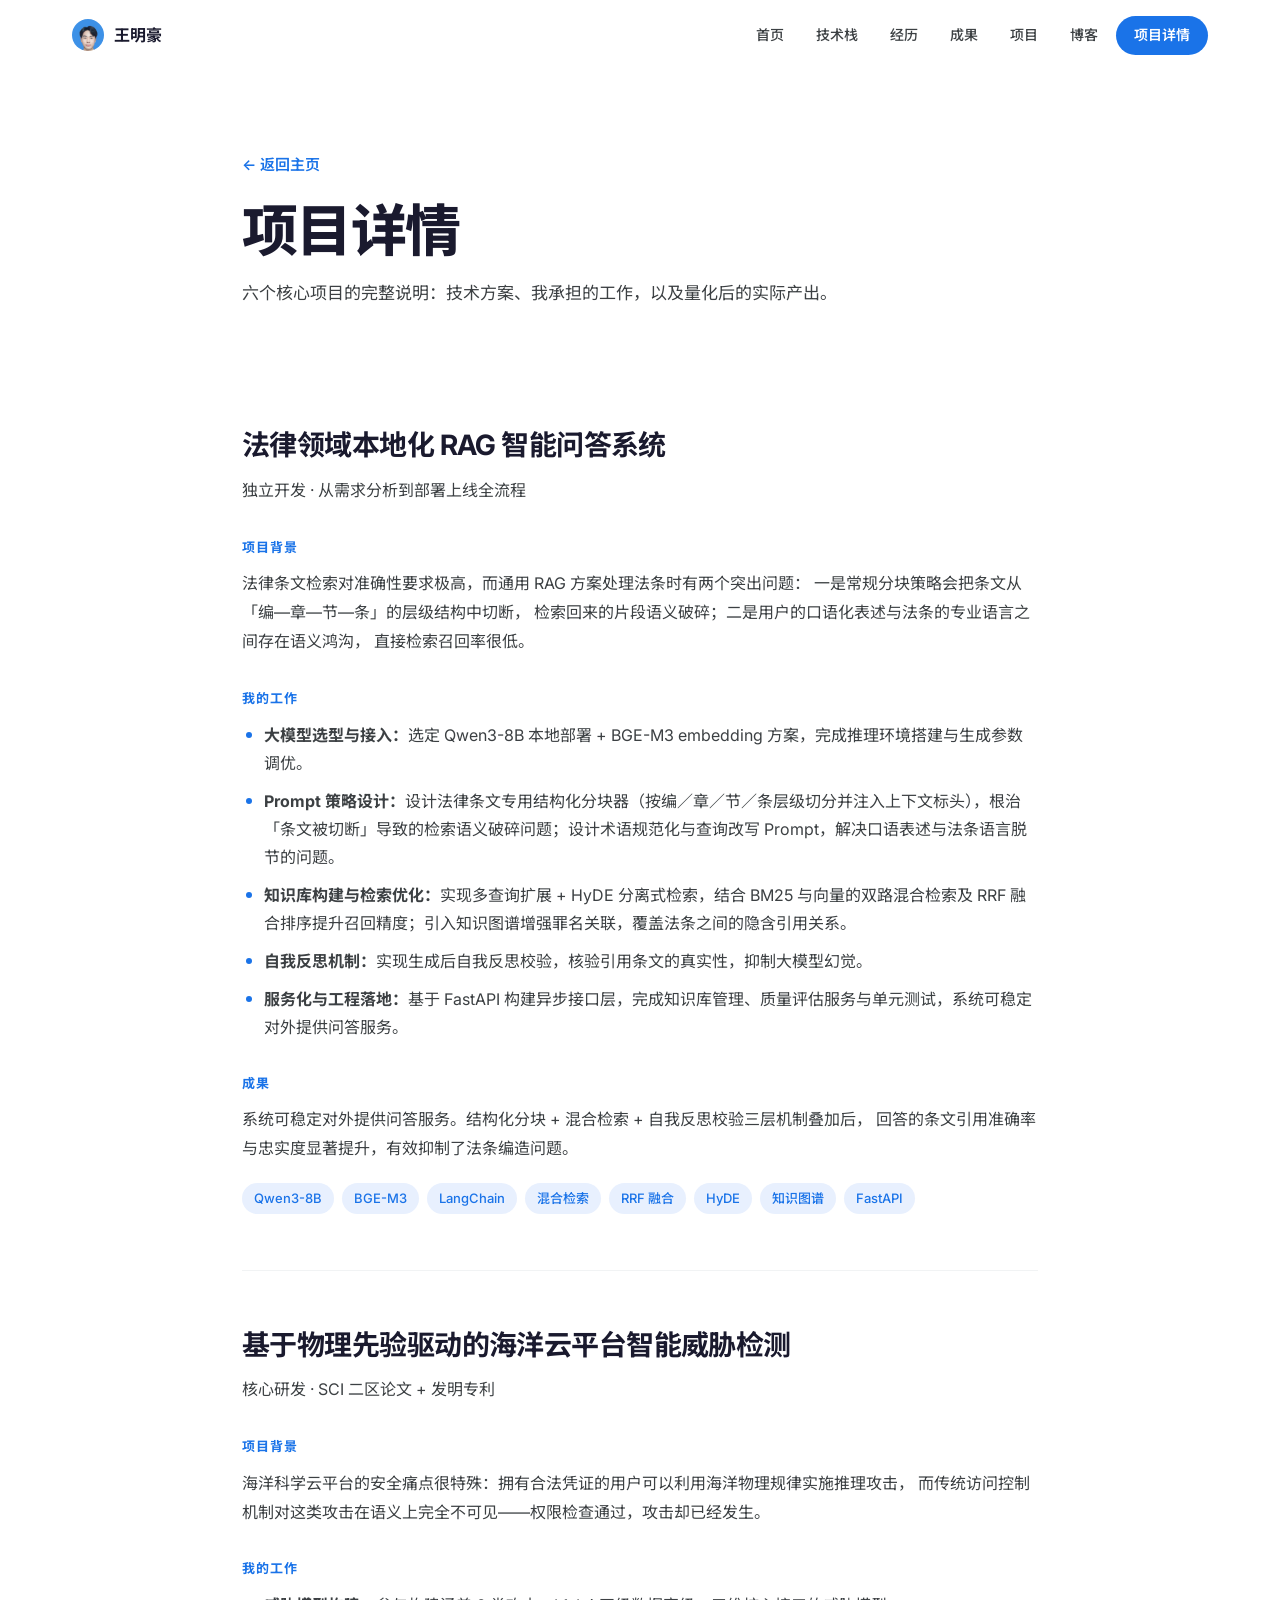
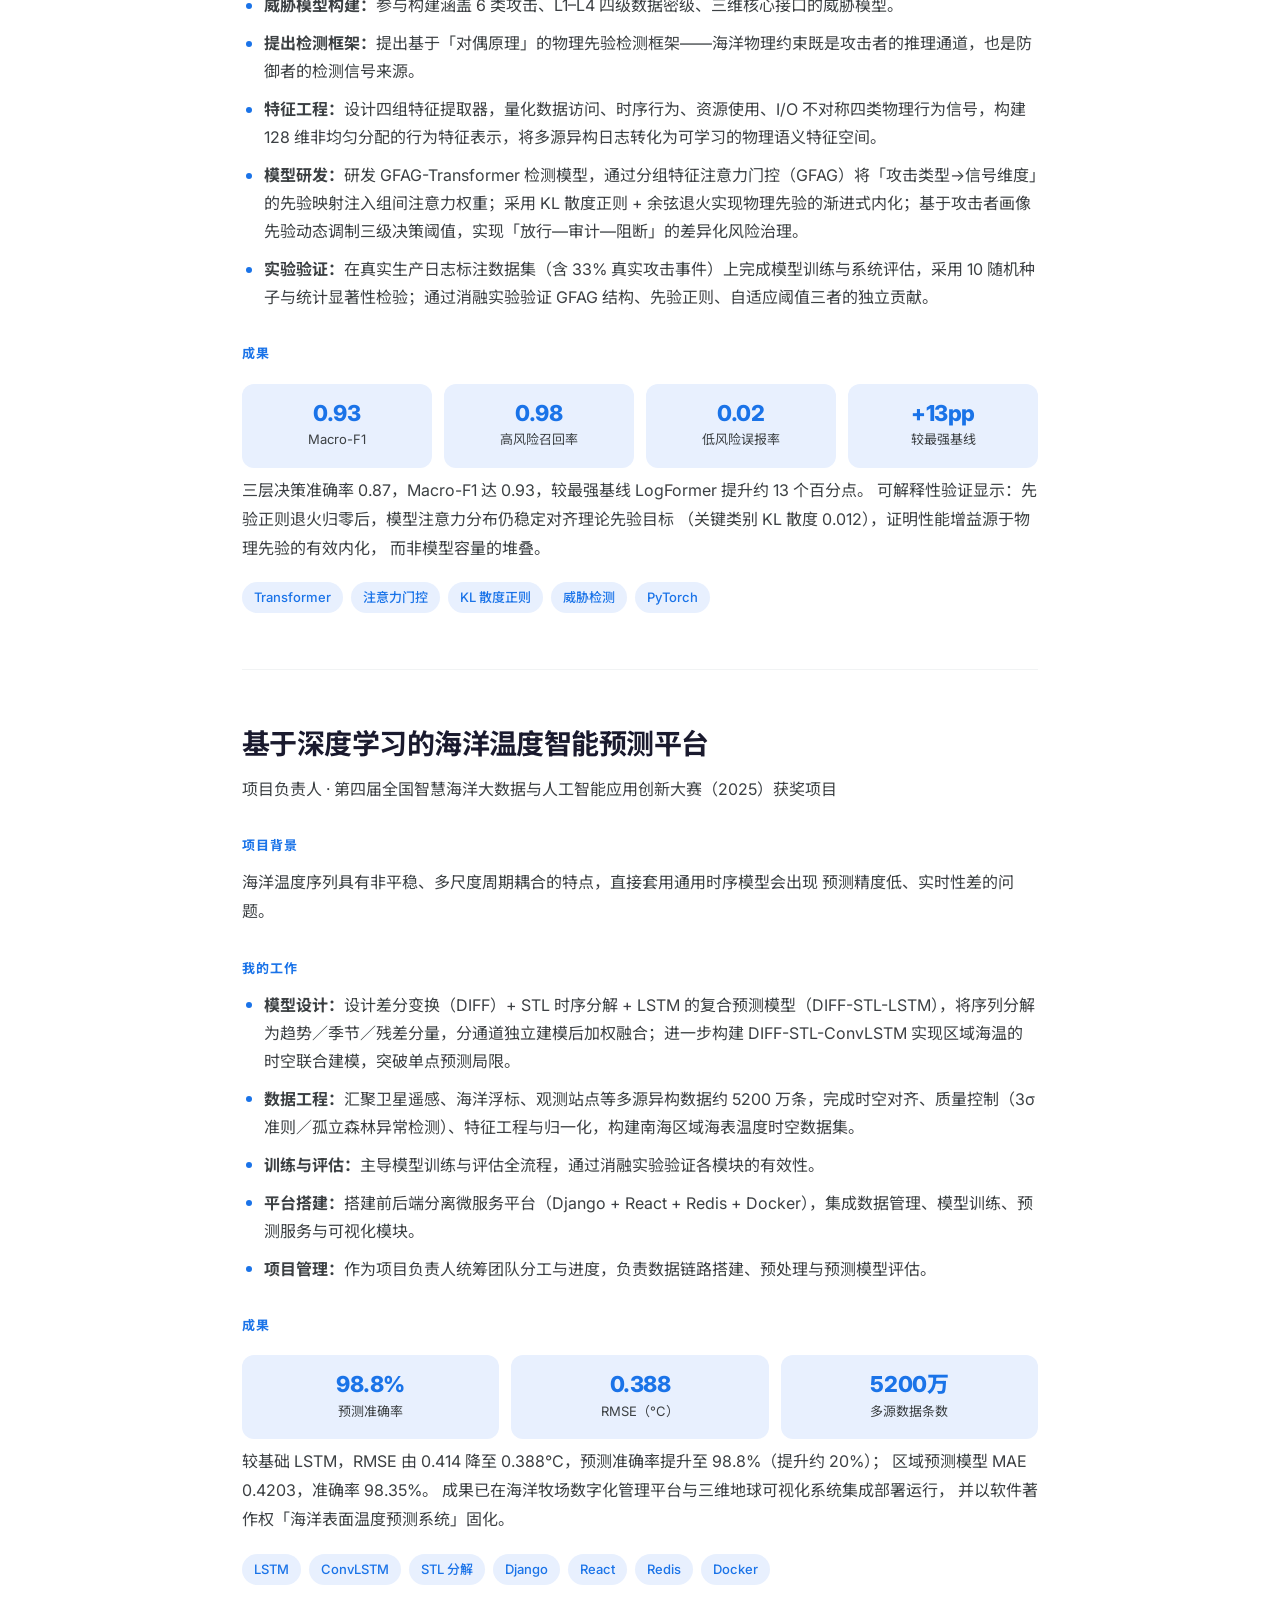
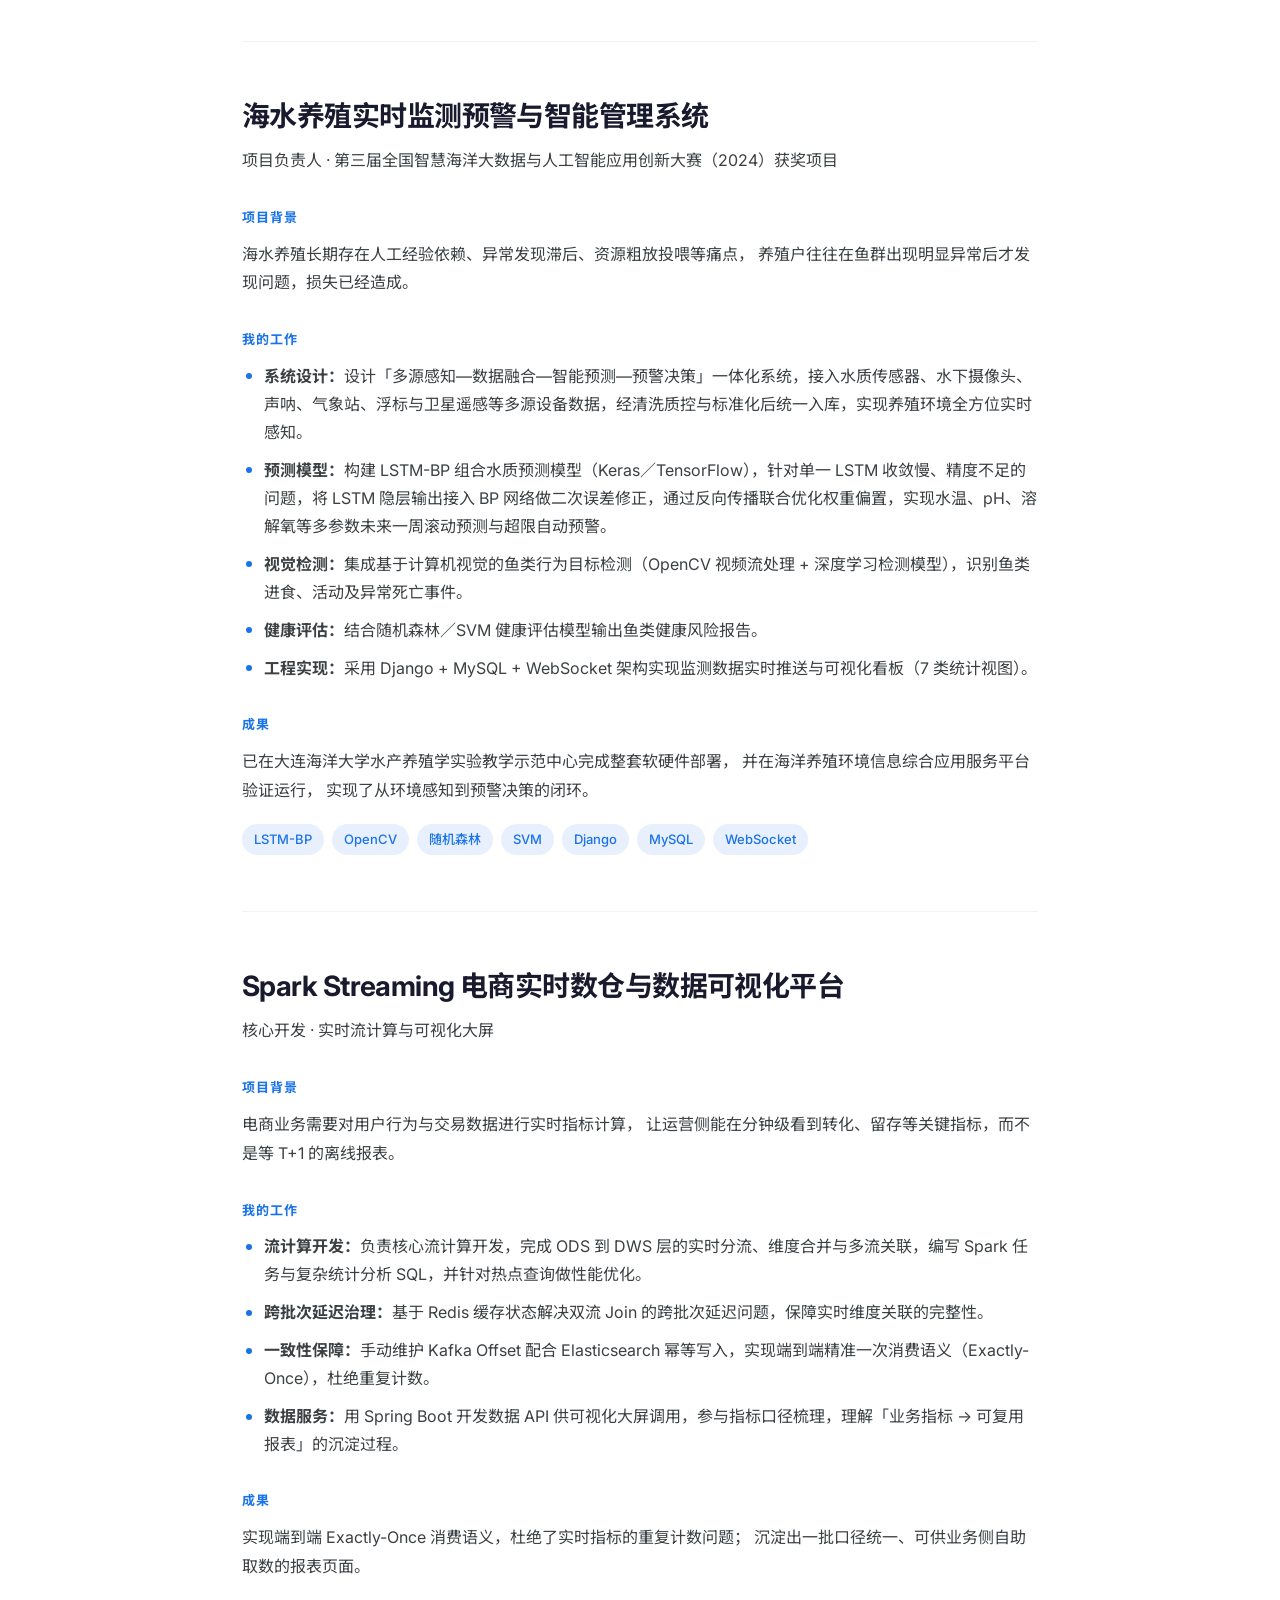
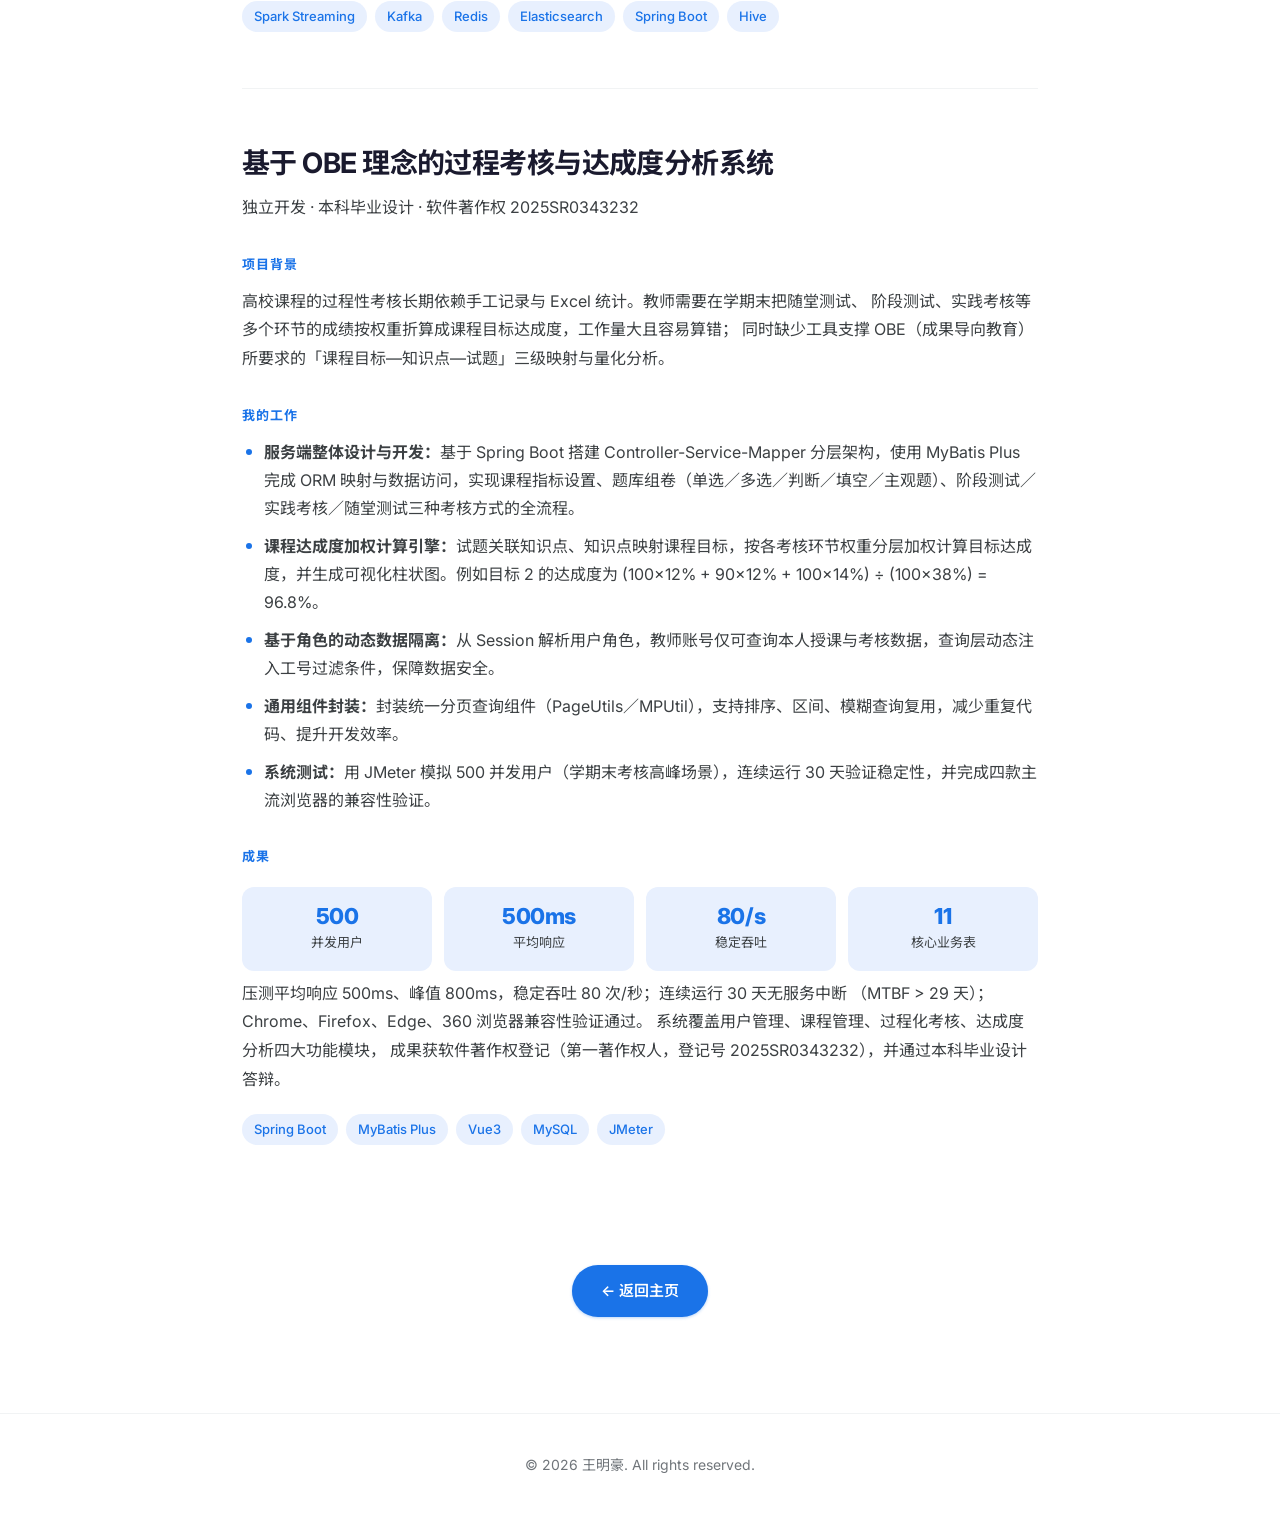
==== projects.html @ 3646e842 "初始化个人主页 纯 HTML / CSS / JS，无框架、无构建步骤，可直接推 GitHub Pages 上线。  - index.html / projects.html：9 个板块，内容来自个人" ====
<!DOCTYPE html>
<html lang="zh-CN">
<head>
  <meta charset="UTF-8">
  <meta name="viewport" content="width=device-width, initial-scale=1.0">

  <title>项目详情 - 王明豪</title>
  <meta name="description" content="王明豪的项目详情 - 大模型应用、海洋智能预测与大数据实时计算">

  <link rel="preconnect" href="https://fonts.googleapis.com">
  <link rel="preconnect" href="https://fonts.gstatic.com" crossorigin>
  <link href="https://fonts.googleapis.com/css2?family=Inter:wght@400;500;600;700;800&family=Noto+Sans+SC:wght@400;500;600;700;800&display=swap" rel="stylesheet">

  <link rel="stylesheet" href="css/style.css">

  <style>
    /* 详情页的正文容器：比主页窄，一行别太长，读起来才舒服 */
    .detail-wrap { max-width: 860px; }

    .detail-hero { padding: 152px 0 64px; }

    .detail-hero h1 {
      font-size: clamp(2.25rem, 5vw, 3.5rem);
      font-weight: 800;
      line-height: 1.1;
      letter-spacing: -.03em;
      margin-bottom: 16px;
    }

    .back-link {
      display: inline-flex;
      align-items: center;
      gap: 6px;
      font-size: .9375rem;
      font-weight: 600;
      margin-bottom: 24px;
    }

    .detail-block {
      padding: 56px 0;
      border-top: 1px solid var(--c-border-light);
    }
    .detail-block:first-of-type { border-top: none; }

    .detail-block h2 {
      font-size: 1.75rem;
      font-weight: 700;
      line-height: 1.3;
      letter-spacing: -.02em;
      margin-bottom: 12px;
    }

    .detail-tagline {
      font-size: 1.0625rem;
      color: var(--c-text-3);
      margin-bottom: 24px;
    }

    .detail-block h4 {
      font-size: .8125rem;
      font-weight: 700;
      letter-spacing: .08em;
      text-transform: uppercase;
      color: var(--c-accent);
      margin: 32px 0 12px;
    }

    .detail-block p {
      font-size: 1rem;
      line-height: 1.8;
      color: var(--c-text-2);
      margin-bottom: 12px;
    }

    .detail-block ul {
      list-style: none;
      display: flex;
      flex-direction: column;
      gap: 10px;
      margin-bottom: 12px;
    }
    .detail-block ul li {
      position: relative;
      padding-left: 22px;
      font-size: 1rem;
      line-height: 1.75;
      color: var(--c-text-2);
    }
    .detail-block ul li::before {
      content: '';
      position: absolute;
      left: 4px;
      top: .72em;
      width: 6px;
      height: 6px;
      border-radius: 50%;
      background: var(--c-accent);
    }

    /* 关键指标用高亮块单独拎出来，比埋在正文里有说服力 */
    .metric-row {
      display: grid;
      grid-template-columns: repeat(auto-fit, minmax(140px, 1fr));
      gap: 12px;
      margin: 20px 0 8px;
    }
    .metric {
      padding: 16px;
      text-align: center;
      background: var(--c-accent-light);
      border-radius: var(--r-md);
    }
    .metric b {
      display: block;
      font-size: 1.375rem;
      font-weight: 800;
      letter-spacing: -.02em;
      color: var(--c-accent);
      line-height: 1.2;
    }
    .metric span {
      font-size: .8125rem;
      color: var(--c-text-2);
    }

    .detail-figure { margin: 24px 0; }
    .detail-figure img {
      width: 100%;
      border-radius: var(--r-lg);
      border: 1px solid var(--c-border-light);
      background: var(--c-bg-alt);
    }
    .detail-figure figcaption {
      margin-top: 10px;
      font-size: .875rem;
      color: var(--c-text-3);
      text-align: center;
    }

    .detail-block .tags { margin-top: 20px; }

    .detail-footer {
      padding: 64px 0 96px;
      text-align: center;
    }

    @media (max-width: 768px) {
      .detail-hero { padding: 112px 0 40px; }
      .detail-block { padding: 40px 0; }
      .detail-block h2 { font-size: 1.375rem; }
    }
  </style>
</head>
<body>

  <!-- ============================================================
       导航栏
       ============================================================ -->
  <nav class="navbar">
    <div class="container">

      <a href="index.html" class="nav-brand">
        <img src="image/avatar.jpg" alt="" class="nav-logo" width="32" height="32">
        <span>王明豪</span>
      </a>

      <ul class="nav-links">
        <li><a href="index.html#home">首页</a></li>
        <li><a href="index.html#skills">技术栈</a></li>
        <li><a href="index.html#experience">经历</a></li>
        <li><a href="index.html#research">成果</a></li>
        <li><a href="index.html#projects">项目</a></li>
        <li><a href="index.html#blog">博客</a></li>
        <li><a href="projects.html" class="nav-cta active">项目详情</a></li>
      </ul>

      <button class="nav-toggle" aria-label="打开菜单">
        <span></span><span></span><span></span>
      </button>

    </div>
  </nav>


  <!-- ============================================================
       页面标题
       ============================================================ -->
  <header class="detail-hero">
    <div class="container detail-wrap">
      <a href="index.html" class="back-link">← 返回主页</a>
      <h1>项目详情</h1>
      <p class="section-desc">
        六个核心项目的完整说明：技术方案、我承担的工作，以及量化后的实际产出。
      </p>
    </div>
  </header>


  <main class="container detail-wrap">

    <!-- ==========================================================
         项目 1
         ========================================================== -->
    <article class="detail-block reveal">

      <h2>法律领域本地化 RAG 智能问答系统</h2>
      <p class="detail-tagline">独立开发 · 从需求分析到部署上线全流程</p>

      <h4>项目背景</h4>
      <p>
        法律条文检索对准确性要求极高，而通用 RAG 方案处理法条时有两个突出问题：
        一是常规分块策略会把条文从「编—章—节—条」的层级结构中切断，
        检索回来的片段语义破碎；二是用户的口语化表述与法条的专业语言之间存在语义鸿沟，
        直接检索召回率很低。
      </p>

      <h4>我的工作</h4>
      <ul>
        <li><strong>大模型选型与接入：</strong>选定 Qwen3-8B 本地部署 + BGE-M3 embedding 方案，完成推理环境搭建与生成参数调优。</li>
        <li><strong>Prompt 策略设计：</strong>设计法律条文专用结构化分块器（按编／章／节／条层级切分并注入上下文标头），根治「条文被切断」导致的检索语义破碎问题；设计术语规范化与查询改写 Prompt，解决口语表述与法条语言脱节的问题。</li>
        <li><strong>知识库构建与检索优化：</strong>实现多查询扩展 + HyDE 分离式检索，结合 BM25 与向量的双路混合检索及 RRF 融合排序提升召回精度；引入知识图谱增强罪名关联，覆盖法条之间的隐含引用关系。</li>
        <li><strong>自我反思机制：</strong>实现生成后自我反思校验，核验引用条文的真实性，抑制大模型幻觉。</li>
        <li><strong>服务化与工程落地：</strong>基于 FastAPI 构建异步接口层，完成知识库管理、质量评估服务与单元测试，系统可稳定对外提供问答服务。</li>
      </ul>

      <h4>成果</h4>
      <p>
        系统可稳定对外提供问答服务。结构化分块 + 混合检索 + 自我反思校验三层机制叠加后，
        回答的条文引用准确率与忠实度显著提升，有效抑制了法条编造问题。
      </p>

      <div class="tags">
        <span class="tag">Qwen3-8B</span>
        <span class="tag">BGE-M3</span>
        <span class="tag">LangChain</span>
        <span class="tag">混合检索</span>
        <span class="tag">RRF 融合</span>
        <span class="tag">HyDE</span>
        <span class="tag">知识图谱</span>
        <span class="tag">FastAPI</span>
      </div>

    </article>


    <!-- ==========================================================
         项目 2
         ========================================================== -->
    <article class="detail-block reveal">

      <h2>基于物理先验驱动的海洋云平台智能威胁检测</h2>
      <p class="detail-tagline">核心研发 · SCI 二区论文 + 发明专利</p>

      <h4>项目背景</h4>
      <p>
        海洋科学云平台的安全痛点很特殊：拥有合法凭证的用户可以利用海洋物理规律实施推理攻击，
        而传统访问控制机制对这类攻击在语义上完全不可见——权限检查通过，攻击却已经发生。
      </p>

      <h4>我的工作</h4>
      <ul>
        <li><strong>威胁模型构建：</strong>参与构建涵盖 6 类攻击、L1–L4 四级数据密级、三维核心接口的威胁模型。</li>
        <li><strong>提出检测框架：</strong>提出基于「对偶原理」的物理先验检测框架——海洋物理约束既是攻击者的推理通道，也是防御者的检测信号来源。</li>
        <li><strong>特征工程：</strong>设计四组特征提取器，量化数据访问、时序行为、资源使用、I/O 不对称四类物理行为信号，构建 128 维非均匀分配的行为特征表示，将多源异构日志转化为可学习的物理语义特征空间。</li>
        <li><strong>模型研发：</strong>研发 GFAG-Transformer 检测模型，通过分组特征注意力门控（GFAG）将「攻击类型→信号维度」的先验映射注入组间注意力权重；采用 KL 散度正则 + 余弦退火实现物理先验的渐进式内化；基于攻击者画像先验动态调制三级决策阈值，实现「放行—审计—阻断」的差异化风险治理。</li>
        <li><strong>实验验证：</strong>在真实生产日志标注数据集（含 33% 真实攻击事件）上完成模型训练与系统评估，采用 10 随机种子与统计显著性检验；通过消融实验验证 GFAG 结构、先验正则、自适应阈值三者的独立贡献。</li>
      </ul>

      <h4>成果</h4>
      <div class="metric-row">
        <div class="metric"><b>0.93</b><span>Macro-F1</span></div>
        <div class="metric"><b>0.98</b><span>高风险召回率</span></div>
        <div class="metric"><b>0.02</b><span>低风险误报率</span></div>
        <div class="metric"><b>+13pp</b><span>较最强基线</span></div>
      </div>
      <p>
        三层决策准确率 0.87，Macro-F1 达 0.93，较最强基线 LogFormer 提升约 13 个百分点。
        可解释性验证显示：先验正则退火归零后，模型注意力分布仍稳定对齐理论先验目标
        （关键类别 KL 散度 0.012），证明性能增益源于物理先验的有效内化，
        而非模型容量的堆叠。
      </p>

      <div class="tags">
        <span class="tag">Transformer</span>
        <span class="tag">注意力门控</span>
        <span class="tag">KL 散度正则</span>
        <span class="tag">威胁检测</span>
        <span class="tag">PyTorch</span>
      </div>

    </article>


    <!-- ==========================================================
         项目 3
         ========================================================== -->
    <article class="detail-block reveal">

      <h2>基于深度学习的海洋温度智能预测平台</h2>
      <p class="detail-tagline">
        项目负责人 · 第四届全国智慧海洋大数据与人工智能应用创新大赛（2025）获奖项目
      </p>

      <h4>项目背景</h4>
      <p>
        海洋温度序列具有非平稳、多尺度周期耦合的特点，直接套用通用时序模型会出现
        预测精度低、实时性差的问题。
      </p>

      <h4>我的工作</h4>
      <ul>
        <li><strong>模型设计：</strong>设计差分变换（DIFF）+ STL 时序分解 + LSTM 的复合预测模型（DIFF-STL-LSTM），将序列分解为趋势／季节／残差分量，分通道独立建模后加权融合；进一步构建 DIFF-STL-ConvLSTM 实现区域海温的时空联合建模，突破单点预测局限。</li>
        <li><strong>数据工程：</strong>汇聚卫星遥感、海洋浮标、观测站点等多源异构数据约 5200 万条，完成时空对齐、质量控制（3σ 准则／孤立森林异常检测）、特征工程与归一化，构建南海区域海表温度时空数据集。</li>
        <li><strong>训练与评估：</strong>主导模型训练与评估全流程，通过消融实验验证各模块的有效性。</li>
        <li><strong>平台搭建：</strong>搭建前后端分离微服务平台（Django + React + Redis + Docker），集成数据管理、模型训练、预测服务与可视化模块。</li>
        <li><strong>项目管理：</strong>作为项目负责人统筹团队分工与进度，负责数据链路搭建、预处理与预测模型评估。</li>
      </ul>

      <h4>成果</h4>
      <div class="metric-row">
        <div class="metric"><b>98.8%</b><span>预测准确率</span></div>
        <div class="metric"><b>0.388</b><span>RMSE（°C）</span></div>
        <div class="metric"><b>5200万</b><span>多源数据条数</span></div>
      </div>
      <p>
        较基础 LSTM，RMSE 由 0.414 降至 0.388°C，预测准确率提升至 98.8%（提升约 20%）；
        区域预测模型 MAE 0.4203，准确率 98.35%。
        成果已在海洋牧场数字化管理平台与三维地球可视化系统集成部署运行，
        并以软件著作权「海洋表面温度预测系统」固化。
      </p>

      <div class="tags">
        <span class="tag">LSTM</span>
        <span class="tag">ConvLSTM</span>
        <span class="tag">STL 分解</span>
        <span class="tag">Django</span>
        <span class="tag">React</span>
        <span class="tag">Redis</span>
        <span class="tag">Docker</span>
      </div>

    </article>


    <!-- ==========================================================
         项目 4
         ========================================================== -->
    <article class="detail-block reveal">

      <h2>海水养殖实时监测预警与智能管理系统</h2>
      <p class="detail-tagline">
        项目负责人 · 第三届全国智慧海洋大数据与人工智能应用创新大赛（2024）获奖项目
      </p>

      <h4>项目背景</h4>
      <p>
        海水养殖长期存在人工经验依赖、异常发现滞后、资源粗放投喂等痛点，
        养殖户往往在鱼群出现明显异常后才发现问题，损失已经造成。
      </p>

      <h4>我的工作</h4>
      <ul>
        <li><strong>系统设计：</strong>设计「多源感知—数据融合—智能预测—预警决策」一体化系统，接入水质传感器、水下摄像头、声呐、气象站、浮标与卫星遥感等多源设备数据，经清洗质控与标准化后统一入库，实现养殖环境全方位实时感知。</li>
        <li><strong>预测模型：</strong>构建 LSTM-BP 组合水质预测模型（Keras／TensorFlow），针对单一 LSTM 收敛慢、精度不足的问题，将 LSTM 隐层输出接入 BP 网络做二次误差修正，通过反向传播联合优化权重偏置，实现水温、pH、溶解氧等多参数未来一周滚动预测与超限自动预警。</li>
        <li><strong>视觉检测：</strong>集成基于计算机视觉的鱼类行为目标检测（OpenCV 视频流处理 + 深度学习检测模型），识别鱼类进食、活动及异常死亡事件。</li>
        <li><strong>健康评估：</strong>结合随机森林／SVM 健康评估模型输出鱼类健康风险报告。</li>
        <li><strong>工程实现：</strong>采用 Django + MySQL + WebSocket 架构实现监测数据实时推送与可视化看板（7 类统计视图）。</li>
      </ul>

      <h4>成果</h4>
      <p>
        已在大连海洋大学水产养殖学实验教学示范中心完成整套软硬件部署，
        并在海洋养殖环境信息综合应用服务平台验证运行，
        实现了从环境感知到预警决策的闭环。
      </p>

      <div class="tags">
        <span class="tag">LSTM-BP</span>
        <span class="tag">OpenCV</span>
        <span class="tag">随机森林</span>
        <span class="tag">SVM</span>
        <span class="tag">Django</span>
        <span class="tag">MySQL</span>
        <span class="tag">WebSocket</span>
      </div>

    </article>


    <!-- ==========================================================
         项目 5
         ========================================================== -->
    <article class="detail-block reveal">

      <h2>Spark Streaming 电商实时数仓与数据可视化平台</h2>
      <p class="detail-tagline">核心开发 · 实时流计算与可视化大屏</p>

      <h4>项目背景</h4>
      <p>
        电商业务需要对用户行为与交易数据进行实时指标计算，
        让运营侧能在分钟级看到转化、留存等关键指标，而不是等 T+1 的离线报表。
      </p>

      <h4>我的工作</h4>
      <ul>
        <li><strong>流计算开发：</strong>负责核心流计算开发，完成 ODS 到 DWS 层的实时分流、维度合并与多流关联，编写 Spark 任务与复杂统计分析 SQL，并针对热点查询做性能优化。</li>
        <li><strong>跨批次延迟治理：</strong>基于 Redis 缓存状态解决双流 Join 的跨批次延迟问题，保障实时维度关联的完整性。</li>
        <li><strong>一致性保障：</strong>手动维护 Kafka Offset 配合 Elasticsearch 幂等写入，实现端到端精准一次消费语义（Exactly-Once），杜绝重复计数。</li>
        <li><strong>数据服务：</strong>用 Spring Boot 开发数据 API 供可视化大屏调用，参与指标口径梳理，理解「业务指标 → 可复用报表」的沉淀过程。</li>
      </ul>

      <h4>成果</h4>
      <p>
        实现端到端 Exactly-Once 消费语义，杜绝了实时指标的重复计数问题；
        沉淀出一批口径统一、可供业务侧自助取数的报表页面。
      </p>

      <div class="tags">
        <span class="tag">Spark Streaming</span>
        <span class="tag">Kafka</span>
        <span class="tag">Redis</span>
        <span class="tag">Elasticsearch</span>
        <span class="tag">Spring Boot</span>
        <span class="tag">Hive</span>
      </div>

    </article>


    <!-- ==========================================================
         项目 6
         ========================================================== -->
    <article class="detail-block reveal">

      <h2>基于 OBE 理念的过程考核与达成度分析系统</h2>
      <p class="detail-tagline">独立开发 · 本科毕业设计 · 软件著作权 2025SR0343232</p>

      <h4>项目背景</h4>
      <p>
        高校课程的过程性考核长期依赖手工记录与 Excel 统计。教师需要在学期末把随堂测试、
        阶段测试、实践考核等多个环节的成绩按权重折算成课程目标达成度，工作量大且容易算错；
        同时缺少工具支撑 OBE（成果导向教育）所要求的「课程目标—知识点—试题」三级映射与量化分析。
      </p>

      <h4>我的工作</h4>
      <ul>
        <li><strong>服务端整体设计与开发：</strong>基于 Spring Boot 搭建 Controller-Service-Mapper 分层架构，使用 MyBatis Plus 完成 ORM 映射与数据访问，实现课程指标设置、题库组卷（单选／多选／判断／填空／主观题）、阶段测试／实践考核／随堂测试三种考核方式的全流程。</li>
        <li><strong>课程达成度加权计算引擎：</strong>试题关联知识点、知识点映射课程目标，按各考核环节权重分层加权计算目标达成度，并生成可视化柱状图。例如目标 2 的达成度为 (100×12% + 90×12% + 100×14%) ÷ (100×38%) = 96.8%。</li>
        <li><strong>基于角色的动态数据隔离：</strong>从 Session 解析用户角色，教师账号仅可查询本人授课与考核数据，查询层动态注入工号过滤条件，保障数据安全。</li>
        <li><strong>通用组件封装：</strong>封装统一分页查询组件（PageUtils／MPUtil），支持排序、区间、模糊查询复用，减少重复代码、提升开发效率。</li>
        <li><strong>系统测试：</strong>用 JMeter 模拟 500 并发用户（学期末考核高峰场景），连续运行 30 天验证稳定性，并完成四款主流浏览器的兼容性验证。</li>
      </ul>

      <h4>成果</h4>
      <div class="metric-row">
        <div class="metric"><b>500</b><span>并发用户</span></div>
        <div class="metric"><b>500ms</b><span>平均响应</span></div>
        <div class="metric"><b>80/s</b><span>稳定吞吐</span></div>
        <div class="metric"><b>11</b><span>核心业务表</span></div>
      </div>
      <p>
        压测平均响应 500ms、峰值 800ms，稳定吞吐 80 次/秒；连续运行 30 天无服务中断
        （MTBF &gt; 29 天）；Chrome、Firefox、Edge、360 浏览器兼容性验证通过。
        系统覆盖用户管理、课程管理、过程化考核、达成度分析四大功能模块，
        成果获软件著作权登记（第一著作权人，登记号 2025SR0343232），并通过本科毕业设计答辩。
      </p>

      <div class="tags">
        <span class="tag">Spring Boot</span>
        <span class="tag">MyBatis Plus</span>
        <span class="tag">Vue3</span>
        <span class="tag">MySQL</span>
        <span class="tag">JMeter</span>
      </div>

    </article>

  </main>


  <!-- ============================================================
       底部返回
       ============================================================ -->
  <div class="detail-footer">
    <div class="container">
      <a href="index.html#projects" class="btn btn-primary">← 返回主页</a>
    </div>
  </div>


  <footer class="footer">
    <div class="container">
      <p>© 2026 王明豪. All rights reserved.</p>
    </div>
  </footer>

  <script src="js/script.js"></script>
</body>
</html>
---- css/style.css ----
/* ============================================================
   个人主页样式表
   设计语言：Google / Apple 风格 —— 大量留白、大字号、克制的阴影
   目录：
     01. 设计变量
     02. 基础重置
     03. 通用布局（容器 / 板块 / 板块标题）
     04. 按钮
     05. 标签
     06. 导航栏
     07. 首屏（自我介绍 + 学历）
     08. 技术能力
     09. 经历时间轴
     10. 学术成果 / 个人荣誉（证书占位图组件两个板块共用）
     11. 核心项目（深色）
     12. 组织经历
     13. 博客
     14. 联系方式
     15. 页脚
     16. 滚动动画
     17. 占位符高亮 ← 填完内容后删掉这一节
     18. 响应式
   ============================================================ */


/* ============================================================
   01. 设计变量
   想换配色？只改这里就行，全站会自动跟着变
   ============================================================ */
:root {
  /* --- 颜色 --- */
  --c-bg:            #ffffff;   /* 页面底色 */
  --c-bg-alt:        #f7f8fa;   /* 交替板块底色（浅灰，用来分隔板块） */
  --c-bg-dark:       #0c0c0c;   /* 深色板块底色 */
  --c-surface:       #ffffff;   /* 卡片底色 */
  --c-surface-hover: #f2f3f5;
  --c-dark-surface:  #161616;   /* 深色板块里的卡片 */

  --c-text:          #1a1a2e;   /* 主文字 */
  --c-text-2:        #3c4043;   /* 次要文字 */
  --c-text-3:        #70757a;   /* 辅助文字（日期、标签说明） */
  --c-text-dark:     #f1f3f4;   /* 深色板块上的文字 */
  --c-text-dark-2:   #c8cacd;

  --c-accent:        #1a73e8;   /* 主题色（Google 蓝）。想换主题色只改这三行 */
  --c-accent-hover:  #1557b0;
  --c-accent-light:  #e8f0fe;

  --c-border:        #e0e0e0;
  --c-border-light:  #f1f3f4;

  /* --- 阴影：越往后越"飘"，用在不同层级的卡片上 --- */
  --sh-sm: 0 1px 3px rgba(0,0,0,.08), 0 1px 2px rgba(0,0,0,.04);
  --sh-md: 0 4px 12px rgba(0,0,0,.08);
  --sh-lg: 0 8px 30px rgba(0,0,0,.10);
  --sh-xl: 0 20px 60px rgba(0,0,0,.12);

  /* --- 圆角 --- */
  --r-sm: 8px;
  --r-md: 12px;
  --r-lg: 16px;
  --r-xl: 24px;
  --r-full: 9999px;

  /* --- 动效：cubic-bezier 让动画有"起步快、收尾慢"的顺滑感 --- */
  --t: .25s cubic-bezier(.4, 0, .2, 1);
  --t-slow: .5s cubic-bezier(.4, 0, .2, 1);

  /* --- 字体 --- */
  --font: 'Inter', -apple-system, BlinkMacSystemFont, 'Noto Sans SC',
          'PingFang SC', 'Microsoft YaHei', 'Segoe UI', sans-serif;

  /* --- 内容最大宽度。想让页面更宽/更窄就改这里 --- */
  --max-w: 1200px;
}


/* ============================================================
   02. 基础重置
   ============================================================ */
*, *::before, *::after {
  margin: 0;
  padding: 0;
  box-sizing: border-box;   /* 让 padding 算进宽度里，布局才好算 */
}

html {
  scroll-behavior: smooth;      /* 点导航锚点时平滑滚动 */
  scroll-padding-top: 88px;     /* 留出导航栏的高度，否则标题会被挡住 */
  font-size: 16px;
}

body {
  font-family: var(--font);
  background: var(--c-bg);
  color: var(--c-text);
  line-height: 1.6;
  overflow-x: hidden;           /* 防止横向滚动条 */
  -webkit-font-smoothing: antialiased;  /* Mac 上字体更细腻 */
}

a {
  color: var(--c-accent);
  text-decoration: none;
  transition: color var(--t);
}
a:hover { color: var(--c-accent-hover); }

img { max-width: 100%; display: block; }

::selection { background: var(--c-accent-light); color: var(--c-accent); }

/* 自定义滚动条（仅 Chrome / Edge / Safari 生效，Firefox 会忽略） */
::-webkit-scrollbar { width: 6px; }
::-webkit-scrollbar-track { background: transparent; }
::-webkit-scrollbar-thumb { background: #d1d5db; border-radius: 3px; }
::-webkit-scrollbar-thumb:hover { background: #9aa0a6; }

/* 内联 SVG 图标的统一描边样式 */
.icon-svg {
  width: 22px;
  height: 22px;
  stroke: currentColor;    /* 颜色跟随父元素的文字颜色 */
  fill: none;
  stroke-width: 1.8;
  stroke-linecap: round;
  stroke-linejoin: round;
}


/* ============================================================
   03. 通用布局
   ============================================================ */

/* 内容容器：居中 + 左右留白。所有内容都装在它里面 */
.container {
  max-width: var(--max-w);
  margin: 0 auto;
  padding: 0 32px;
}

/* 一个板块。上下 120px 的留白是"高级感"的主要来源 */
.section { padding: 120px 0; }

/* 浅灰底板块，用来和白底板块交替，形成节奏 */
.section--alt { background: var(--c-bg-alt); }

/* 深色板块 */
.section--dark {
  background: var(--c-bg-dark);
  color: var(--c-text-dark);
}

/* 板块标题区 */
.section-header { max-width: 720px; margin-bottom: 56px; }

/* 有的板块标题区需要和右侧按钮并排 */
.section-header-row {
  display: flex;
  align-items: flex-end;
  justify-content: space-between;
  gap: 32px;
  flex-wrap: wrap;
}
.section-header-row .section-header { margin-bottom: 56px; }

/* 标题上方的小标签（英文小字，如 SKILLS） */
.section-eyebrow {
  font-size: .8125rem;
  font-weight: 600;
  letter-spacing: .08em;
  text-transform: uppercase;
  color: var(--c-accent);
  margin-bottom: 12px;
}
.section--dark .section-eyebrow { color: #8ab4f8; }  /* 深色底上要用更亮的蓝 */

/* 板块大标题。clamp(最小, 理想值, 最大) 让字号随屏幕自动缩放 */
.section-title {
  font-size: clamp(2rem, 4.5vw, 3rem);
  font-weight: 700;
  line-height: 1.15;
  letter-spacing: -.02em;   /* 大字号下把字距收紧一点，更精致 */
  margin-bottom: 16px;
  color: var(--c-text);
}
.section--dark .section-title { color: var(--c-text-dark); }

/* 板块说明文字 */
.section-desc {
  font-size: 1.0625rem;
  line-height: 1.7;
  color: var(--c-text-2);
}
.section--dark .section-desc { color: var(--c-text-dark-2); }

/* 板块内的小标题（如"软件著作权"） */
.sub-title {
  font-size: 1.25rem;
  font-weight: 700;
  letter-spacing: -.01em;
  margin: 56px 0 24px;
}

/* 小标题后面缀一句说明，字号小一号、颜色淡一档，不跟标题抢 */
.sub-title-note {
  font-size: .875rem;
  font-weight: 500;
  color: var(--c-text-3);
  letter-spacing: 0;
}


/* ============================================================
   04. 按钮
   ============================================================ */
.btn {
  display: inline-flex;
  align-items: center;
  justify-content: center;
  gap: 8px;
  padding: 13px 28px;
  border-radius: var(--r-full);
  font-size: .9375rem;
  font-weight: 600;
  white-space: nowrap;
  cursor: pointer;
  border: 1px solid transparent;
  transition: all var(--t);
}

/* 主按钮：实心蓝 */
.btn-primary {
  background: var(--c-accent);
  color: #fff;
  box-shadow: 0 1px 3px rgba(26,115,232,.3);
}
.btn-primary:hover {
  background: var(--c-accent-hover);
  color: #fff;
  transform: translateY(-2px);         /* 悬停时轻微上浮 */
  box-shadow: 0 6px 18px rgba(26,115,232,.35);
}

/* 次要按钮：描边 */
.btn-ghost {
  background: transparent;
  color: var(--c-text);
  border-color: var(--c-border);
}
.btn-ghost:hover {
  background: var(--c-surface-hover);
  border-color: #c8cacd;
  transform: translateY(-2px);
}

/* 深色底上的描边按钮 */
.btn-outline-light {
  background: transparent;
  color: var(--c-text-dark);
  border-color: rgba(255,255,255,.25);
}
.btn-outline-light:hover {
  background: rgba(255,255,255,.1);
  color: #fff;
  border-color: rgba(255,255,255,.5);
}


/* ============================================================
   05. 标签（技能 / 技术的那些小圆角块）
   ============================================================ */
.tags { display: flex; flex-wrap: wrap; gap: 8px; }

.tag {
  display: inline-block;
  padding: 5px 12px;
  font-size: .8125rem;
  font-weight: 500;
  border-radius: var(--r-full);
  background: var(--c-accent-light);
  color: var(--c-accent);
  white-space: nowrap;
}

/* 深色板块里的标签 */
.tag--dark {
  background: rgba(138,180,248,.14);
  color: #8ab4f8;
}

/* 论文等级标签（比 tag 更强调） */
.badge {
  display: inline-block;
  padding: 5px 12px;
  font-size: .75rem;
  font-weight: 700;
  letter-spacing: .02em;
  border-radius: var(--r-full);
  background: var(--c-accent);
  color: #fff;
}


/* ============================================================
   06. 导航栏
   ============================================================ */
.navbar {
  position: fixed;             /* 固定在顶部，滚动时不动 */
  top: 0; left: 0; right: 0;
  z-index: 1000;
  height: 72px;
  display: flex;
  align-items: center;
  /* 半透明白 + 背景模糊 = 毛玻璃效果 */
  background: rgba(255,255,255,.85);
  backdrop-filter: blur(20px);
  -webkit-backdrop-filter: blur(20px);
  border-bottom: 1px solid transparent;
  transition: all var(--t);
}

/* 页面往下滚之后由 JS 加上这个类，导航栏出现边框和阴影 */
.navbar.scrolled {
  border-bottom-color: var(--c-border-light);
  box-shadow: 0 1px 12px rgba(0,0,0,.05);
}

.navbar .container {
  display: flex;
  align-items: center;
  justify-content: space-between;
  width: 100%;
}

/* 左侧品牌区 */
.nav-brand {
  display: flex;
  align-items: center;
  gap: 10px;
  font-size: 1rem;
  font-weight: 700;
  color: var(--c-text);
  letter-spacing: -.01em;
}
.nav-brand:hover { color: var(--c-text); }

.nav-logo {
  width: 32px;
  height: 32px;
  border-radius: var(--r-full);
  object-fit: cover;           /* 图片裁剪填满，不变形 */
  flex-shrink: 0;
  background: var(--c-bg-alt);
}

/* 右侧链接列表 */
.nav-links {
  display: flex;
  align-items: center;
  gap: 4px;
  list-style: none;
}

.nav-links a {
  display: inline-flex;
  align-items: center;
  padding: 8px 14px;
  font-size: .875rem;
  font-weight: 500;
  color: var(--c-text-2);
  border-radius: var(--r-full);
  transition: all var(--t);
}
.nav-links a:hover {
  color: var(--c-text);
  background: var(--c-surface-hover);
}

/* 当前所在板块的链接（由 JS 自动切换） */
.nav-links a.active {
  color: var(--c-accent);
  background: var(--c-accent-light);
}

/* 那个蓝色按钮样的导航项 */
.nav-links a.nav-cta {
  background: var(--c-accent);
  color: #fff;
  font-weight: 600;
  padding: 8px 18px;
}
.nav-links a.nav-cta:hover {
  background: var(--c-accent-hover);
  color: #fff;
}

/* 手机端汉堡按钮。桌面端隐藏 */
.nav-toggle {
  display: none;
  flex-direction: column;
  justify-content: center;
  gap: 5px;
  width: 40px;
  height: 40px;
  padding: 0 8px;
  background: none;
  border: none;
  cursor: pointer;
}
.nav-toggle span {
  display: block;
  height: 2px;
  width: 100%;
  background: var(--c-text);
  border-radius: 2px;
  transition: all var(--t);
}
/* 打开状态：三条线变成 X */
.nav-toggle.open span:nth-child(1) { transform: translateY(7px) rotate(45deg); }
.nav-toggle.open span:nth-child(2) { opacity: 0; }
.nav-toggle.open span:nth-child(3) { transform: translateY(-7px) rotate(-45deg); }


/* ============================================================
   07. 首屏
   ============================================================ */
.hero {
  padding: 152px 0 100px;      /* 上面留出导航栏的高度 */
}

/* 左右两栏：左边自适应，右边固定 400px */
.about-split {
  display: grid;
  grid-template-columns: 1fr 400px;
  gap: 64px;
  align-items: start;
}

.hero-title {
  font-size: clamp(2.5rem, 6vw, 4.5rem);
  font-weight: 800;
  line-height: 1.05;
  letter-spacing: -.03em;
  margin-bottom: 16px;
}

/* 期望方向 / 现居城市：三列网格 —— 标签 ｜ 内容 ｜ 联系方式。
   第三列是 auto，所以电话和邮箱会被推到最右，两行末端对齐成一条直线。
   中间的 minmax(0, 1fr) 是关键：不加 0 的话内容过长会把列撑破，加上才能正常换行 */
.hero-role {
  display: grid;
  grid-template-columns: auto minmax(0, 1fr) auto;
  gap: 4px 16px;
  align-items: baseline;   /* 联系方式字号更小，按基线对齐才不会看起来高低不齐 */
  font-size: 1.0625rem;
  line-height: 1.8;
  color: var(--c-text-2);
  font-weight: 500;
  margin-bottom: 32px;
}

/* 电话和邮箱：比正文小一号、颜色更淡，不跟左边的求职信息抢注意力 */
.hero-role-contact {
  font-size: .9375rem;
  color: var(--c-text-3);
  white-space: nowrap;     /* 电话号码和邮箱地址都不允许从中间折行 */
  text-decoration: none;   /* 去掉链接的默认下划线 */
  transition: color var(--t);
}
.hero-role-contact:hover { color: var(--c-accent); }

/* 照片 + 简介 并排 */
.hero-photo-row {
  display: flex;
  align-items: flex-start;
  gap: 24px;
  margin-bottom: 36px;
}

.hero-photo {
  width: 180px;
  height: 225px;
  object-fit: cover;
  border-radius: var(--r-lg);
  flex-shrink: 0;
  background: var(--c-bg-alt);
  box-shadow: var(--sh-md);
}

.hero-bio p {
  font-size: 1rem;
  line-height: 1.8;
  color: var(--c-text-2);
}

.hero-actions { display: flex; gap: 12px; flex-wrap: wrap; }

/* ---------- 右栏：学历卡片 ---------- */
.hero-right { display: flex; flex-direction: column; gap: 16px; }

.edu-card {
  position: relative;
  padding: 24px;
  background: var(--c-surface);
  border: 1px solid var(--c-border-light);
  border-radius: var(--r-lg);
  box-shadow: var(--sh-sm);
  transition: all var(--t);
  overflow: hidden;
}
.edu-card:hover {
  box-shadow: var(--sh-lg);
  transform: translateY(-4px);
  border-color: var(--c-border);
}

/* 学历层次标签 */
.edu-badge {
  display: inline-block;
  padding: 4px 12px;
  margin-bottom: 10px;
  font-size: .75rem;
  font-weight: 700;
  border-radius: var(--r-full);
  background: var(--c-accent-light);
  color: var(--c-accent);
}

/* 五行信息的视觉层级：靠字号 + 颜色深浅区分，不用加粗堆在一起 */

/* 时间：最淡的一行，像日期戳 */
.edu-date {
  font-size: .8125rem;
  color: var(--c-text-3);
  letter-spacing: .01em;
  margin-bottom: 6px;
}

/* 学校：卡片的主角，字号最大最粗 */
.edu-card h3 {
  font-size: 1.125rem;
  font-weight: 700;
  letter-spacing: -.01em;
  margin-bottom: 4px;
}

/* 学院：比学校小一号、颜色更淡，形成层级 */
.edu-card h4 {
  font-size: .875rem;
  font-weight: 500;
  color: var(--c-text-2);
  margin-bottom: 10px;
}

/* 专业 */
.edu-major {
  font-size: .875rem;
  line-height: 1.65;
  color: var(--c-text-2);
  margin-bottom: 4px;
}

/* 担任职务：用主题色强调，和上面的学历信息区分开 */
.edu-role {
  font-size: .875rem;
  font-weight: 600;
  color: var(--c-accent);
  margin-bottom: 4px;
}

/* 学院和职务排在同一行。
   两段字号一样大，靠颜色深浅区分主次；align-items: baseline 让它们
   坐在同一条基线上，不会因为行高不同看起来一高一低。
   flex-wrap 是留的后路：窄屏真的挤不下时允许折行，而不是撑破卡片 */
.edu-line {
  display: flex;
  align-items: baseline;
  flex-wrap: wrap;
  gap: 2px 10px;
  margin-bottom: 10px;     /* 接管 h4 原本的下边距，保持和专业之间的间距不变 */
}

/* 进了这个容器，两段各自的下边距都交给容器的 gap 管，留着会多出一截空白 */
.edu-line h4,
.edu-line .edu-role { margin-bottom: 0; }

/* 专业后面挂的小标签（CET4 这类）。
   用 inline-block 而不是 block，才能跟在专业文字后面同一行；
   vertical-align 微调 1px，让它在视觉上和中文基线对齐 */
.edu-tag {
  display: inline-block;
  margin-left: 6px;
  padding: 1px 7px;
  font-size: .6875rem;
  font-weight: 600;
  letter-spacing: .03em;
  color: var(--c-accent);
  background: var(--c-accent-light);
  border-radius: var(--r-full);
  vertical-align: 1px;
}

/* 校徽：绝对定位到卡片右上角 */
.edu-logo {
  position: absolute;
  top: 20px;
  right: 20px;
  width: 48px;
  height: 48px;
  object-fit: contain;   /* 保持比例，不拉伸变形 */
}


/* ============================================================
   08. 技术能力
   ============================================================ */
.skills-grid {
  display: grid;
  /* auto-fit + minmax：屏幕够宽就自动排更多列，不用写媒体查询 */
  grid-template-columns: repeat(auto-fit, minmax(280px, 1fr));
  gap: 20px;
}

.skill-card {
  padding: 28px;
  background: var(--c-surface);
  border: 1px solid var(--c-border-light);
  border-radius: var(--r-lg);
  box-shadow: var(--sh-sm);
  transition: all var(--t);
}
.skill-card:hover {
  transform: translateY(-4px);
  box-shadow: var(--sh-lg);
  border-color: var(--c-accent);
}

/* 图标底板：44×44 圆角方块 + 浅色主题底。
   里面的 SVG 用 currentColor 描边，所以改这里的 color 就能换图标颜色 */
.skill-icon {
  width: 44px;
  height: 44px;
  display: flex;
  align-items: center;
  justify-content: center;
  border-radius: var(--r-sm);
  background: var(--c-accent-light);
  color: var(--c-accent);
  margin-bottom: 18px;
}
.skill-icon svg {
  width: 22px;
  height: 22px;
  fill: none;              /* 描边式图标：不填充 */
  stroke: currentColor;
  stroke-width: 1.8;
  stroke-linecap: round;   /* 圆头 */
  stroke-linejoin: round;  /* 圆角转折，视觉更柔和 */
}

.skill-card h3 {
  font-size: 1.0625rem;
  font-weight: 700;
  letter-spacing: -.01em;
  margin-bottom: 10px;
}

/* 一句话介绍：比正文小一号、颜色更浅，让标题和标签更突出 */
.skill-card p {
  font-size: .875rem;
  line-height: 1.7;
  color: var(--c-text-2);
  margin-bottom: 18px;
}


/* ============================================================
   09. 经历时间轴
   ============================================================ */
.timeline {
  position: relative;
  padding-left: 32px;
}

/* 左侧那条竖线 */
.timeline::before {
  content: '';
  position: absolute;
  left: 5px;
  top: 8px;
  bottom: 8px;
  width: 2px;
  background: linear-gradient(180deg, var(--c-accent), var(--c-border-light));
  border-radius: 2px;
}

.timeline-item {
  position: relative;
  padding-bottom: 48px;
}
.timeline-item:last-child { padding-bottom: 0; }

/* 时间轴上的圆点 */
.timeline-dot {
  position: absolute;
  left: -32px;
  top: 8px;
  width: 12px;
  height: 12px;
  border-radius: var(--r-full);
  background: var(--c-accent);
  border: 3px solid var(--c-bg);
  box-shadow: 0 0 0 2px var(--c-accent-light);
}

.timeline-date {
  display: inline-block;
  font-size: .8125rem;
  font-weight: 700;
  letter-spacing: .02em;
  color: var(--c-accent);
  margin-bottom: 6px;
}

.timeline-body h3 {
  font-size: 1.25rem;
  font-weight: 700;
  letter-spacing: -.01em;
  margin-bottom: 4px;
}

.timeline-org {
  font-size: .9375rem;
  font-weight: 500;
  color: var(--c-text-3);
  margin-bottom: 14px;
}

.timeline-list {
  list-style: none;
  display: flex;
  flex-direction: column;
  gap: 8px;
}
.timeline-list li {
  position: relative;
  padding-left: 20px;
  font-size: .9375rem;
  line-height: 1.7;
  color: var(--c-text-2);
}
/* 每条前面的小圆点 */
.timeline-list li::before {
  content: '';
  position: absolute;
  left: 4px;
  top: .7em;
  width: 5px;
  height: 5px;
  border-radius: 50%;
  background: var(--c-text-3);
}


/* ============================================================
   10. 学术成果
   ============================================================ */
.research-grid {
  display: grid;
  grid-template-columns: repeat(auto-fit, minmax(320px, 1fr));
  gap: 24px;
}

.paper-card {
  display: flex;
  flex-direction: column;
  background: var(--c-surface);
  border: 1px solid var(--c-border-light);
  border-radius: var(--r-lg);
  overflow: hidden;
  box-shadow: var(--sh-sm);
  transition: all var(--t);
}
.paper-card:hover {
  transform: translateY(-4px);
  box-shadow: var(--sh-lg);
}

/* 论文 / 专利卡片：左证书 右文字。
   比把证书铺在卡片顶部省一截纵向空间，两张卡片并排时高度也更整齐 */
.paper-card--media .paper-body {
  display: grid;
  grid-template-columns: 120px minmax(0, 1fr);
  gap: 20px;
  align-items: start;
}

.paper-body { padding: 24px; }

.paper-body .badge { margin-bottom: 12px; }

.paper-body h3 {
  font-size: 1.0625rem;
  font-weight: 700;
  line-height: 1.5;
  letter-spacing: -.01em;
  margin-bottom: 8px;
}

.paper-meta {
  font-size: .875rem;
  color: var(--c-text-3);
  margin-bottom: 16px;
}

.paper-link {
  font-size: .9375rem;
  font-weight: 600;
}

/* ---------- 成果数量概览 ---------- */
.stats-row {
  display: grid;
  grid-template-columns: repeat(auto-fit, minmax(150px, 1fr));
  gap: 16px;
  margin-bottom: 40px;
}

.stat {
  padding: 24px 20px;
  text-align: center;
  background: var(--c-surface);
  border: 1px solid var(--c-border-light);
  border-radius: var(--r-lg);
  box-shadow: var(--sh-sm);
}

.stat-num {
  display: block;
  font-size: 2.25rem;
  font-weight: 800;
  line-height: 1;
  letter-spacing: -.03em;
  color: var(--c-accent);
  margin-bottom: 8px;
}

.stat-label {
  display: block;
  font-size: .875rem;
  font-weight: 500;
  color: var(--c-text-3);
}

/* 补充说明文字 */
.research-note {
  margin-top: 20px;
  font-size: .9375rem;
  line-height: 1.8;
  color: var(--c-text-3);
}

/* ---------- 证书占位图 ----------
   每一项成果 / 荣誉都先留一个证书位，等拿到扫描件再换上真图。
   换图时把整个 <div class="cert-ph">…</div> 删掉，换成：

     <img src="image/xxx.jpg" width="640" height="860" alt="…"
          class="cert-img" loading="lazy">

   外面的卡片和文字都不用动。width/height 填图片真实像素，
   浏览器才能提前把位置留出来，图加载完不会把下面的内容顶下去。

   比例用 3:4 是因为软著证书实际是 640×860（约 1:1.34），
   放进 3:4 的框里只裁掉一点点边 */
.cert-ph {
  display: flex;
  flex-direction: column;
  align-items: center;
  justify-content: center;
  gap: 8px;
  aspect-ratio: var(--cert-ratio, 3 / 4);
  padding: 12px;
  text-align: center;
  color: var(--c-text-3);
  background: var(--c-bg-alt);
  border: 1.5px dashed var(--c-border);
  border-radius: var(--r-md);
}

.cert-ph svg {
  width: 26px;
  height: 26px;
  opacity: .45;
  fill: none;
  stroke: currentColor;
  stroke-width: 1.6;
  stroke-linecap: round;
  stroke-linejoin: round;
}

.cert-ph span {
  font-size: .75rem;
  letter-spacing: .02em;
  opacity: .75;
}

/* 换成真图后用这个类。
   用 contain 不用 cover：证书四边都有落款、编号和花纹，
   裁掉一点就可能把内容切掉。15 张荣誉证书里有 3 张是竖版，
   放进 4:3 的框里会在左右留白——宁可留白，不裁内容 */
.cert-img {
  display: block;
  width: 100%;
  /* height: auto 这一行不能省。
     HTML 里的 height="410" 属性会变成一条 height: 410px 的样式提示，
     只有把它覆盖掉，下面的 aspect-ratio 才轮得到生效。
     少了这行，图片就按 html 里写的原始像素高度排——竖版的
     2023五好学生 会撑到 856px 高，整行卡片跟着一起被顶高，
     而图本身在灰框里缩成小小一块（contain 只缩不放） */
  height: auto;
  aspect-ratio: var(--cert-ratio, 3 / 4);
  object-fit: contain;
  background: var(--c-bg-alt);
  border: 1px solid var(--c-border-light);
  border-radius: var(--r-md);
}

/* 论文 / 专利卡片里的凭证图。
   证书墙要的是整齐，所以那边用固定的 4:3 / 3:4 框、contain 裁不掉内容；
   这两张不一样：投稿截图是横版（1065×953），受理通知书是竖版（596×836），
   各放各的比例就行，硬塞进同一个框反而两边都留大白边。
   aspect-ratio: auto 对替换元素来说就是「用图片自己的原始比例」 */
.paper-card--media .cert-img { aspect-ratio: auto; }

/* ---------- 证书墙（软著 / 个人荣誉） ----------
   每张卡片上方是证书图，下面是名称和年份。

   --cert-ratio 决定证书框的长宽比，两个板块的证书方向不一样：
   荣誉证书基本都是横版（4:3），软著证书是竖版 A4（3:4）。

   列数写死、不用 auto-fit。容器内容宽 1136px（1200 减左右各 32 的
   padding），auto-fit 配 minmax(180px) 只排得下 5 列，但内容分别是
   6 项和 15 项，会排出孤零零的末行。写死列数才能让每行都是满的：
   软著 6 项 → 6 列 1 行；荣誉 15 项 → 5 列 3 行 */
.cert-grid {
  --cert-ratio: 4 / 3;
  display: grid;
  grid-template-columns: repeat(5, minmax(0, 1fr));
  gap: 20px;
}

/* 软著证书是竖版，而且正好 6 项 */
.cert-grid--copyright {
  --cert-ratio: 3 / 4;
  grid-template-columns: repeat(6, minmax(0, 1fr));
}

/* 1200px 以下容器不再是满宽，6 列会把卡片压到 140px 出头，
   中文标题折行折得很难看，两个板块都降到 3 列 */
@media (max-width: 1199px) {
  .cert-grid,
  .cert-grid--copyright { grid-template-columns: repeat(3, minmax(0, 1fr)); }
}

.cert-card {
  display: flex;
  flex-direction: column;
  padding: 16px;
  background: var(--c-surface);
  border: 1px solid var(--c-border-light);
  border-radius: var(--r-lg);
  box-shadow: var(--sh-sm);
  transition: all var(--t);
}

.cert-card:hover {
  transform: translateY(-4px);
  box-shadow: var(--sh-md);
}

.cert-card .cert-ph,
.cert-card .cert-img { margin-bottom: 14px; }

.cert-card h4 {
  font-size: .9375rem;
  font-weight: 700;
  line-height: 1.5;
  letter-spacing: -.01em;
  margin-bottom: 6px;
}

.cert-card p {
  margin-top: auto;          /* 说明文字贴着卡片底部，同一行里几张卡片的高度差不会显得乱 */
  font-size: .8125rem;
  line-height: 1.6;
  color: var(--c-text-3);
}


/* ============================================================
   11. 核心项目（深色板块）
   ============================================================ */
.projects-grid {
  display: grid;
  grid-template-columns: repeat(auto-fit, minmax(300px, 1fr));
  gap: 20px;
}

.project-card {
  display: flex;
  flex-direction: column;
  justify-content: space-between;   /* 让标签永远贴在卡片底部，多张卡对齐 */
  gap: 24px;
  padding: 28px;
  background: var(--c-dark-surface);
  border: 1px solid rgba(255,255,255,.08);
  border-radius: var(--r-lg);
  transition: all var(--t);
}
.project-card:hover {
  background: #1f1f1f;
  border-color: rgba(138,180,248,.4);
  transform: translateY(-4px);
  box-shadow: 0 12px 40px rgba(0,0,0,.5);
}

.project-head h3 {
  font-size: 1.125rem;
  font-weight: 700;
  letter-spacing: -.01em;
  color: var(--c-text-dark);
  margin-bottom: 10px;
}

.project-head p {
  font-size: .9375rem;
  line-height: 1.7;
  color: var(--c-text-dark-2);
}


/* ============================================================
   12. 组织经历
   ============================================================ */
.org-grid {
  display: grid;
  grid-template-columns: repeat(auto-fit, minmax(340px, 1fr));
  gap: 24px;
}

.org-card {
  display: flex;
  flex-direction: column;
  background: var(--c-surface);
  border: 1px solid var(--c-border-light);
  border-radius: var(--r-lg);
  overflow: hidden;
  box-shadow: var(--sh-sm);
  transition: all var(--t);
}
.org-card:hover {
  transform: translateY(-4px);
  box-shadow: var(--sh-lg);
  border-color: var(--c-border);
}

.org-img {
  width: 100%;
  height: 220px;
  object-fit: cover;
  background: var(--c-bg-alt);
}

.org-body { padding: 24px; }

.org-body h3 {
  font-size: 1.0625rem;
  font-weight: 700;
  letter-spacing: -.01em;
  margin-bottom: 6px;
}

.org-meta {
  font-size: .875rem;
  font-weight: 600;
  color: var(--c-accent);
  margin-bottom: 12px;
}

.org-body p {
  font-size: .9375rem;
  line-height: 1.7;
  color: var(--c-text-2);
}


/* ============================================================
   13. 博客
   卡片结构由 js/blog.js 生成，这里只管样式
   ============================================================ */
.blog-list {
  display: grid;
  grid-template-columns: repeat(auto-fit, minmax(320px, 1fr));
  gap: 20px;
}

.blog-card {
  display: flex;
  flex-direction: column;
  gap: 10px;
  padding: 26px;
  background: var(--c-surface);
  border: 1px solid var(--c-border-light);
  border-radius: var(--r-lg);
  box-shadow: var(--sh-sm);
  transition: all var(--t);
}
.blog-card:hover {
  transform: translateY(-4px);
  box-shadow: var(--sh-lg);
  border-color: var(--c-accent);
}

.blog-date {
  font-size: .8125rem;
  font-weight: 600;
  color: var(--c-text-3);
}

.blog-card h3 {
  font-size: 1.0625rem;
  font-weight: 700;
  line-height: 1.5;
  letter-spacing: -.01em;
  color: var(--c-text);
}

.blog-card p {
  font-size: .9375rem;
  line-height: 1.7;
  color: var(--c-text-2);
}

/* 一篇文章都没有时显示的提示 */
.blog-empty {
  padding: 40px;
  text-align: center;
  font-size: .9375rem;
  color: var(--c-text-3);
  background: var(--c-surface);
  border: 1px dashed var(--c-border);
  border-radius: var(--r-lg);
}


/* ============================================================
   14. 联系方式
   ============================================================ */
.contact-grid {
  display: grid;
  grid-template-columns: repeat(auto-fit, minmax(220px, 1fr));
  gap: 20px;
}

.contact-card {
  display: flex;
  flex-direction: column;
  gap: 6px;
  padding: 26px;
  background: var(--c-surface);
  border: 1px solid var(--c-border-light);
  border-radius: var(--r-lg);
  box-shadow: var(--sh-sm);
  color: var(--c-text);          /* 覆盖 a 标签默认的蓝色 */
  transition: all var(--t);
}
.contact-card:hover {
  transform: translateY(-4px);
  box-shadow: var(--sh-lg);
  border-color: var(--c-accent);
  color: var(--c-text);
}

.contact-card .icon-svg {
  color: var(--c-accent);
  margin-bottom: 6px;
}

.contact-label {
  font-size: .8125rem;
  font-weight: 600;
  letter-spacing: .04em;
  text-transform: uppercase;
  color: var(--c-text-3);
}

.contact-value {
  font-size: .9375rem;
  font-weight: 600;
  word-break: break-all;        /* 邮箱/网址太长时强制换行，不撑破卡片 */
}


/* ============================================================
   15. 页脚
   ============================================================ */
.footer {
  padding: 40px 0;
  border-top: 1px solid var(--c-border-light);
  text-align: center;
}
.footer p {
  font-size: .875rem;
  color: var(--c-text-3);
}


/* ============================================================
   16. 滚动动画
   元素初始是「透明 + 下移 24px」，滚动到视野内时 JS 加上 .visible
   ============================================================ */
.reveal {
  opacity: 0;
  transform: translateY(24px);
  transition: opacity .6s cubic-bezier(.4,0,.2,1),
              transform .6s cubic-bezier(.4,0,.2,1);
}
.reveal.visible {
  opacity: 1;
  transform: none;
}

/* 尊重系统的「减少动态效果」设置（前庭功能障碍用户需要） */
@media (prefers-reduced-motion: reduce) {
  html { scroll-behavior: auto; }
  .reveal { opacity: 1; transform: none; transition: none; }
  *, *::before, *::after {
    animation-duration: .01ms !important;
    transition-duration: .01ms !important;
  }
}


/* ============================================================
   17. 占位符高亮  ← 填完全部内容后，把这一节整段删掉
   给还没填的元素加 .ph 类，会显示成黄色底纹，方便一眼扫到
   ============================================================ */
.ph {
  background: rgba(255, 214, 0, .18);
  box-shadow: inset 0 -2px 0 rgba(255, 193, 7, .55);
  border-radius: 3px;
}
/* 深色板块里的占位符，用暖一点的颜色才看得清 */
.section--dark .ph {
  background: rgba(255, 214, 0, .12);
  box-shadow: inset 0 -2px 0 rgba(255, 193, 7, .4);
}


/* ============================================================
   18. 响应式
   断点：1024px（平板）/ 768px（小平板、大手机）/ 480px（手机）
   ============================================================ */

/* --- 平板 --- */
@media (max-width: 1024px) {
  .about-split {
    grid-template-columns: 1fr;   /* 首屏改成上下排列 */
    gap: 48px;
  }
  .section { padding: 96px 0; }
  .hero { padding: 136px 0 80px; }
}

/* --- 小平板 / 大手机：导航折叠成汉堡菜单 --- */
@media (max-width: 768px) {
  .container { padding: 0 20px; }

  /* 窄屏塞不下三列，联系方式换到内容的下一行，缩进对齐到冒号后面 */
  .hero-role { grid-template-columns: auto minmax(0, 1fr); }
  .hero-role-contact { grid-column: 2; }

  .nav-toggle { display: flex; }   /* 显示汉堡按钮 */

  /* 菜单默认收起，靠 transform 从上方滑下来 */
  .nav-links {
    position: fixed;
    top: 72px;
    left: 0;
    right: 0;
    flex-direction: column;
    align-items: stretch;
    gap: 0;
    padding: 12px 20px 20px;
    background: rgba(255,255,255,.98);
    backdrop-filter: blur(20px);
    -webkit-backdrop-filter: blur(20px);
    border-bottom: 1px solid var(--c-border-light);
    box-shadow: var(--sh-lg);
    transform: translateY(-12px);
    opacity: 0;
    visibility: hidden;
    transition: all var(--t);
  }
  /* JS 给 nav-links 加上 .open 就展开 */
  .nav-links.open {
    transform: translateY(0);
    opacity: 1;
    visibility: visible;
  }
  .nav-links a { padding: 14px 16px; }
  .nav-links a.nav-cta { justify-content: center; margin-top: 8px; }

  .section { padding: 72px 0; }
  .section-header { margin-bottom: 40px; }
  .section-header-row { align-items: flex-start; }
  .section-header-row .section-header { margin-bottom: 24px; }

  .hero { padding: 112px 0 64px; }

  /* 照片 + 简介 改成上下排列 */
  .hero-photo-row { flex-direction: column; gap: 20px; }
  .hero-photo { width: 140px; height: 175px; }

  .timeline { padding-left: 24px; }
  .timeline-dot { left: -24px; }

  .skills-grid,
  .research-grid,
  .projects-grid,
  .org-grid,
  .blog-list,
  .contact-grid {
    grid-template-columns: 1fr;   /* 全部单列 */
  }

  /* 证书墙不单列——单列会让 15 张卡片拉成一条很长很长的竖线。
     两列正好：证书缩到约 150px 宽，手机上刚好看清 */
  .cert-grid,
  .cert-grid--copyright { grid-template-columns: repeat(2, minmax(0, 1fr)); gap: 16px; }
  .cert-card { padding: 12px; }
}

/* --- 手机 --- */
@media (max-width: 480px) {
  .hero-title { font-size: 2.25rem; }
  .section-title { font-size: 1.75rem; }
  .hero-actions .btn { flex: 1; }   /* 两个按钮平分整行宽度 */
  .org-img { height: 170px; }

  /* 论文 / 专利卡片：证书挪到文字上方，否则 120px 的证书挤得正文只剩窄窄一条 */
  .paper-card--media .paper-body { grid-template-columns: 1fr; gap: 16px; }
  .paper-card--media .cert-ph,
  .paper-card--media .cert-img {
    width: 112px;
    margin-bottom: 0;
  }
  .cert-card h4 { font-size: .875rem; }
  .cert-card p { font-size: .75rem; }
}
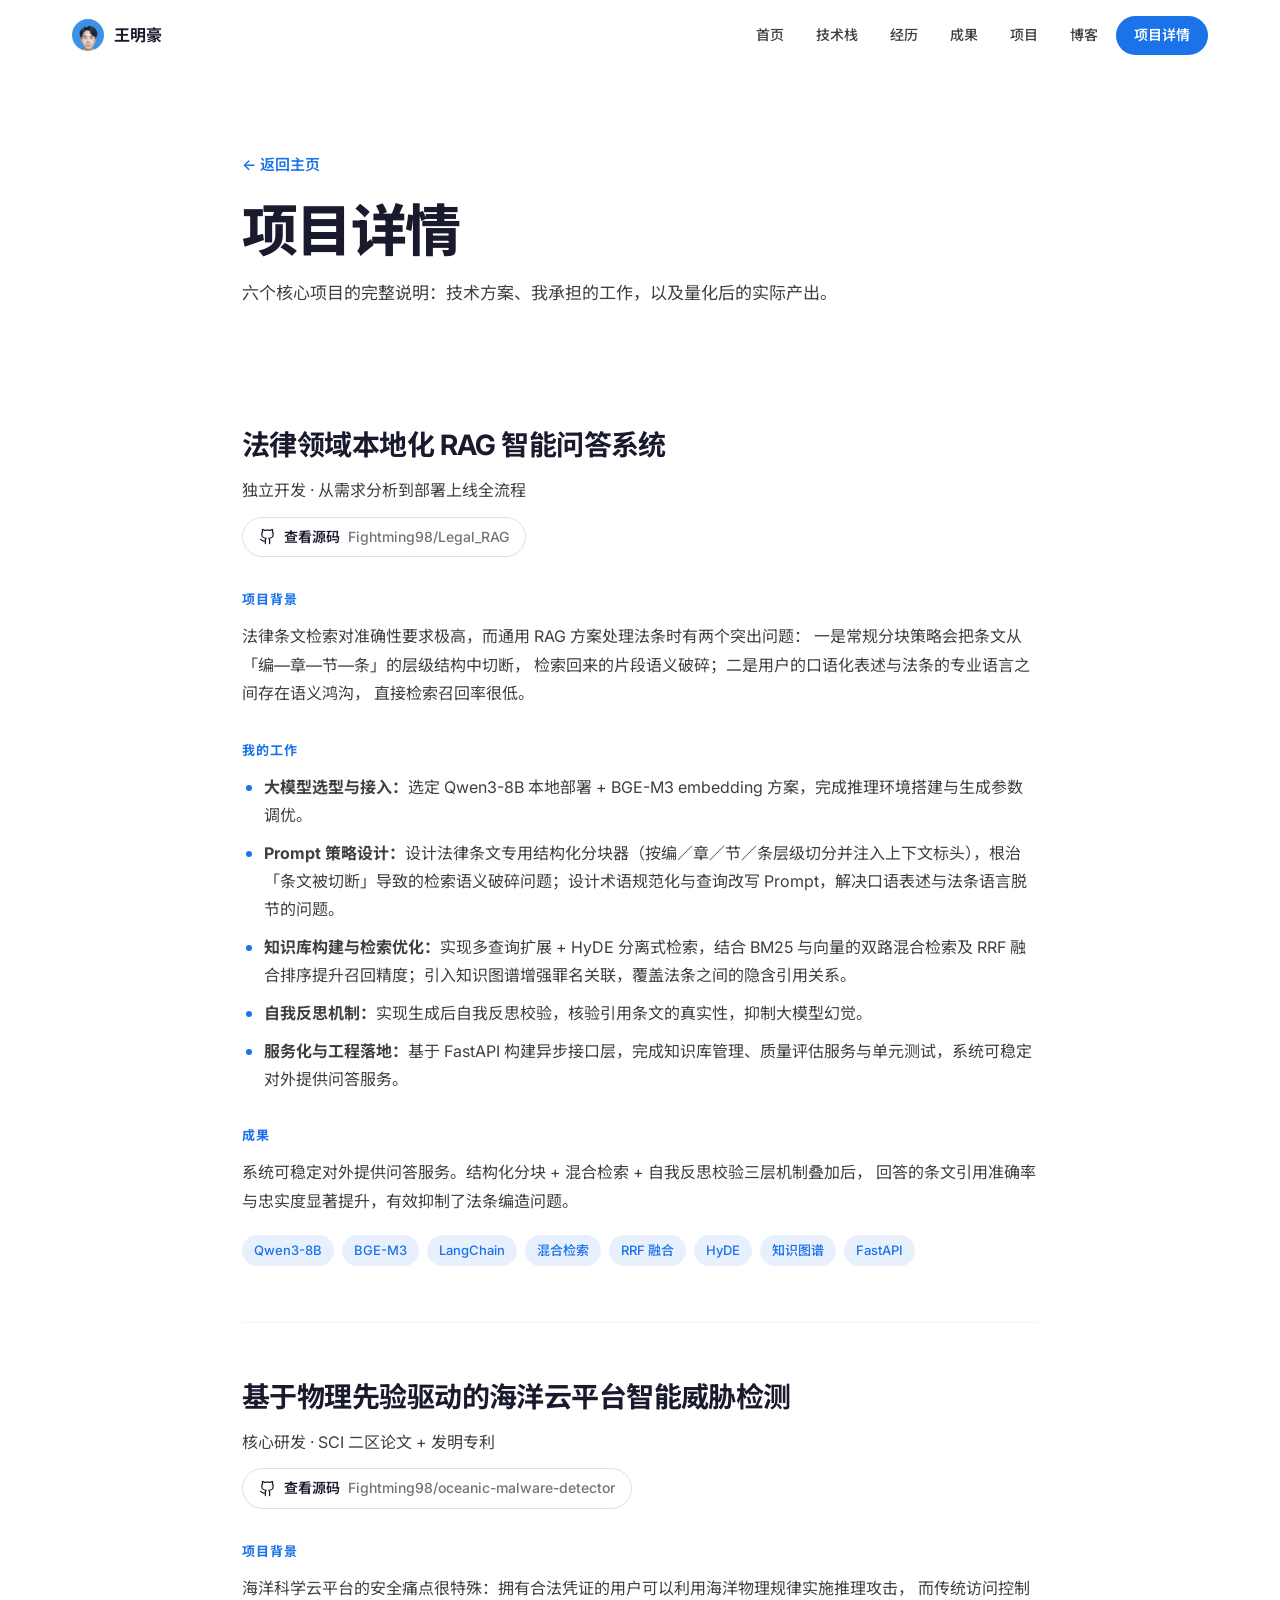
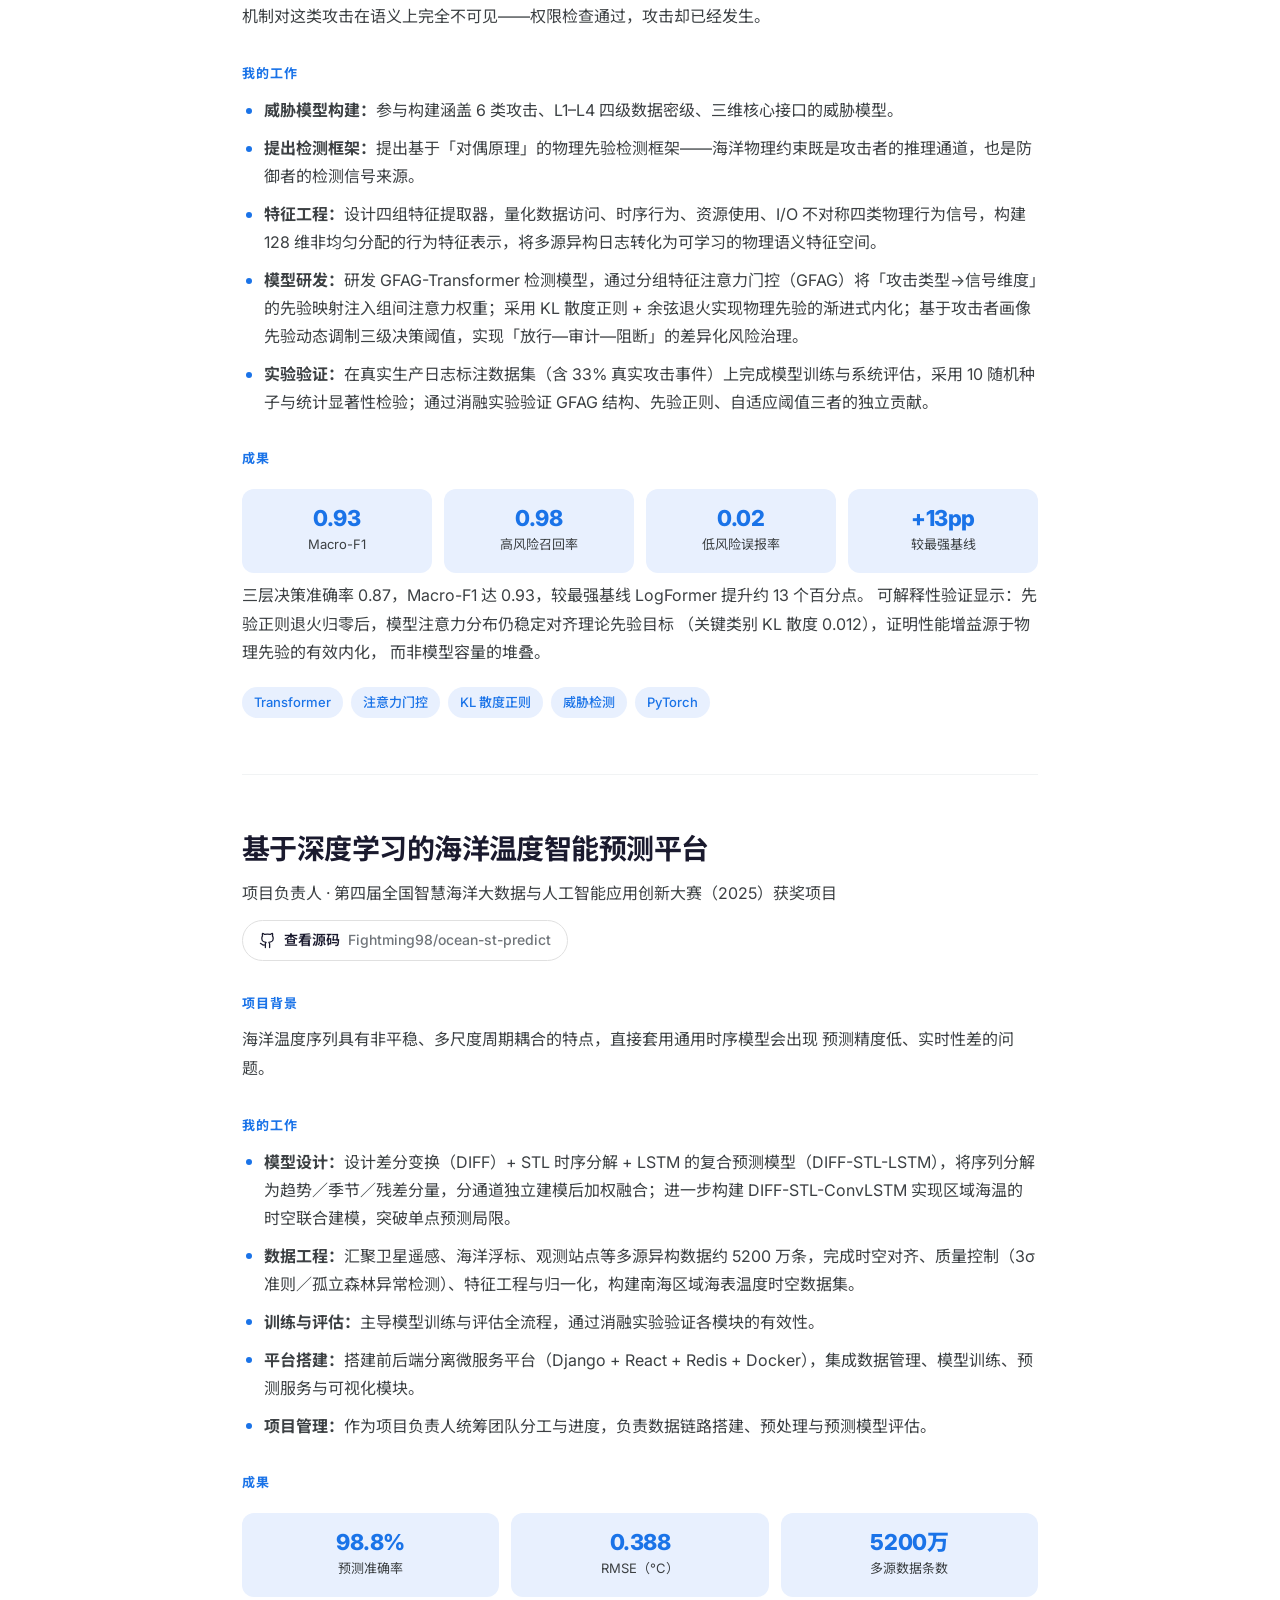
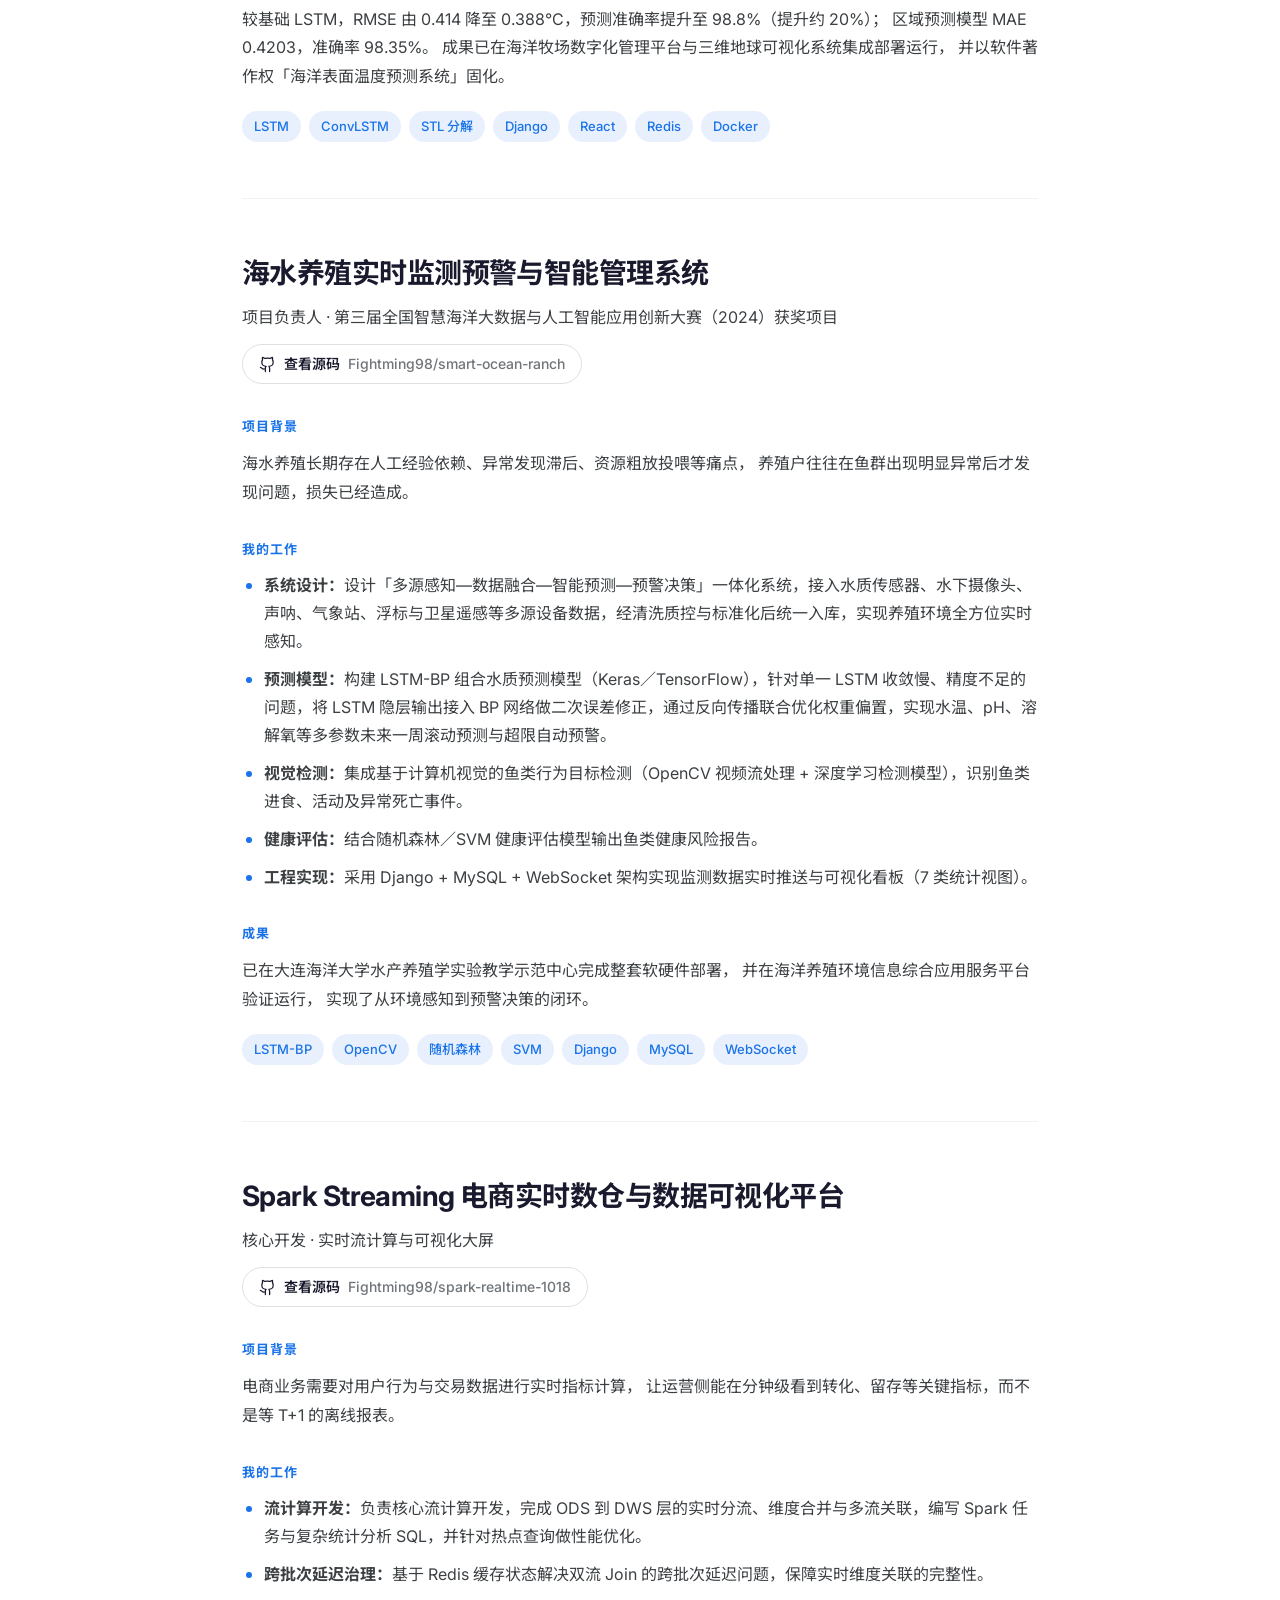
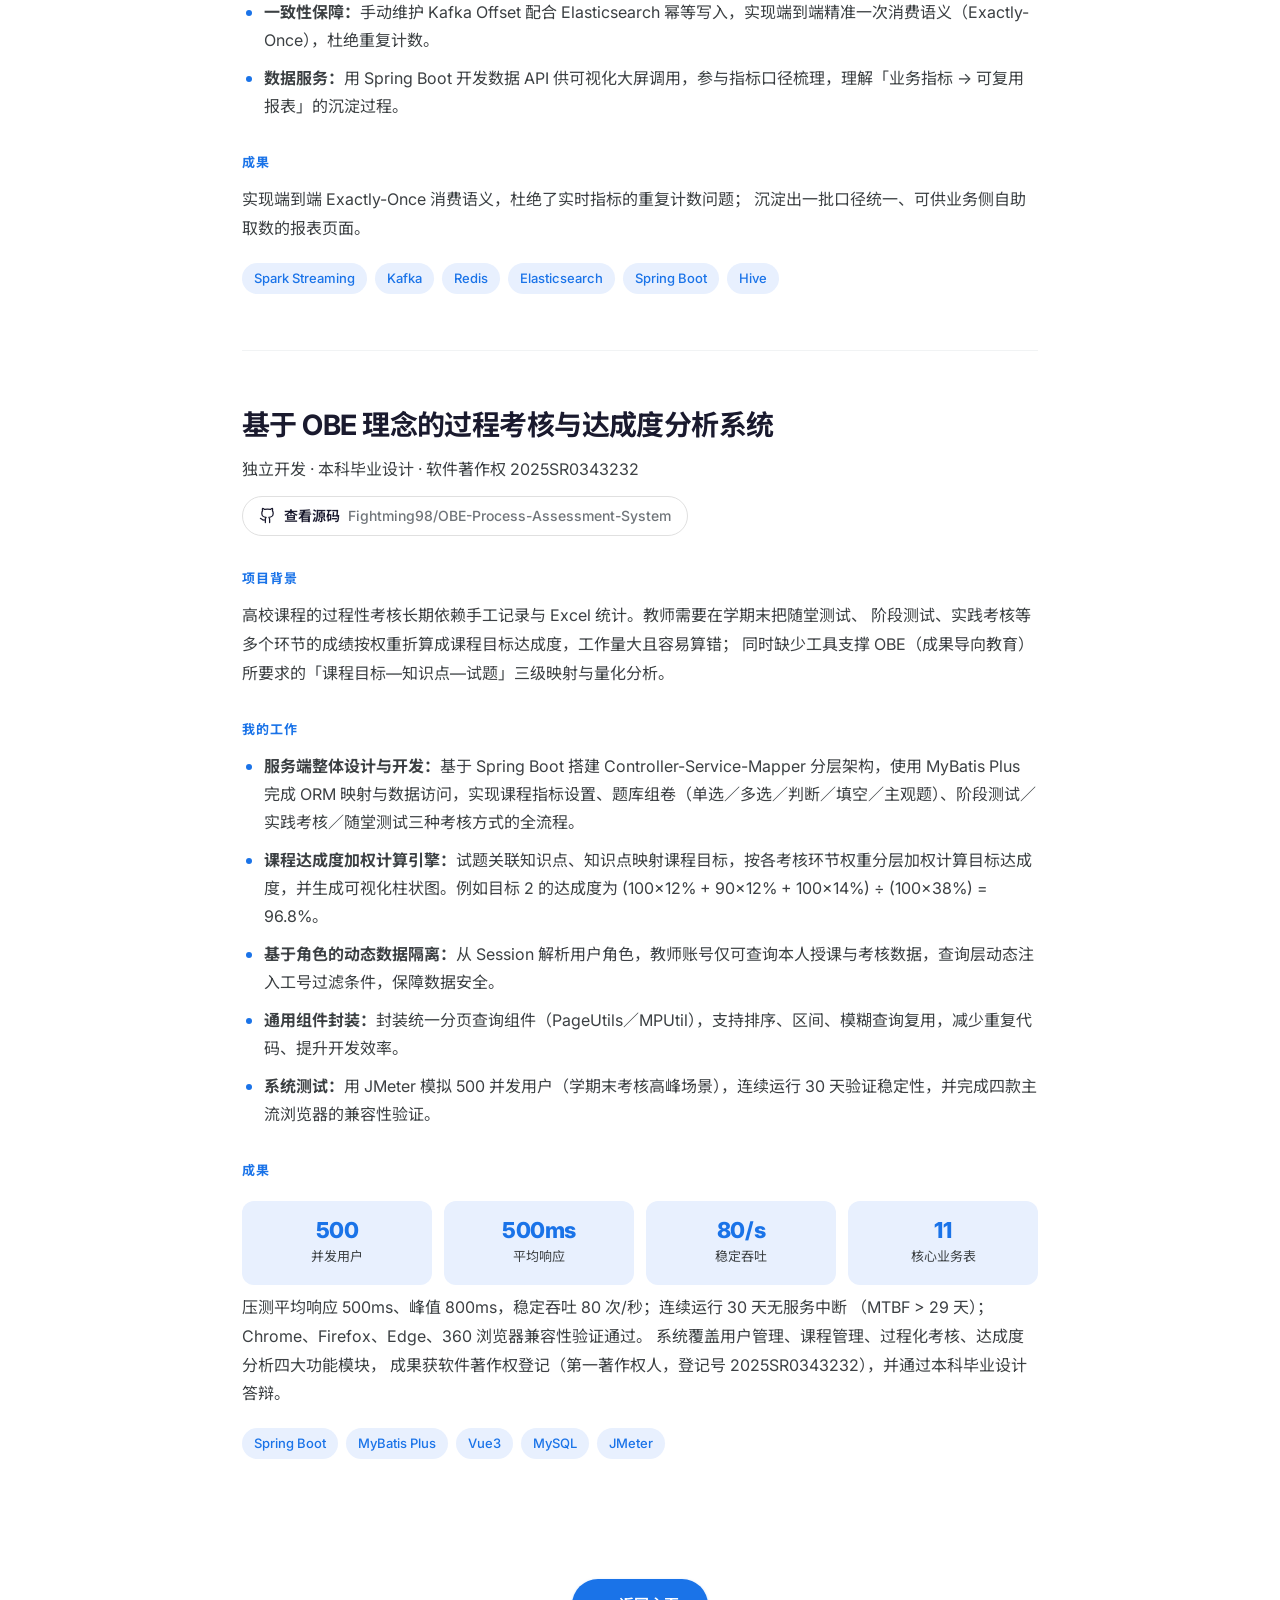
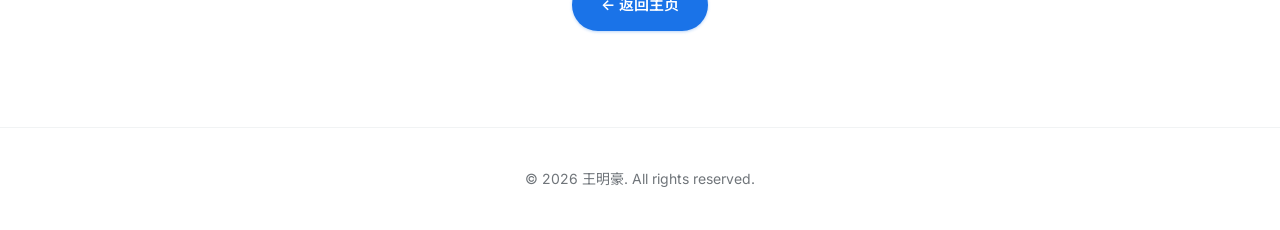
==== commit 6325a840: "项目详情页六个项目加 GitHub 仓库入口 每个板块标题下加「查看源码」按钮，指向各自的公开仓库； 外链新标签页打开，窄屏隐藏仓库全名。 顺带补上 style.css 顶部目录漏掉的「18. 图片放" ====
--- a/projects.html
+++ b/projects.html
@@ -144,10 +144,56 @@
       text-align: center;
     }
 
+    /* ---------- 项目仓库入口（每个板块标题下面那个按钮） ----------
+       为什么放在标题下面、不放板块末尾：每个板块正文有 40 多行，
+       链接埋在底部的话，扫一眼就走的人根本不知道有代码可看。
+
+       图标用的是 lucide 的 github（描边风格），跟站内其它图标是一套；
+       没用 GitHub 官方的实心标志——那是填充图形，
+       混在一堆描边图标里会很突兀。
+       新开标签页打开：外链跳过去就回不来了，
+       访客看完代码还能回来接着往下读。 */
+    .repo-link {
+      display: flex;
+      align-items: center;
+      gap: 8px;
+      /* flex 默认撑满一行，配 fit-content 让它缩成内容宽度，
+         不然 hover 背景会横贯整页 */
+      width: fit-content;
+      padding: 8px 16px;
+      border: 1px solid var(--c-border);
+      border-radius: var(--r-full);
+      font-size: .875rem;
+      font-weight: 600;
+      color: var(--c-text);
+      transition: all var(--t);
+    }
+    .repo-link:hover {
+      color: var(--c-accent);
+      border-color: var(--c-accent);
+      background: var(--c-accent-light);
+      transform: translateY(-1px);
+    }
+    .repo-link svg {
+      width: 17px;
+      height: 17px;
+      fill: none;
+      stroke: currentColor;   /* 跟着文字变蓝，不用单独写 hover */
+      stroke-width: 1.8;
+      stroke-linecap: round;
+      stroke-linejoin: round;
+    }
+    /* 仓库全名。比「查看源码」次要一档，压成灰的 */
+    .repo-link-path { color: var(--c-text-3); font-weight: 500; }
+    .repo-link:hover .repo-link-path { color: var(--c-accent); }
+
     @media (max-width: 768px) {
       .detail-hero { padding: 112px 0 40px; }
       .detail-block { padding: 40px 0; }
       .detail-block h2 { font-size: 1.375rem; }
+      /* 仓库全名太长（Fightming98/OBE-Process-Assessment-System 有 42 个字符），
+         手机上会把按钮顶出屏幕，只留「查看源码」+ 图标 */
+      .repo-link-path { display: none; }
     }
   </style>
 </head>
@@ -206,6 +252,16 @@
       <h2>法律领域本地化 RAG 智能问答系统</h2>
       <p class="detail-tagline">独立开发 · 从需求分析到部署上线全流程</p>
 
+      <a class="repo-link" href="https://github.com/Fightming98/Legal_RAG"
+         target="_blank" rel="noopener noreferrer">
+        <svg viewBox="0 0 24 24" aria-hidden="true">
+          <path d="M15 22v-4a4.8 4.8 0 0 0-1-3.5c3 0 6-2 6-5.5.08-1.25-.27-2.48-1-3.5.28-1.15.28-2.35 0-3.5 0 0-1 0-3 1.5-2.64-.5-5.36-.5-8 0C6 2 5 2 5 2c-.3 1.15-.3 2.35 0 3.5A5.403 5.403 0 0 0 4 9c0 3.5 3 5.5 6 5.5-.39.49-.68 1.05-.85 1.65-.17.6-.22 1.23-.15 1.85v4"/>
+          <path d="M9 18c-4.51 2-5-2-7-2"/>
+        </svg>
+        查看源码
+        <span class="repo-link-path">Fightming98/Legal_RAG</span>
+      </a>
+
       <h4>项目背景</h4>
       <p>
         法律条文检索对准确性要求极高，而通用 RAG 方案处理法条时有两个突出问题：
@@ -251,6 +307,16 @@
       <h2>基于物理先验驱动的海洋云平台智能威胁检测</h2>
       <p class="detail-tagline">核心研发 · SCI 二区论文 + 发明专利</p>
 
+      <a class="repo-link" href="https://github.com/Fightming98/oceanic-malware-detector"
+         target="_blank" rel="noopener noreferrer">
+        <svg viewBox="0 0 24 24" aria-hidden="true">
+          <path d="M15 22v-4a4.8 4.8 0 0 0-1-3.5c3 0 6-2 6-5.5.08-1.25-.27-2.48-1-3.5.28-1.15.28-2.35 0-3.5 0 0-1 0-3 1.5-2.64-.5-5.36-.5-8 0C6 2 5 2 5 2c-.3 1.15-.3 2.35 0 3.5A5.403 5.403 0 0 0 4 9c0 3.5 3 5.5 6 5.5-.39.49-.68 1.05-.85 1.65-.17.6-.22 1.23-.15 1.85v4"/>
+          <path d="M9 18c-4.51 2-5-2-7-2"/>
+        </svg>
+        查看源码
+        <span class="repo-link-path">Fightming98/oceanic-malware-detector</span>
+      </a>
+
       <h4>项目背景</h4>
       <p>
         海洋科学云平台的安全痛点很特殊：拥有合法凭证的用户可以利用海洋物理规律实施推理攻击，
@@ -301,6 +367,16 @@
         项目负责人 · 第四届全国智慧海洋大数据与人工智能应用创新大赛（2025）获奖项目
       </p>
 
+      <a class="repo-link" href="https://github.com/Fightming98/ocean-st-predict"
+         target="_blank" rel="noopener noreferrer">
+        <svg viewBox="0 0 24 24" aria-hidden="true">
+          <path d="M15 22v-4a4.8 4.8 0 0 0-1-3.5c3 0 6-2 6-5.5.08-1.25-.27-2.48-1-3.5.28-1.15.28-2.35 0-3.5 0 0-1 0-3 1.5-2.64-.5-5.36-.5-8 0C6 2 5 2 5 2c-.3 1.15-.3 2.35 0 3.5A5.403 5.403 0 0 0 4 9c0 3.5 3 5.5 6 5.5-.39.49-.68 1.05-.85 1.65-.17.6-.22 1.23-.15 1.85v4"/>
+          <path d="M9 18c-4.51 2-5-2-7-2"/>
+        </svg>
+        查看源码
+        <span class="repo-link-path">Fightming98/ocean-st-predict</span>
+      </a>
+
       <h4>项目背景</h4>
       <p>
         海洋温度序列具有非平稳、多尺度周期耦合的特点，直接套用通用时序模型会出现
@@ -352,6 +428,16 @@
         项目负责人 · 第三届全国智慧海洋大数据与人工智能应用创新大赛（2024）获奖项目
       </p>
 
+      <a class="repo-link" href="https://github.com/Fightming98/smart-ocean-ranch"
+         target="_blank" rel="noopener noreferrer">
+        <svg viewBox="0 0 24 24" aria-hidden="true">
+          <path d="M15 22v-4a4.8 4.8 0 0 0-1-3.5c3 0 6-2 6-5.5.08-1.25-.27-2.48-1-3.5.28-1.15.28-2.35 0-3.5 0 0-1 0-3 1.5-2.64-.5-5.36-.5-8 0C6 2 5 2 5 2c-.3 1.15-.3 2.35 0 3.5A5.403 5.403 0 0 0 4 9c0 3.5 3 5.5 6 5.5-.39.49-.68 1.05-.85 1.65-.17.6-.22 1.23-.15 1.85v4"/>
+          <path d="M9 18c-4.51 2-5-2-7-2"/>
+        </svg>
+        查看源码
+        <span class="repo-link-path">Fightming98/smart-ocean-ranch</span>
+      </a>
+
       <h4>项目背景</h4>
       <p>
         海水养殖长期存在人工经验依赖、异常发现滞后、资源粗放投喂等痛点，
@@ -395,6 +481,16 @@
       <h2>Spark Streaming 电商实时数仓与数据可视化平台</h2>
       <p class="detail-tagline">核心开发 · 实时流计算与可视化大屏</p>
 
+      <a class="repo-link" href="https://github.com/Fightming98/spark-realtime-1018"
+         target="_blank" rel="noopener noreferrer">
+        <svg viewBox="0 0 24 24" aria-hidden="true">
+          <path d="M15 22v-4a4.8 4.8 0 0 0-1-3.5c3 0 6-2 6-5.5.08-1.25-.27-2.48-1-3.5.28-1.15.28-2.35 0-3.5 0 0-1 0-3 1.5-2.64-.5-5.36-.5-8 0C6 2 5 2 5 2c-.3 1.15-.3 2.35 0 3.5A5.403 5.403 0 0 0 4 9c0 3.5 3 5.5 6 5.5-.39.49-.68 1.05-.85 1.65-.17.6-.22 1.23-.15 1.85v4"/>
+          <path d="M9 18c-4.51 2-5-2-7-2"/>
+        </svg>
+        查看源码
+        <span class="repo-link-path">Fightming98/spark-realtime-1018</span>
+      </a>
+
       <h4>项目背景</h4>
       <p>
         电商业务需要对用户行为与交易数据进行实时指标计算，
@@ -434,6 +530,16 @@
 
       <h2>基于 OBE 理念的过程考核与达成度分析系统</h2>
       <p class="detail-tagline">独立开发 · 本科毕业设计 · 软件著作权 2025SR0343232</p>
+
+      <a class="repo-link" href="https://github.com/Fightming98/OBE-Process-Assessment-System"
+         target="_blank" rel="noopener noreferrer">
+        <svg viewBox="0 0 24 24" aria-hidden="true">
+          <path d="M15 22v-4a4.8 4.8 0 0 0-1-3.5c3 0 6-2 6-5.5.08-1.25-.27-2.48-1-3.5.28-1.15.28-2.35 0-3.5 0 0-1 0-3 1.5-2.64-.5-5.36-.5-8 0C6 2 5 2 5 2c-.3 1.15-.3 2.35 0 3.5A5.403 5.403 0 0 0 4 9c0 3.5 3 5.5 6 5.5-.39.49-.68 1.05-.85 1.65-.17.6-.22 1.23-.15 1.85v4"/>
+          <path d="M9 18c-4.51 2-5-2-7-2"/>
+        </svg>
+        查看源码
+        <span class="repo-link-path">Fightming98/OBE-Process-Assessment-System</span>
+      </a>
 
       <h4>项目背景</h4>
       <p>
--- a/css/style.css
+++ b/css/style.css
@@ -19,7 +19,8 @@
      15. 页脚
      16. 滚动动画
      17. 占位符高亮 ← 填完内容后删掉这一节
-     18. 响应式
+     18. 图片放大
+     19. 响应式
    ============================================================ */
 
 
@@ -451,14 +452,25 @@
 .hero-role {
   display: grid;
   grid-template-columns: auto minmax(0, 1fr) auto;
-  gap: 4px 16px;
+  /* 16px（不是 17px）是为「期望方向」那行留的。
+     三个岗位名连起来一行要 371px，17px 字号下中间那格只有 353px——
+     差 18px，正好把「AI 大数据岗」挤断。缩到 16px 之后只要 349px，
+     列间距再收 4px，就稳稳放得下了 */
+  gap: 4px 12px;
   align-items: baseline;   /* 联系方式字号更小，按基线对齐才不会看起来高低不齐 */
-  font-size: 1.0625rem;
+  font-size: 1rem;
   line-height: 1.8;
   color: var(--c-text-2);
   font-weight: 500;
   margin-bottom: 32px;
 }
+
+/* 每一个岗位名单独包一层，禁止从中间断行。
+   中间那格是 minmax(0, 1fr)，宽度不够时默认会在任意两个字之间折行，
+   于是「AI 大数据岗」就变成了「AI 大数 / 据岗」。
+   包上这层之后，放不下时只会在「｜」处换行，不会把词切开。
+   （电话和邮箱的 .hero-role-contact 早就有同样的处理） */
+.hero-role-tag { white-space: nowrap; }
 
 /* 电话和邮箱：比正文小一号、颜色更淡，不跟左边的求职信息抢注意力 */
 .hero-role-contact {
@@ -926,6 +938,44 @@
   border-radius: var(--r-md);
 }
 
+/* ---------- 点击放大的图框（证书墙 / 获奖作品共用） ----------
+   图片本身不绑点击，外面包一层 <button>（.cert-shot / .work-shot），
+   这里把 <button> 的默认外观全部清掉，让它看起来只是个「能点的图框」。
+   cursor: zoom-in 是给鼠标的提示：点下去是放大，不是跳转。
+
+   为什么用 <button> 不用 <a>：点开是站内看大图，不是跳转，
+   button 语义才对，而且键盘 Tab 能聚焦、回车就能触发。
+   放大本身由 js/script.js 第 6 节统一处理——它找的是 [data-zoom]，
+   所以想给别的图也加上，只要套个 <button data-zoom="大图地址"> 就行 */
+.cert-shot,
+.work-shot {
+  display: block;
+  width: 100%;
+  padding: 0;
+  border: 0;
+  margin-bottom: 14px;
+  background: none;
+  font: inherit;
+  color: inherit;
+  cursor: zoom-in;
+}
+
+/* 键盘 Tab 移过来时要看得见焦点。outline-offset 留条缝，
+   否则蓝色描边贴着图片边缘，看不清是哪张被选中 */
+.cert-shot:focus-visible,
+.work-shot:focus-visible {
+  outline: 2px solid var(--c-accent);
+  outline-offset: 3px;
+}
+
+/* 悬停时压暗一点，配合 zoom-in 光标，让人知道它是可以点的 */
+.cert-shot:hover .cert-img,
+.work-shot:hover .work-img { opacity: .87; }
+
+/* 间距挪到按钮上之后，图片自己不能再留一份，
+   否则 14px 会变成「图片和按钮底边之间」的空隙，卡片里多出一截 */
+.cert-shot .cert-img { margin-bottom: 0; }
+
 /* 论文 / 专利卡片里的凭证图。
    证书墙要的是整齐，所以那边用固定的 4:3 / 3:4 框、contain 裁不掉内容；
    这两张不一样：投稿截图是横版（1065×953），受理通知书是竖版（596×836），
@@ -979,8 +1029,11 @@
   box-shadow: var(--sh-md);
 }
 
+/* 图下面的间隔。这里盯的是 .cert-shot（包着图的那层按钮）而不是
+   .cert-img：图现在都套在按钮里了，间隔要算在按钮上，
+   写 .cert-img 的话会跟上面「点击放大的图框」里的 margin-bottom: 0 打架 */
 .cert-card .cert-ph,
-.cert-card .cert-img { margin-bottom: 14px; }
+.cert-card .cert-shot { margin-bottom: 14px; }
 
 .cert-card h4 {
   font-size: .9375rem;
@@ -992,6 +1045,68 @@
 
 .cert-card p {
   margin-top: auto;          /* 说明文字贴着卡片底部，同一行里几张卡片的高度差不会显得乱 */
+  font-size: .8125rem;
+  line-height: 1.6;
+  color: var(--c-text-3);
+}
+
+/* ---------- 获奖作品（大赛成果作品页） ----------
+   跟证书墙是两种东西：证书墙要的是「一眼扫完 15 张」的整齐，
+   所以每张压到 177px 宽；这两张是文字密集的作品排版页，
+   压到那么小整页字全糊，只能各占半屏，点开看大图。
+
+   两张原图比例不一样（1000×726 和 1000×806），这里统一套一个
+   4:3 的框，contain 缩放进去了事——这样两张卡片的图框一样高，
+   下面的标题才是齐的。留一点白边比参差不齐好看 */
+.work-grid {
+  display: grid;
+  grid-template-columns: repeat(2, minmax(0, 1fr));
+  gap: 20px;
+}
+
+/* 卡片外壳跟证书卡一模一样，只是里面换成了能点的大图 */
+.work-card {
+  display: flex;
+  flex-direction: column;
+  padding: 16px;
+  background: var(--c-surface);
+  border: 1px solid var(--c-border-light);
+  border-radius: var(--r-lg);
+  box-shadow: var(--sh-sm);
+  transition: all var(--t);
+}
+
+.work-card:hover {
+  transform: translateY(-4px);
+  box-shadow: var(--sh-md);
+}
+
+/* .work-shot 这个按钮壳本身不用再写样式了，
+   它和 .cert-shot 共用上面「点击放大的图框」那一组规则 */
+.work-img {
+  display: block;
+  width: 100%;
+  /* 跟 .cert-img 同一个坑：html 上的 height="726" 会变成一条
+     样式提示，不覆盖掉的话 aspect-ratio 就轮不到生效 */
+  height: auto;
+  aspect-ratio: 4 / 3;
+  object-fit: contain;
+  background: var(--c-bg-alt);
+  border: 1px solid var(--c-border-light);
+  border-radius: var(--r-md);
+  transition: opacity var(--t);
+}
+
+.work-card h4 {
+  font-size: .9375rem;
+  font-weight: 700;
+  line-height: 1.5;
+  letter-spacing: -.01em;
+  margin-bottom: 6px;
+}
+
+.work-card p {
+  margin-top: auto;
   font-size: .8125rem;
   line-height: 1.6;
   color: var(--c-text-3);
@@ -1259,7 +1374,100 @@
 
 
 /* ============================================================
-   18. 响应式
+   18. 图片放大（点获奖作品图看大图）
+   ------------------------------------------------------------
+   这一节只管长什么样；DOM 和交互都在 js/script.js 第 6 节里，
+   放大层是打开页面时现建的，不用往每个页面抄一份 HTML。
+
+   注意这一节必须排在「响应式」前面：里面 .lightbox 的 padding
+   在窄屏要改小，而媒体查询不加优先级，纯靠源码顺序取胜——
+   排在后面的话基础规则的 padding: 40px 会把窄屏那条盖掉。
+   ============================================================ */
+.lightbox {
+  position: fixed;
+  inset: 0;                      /* 四边都贴 0 = 铺满整个视口 */
+  z-index: 2000;                 /* 要盖住导航栏（它是 1000） */
+  display: flex;
+  align-items: center;
+  justify-content: center;
+  padding: 40px;
+  background: rgba(17, 24, 39, .9);
+  /* 用 opacity + visibility 而不是 display: none：display 不参与过渡，
+     会「啪」地出现，这样才有淡入淡出。
+
+     visibility 得单独写，不能跟 opacity 一样过渡 var(--t)：
+       · 关闭时：时长 0s、延迟 var(--t)，等淡出跑完才真正 hidden，
+         否则会在淡出到一半时突然消失
+       · 打开时：延迟也是 0，立刻变成 visible。这一条很关键——
+         元素在 visibility: hidden 时是「不可聚焦」的，focus() 会静默失败。
+         如果打开也等 250ms，脚本紧接着调用的 focus() 就落空了，
+         焦点留在底下的页面上，键盘用户一按 Tab 就跑出放大层 */
+  opacity: 0;
+  visibility: hidden;
+  transition: opacity var(--t), visibility 0s linear var(--t);
+}
+
+.lightbox.open {
+  opacity: 1;
+  visibility: visible;
+  transition: opacity var(--t), visibility 0s;
+}
+
+/* 大图。max-width / max-height 都卡在 100%，所以不管原图多大，
+   都会等比缩到不超出这一层为止，不会被裁掉也不会撑出滚动条 */
+.lightbox-img {
+  display: block;
+  max-width: 100%;
+  max-height: 100%;
+  width: auto;
+  height: auto;
+  background: #fff;              /* 作品页是白底的，露出的圆角处不至于透出深色 */
+  border-radius: var(--r-md);
+  box-shadow: var(--sh-xl);
+}
+
+/* 右上角关闭按钮。做成圆形半透明块，压在任何图上都看得见 */
+.lightbox-close {
+  position: absolute;
+  top: 20px;
+  right: 20px;
+  display: flex;
+  align-items: center;
+  justify-content: center;
+  width: 44px;                   /* 44px 是手指能稳稳点到的下限 */
+  height: 44px;
+  padding: 0;
+  border: 0;
+  border-radius: var(--r-full);
+  background: rgba(255, 255, 255, .14);
+  color: #fff;
+  cursor: pointer;
+  transition: background var(--t);
+}
+
+.lightbox-close:hover { background: rgba(255, 255, 255, .3); }
+
+.lightbox-close:focus-visible {
+  outline: 2px solid #fff;
+  outline-offset: 2px;
+}
+
+.lightbox-close svg {
+  width: 22px;
+  height: 22px;
+  fill: none;
+  stroke: currentColor;
+  stroke-width: 2;
+  stroke-linecap: round;
+}
+
+/* 放大层开着的时候锁住页面滚动。
+   不锁的话滚轮会带着底下那一页一起滚，关掉之后位置就跑了 */
+body.no-scroll { overflow: hidden; }
+
+
+/* ============================================================
+   19. 响应式
    断点：1024px（平板）/ 768px（小平板、大手机）/ 480px（手机）
    ============================================================ */
 
@@ -1340,6 +1548,11 @@
   .cert-grid,
   .cert-grid--copyright { grid-template-columns: repeat(2, minmax(0, 1fr)); gap: 16px; }
   .cert-card { padding: 12px; }
+
+  /* 作品页跟证书墙相反，这里要单列：一共就两张，半屏宽（约 160px）
+     连标题都看不清，单列才能给到 350px 左右，值得多滚一屏 */
+  .work-grid { grid-template-columns: 1fr; gap: 16px; }
+  .work-card { padding: 12px; }
 }
 
 /* --- 手机 --- */
@@ -1358,4 +1571,11 @@
   }
   .cert-card h4 { font-size: .875rem; }
   .cert-card p { font-size: .75rem; }
-}
+
+  .work-card h4 { font-size: .875rem; }
+  .work-card p { font-size: .75rem; }
+
+  /* 手机上留 40px 一圈太浪费，屏幕本来就窄 */
+  .lightbox { padding: 16px; }
+  .lightbox-close { top: 10px; right: 10px; }
+}
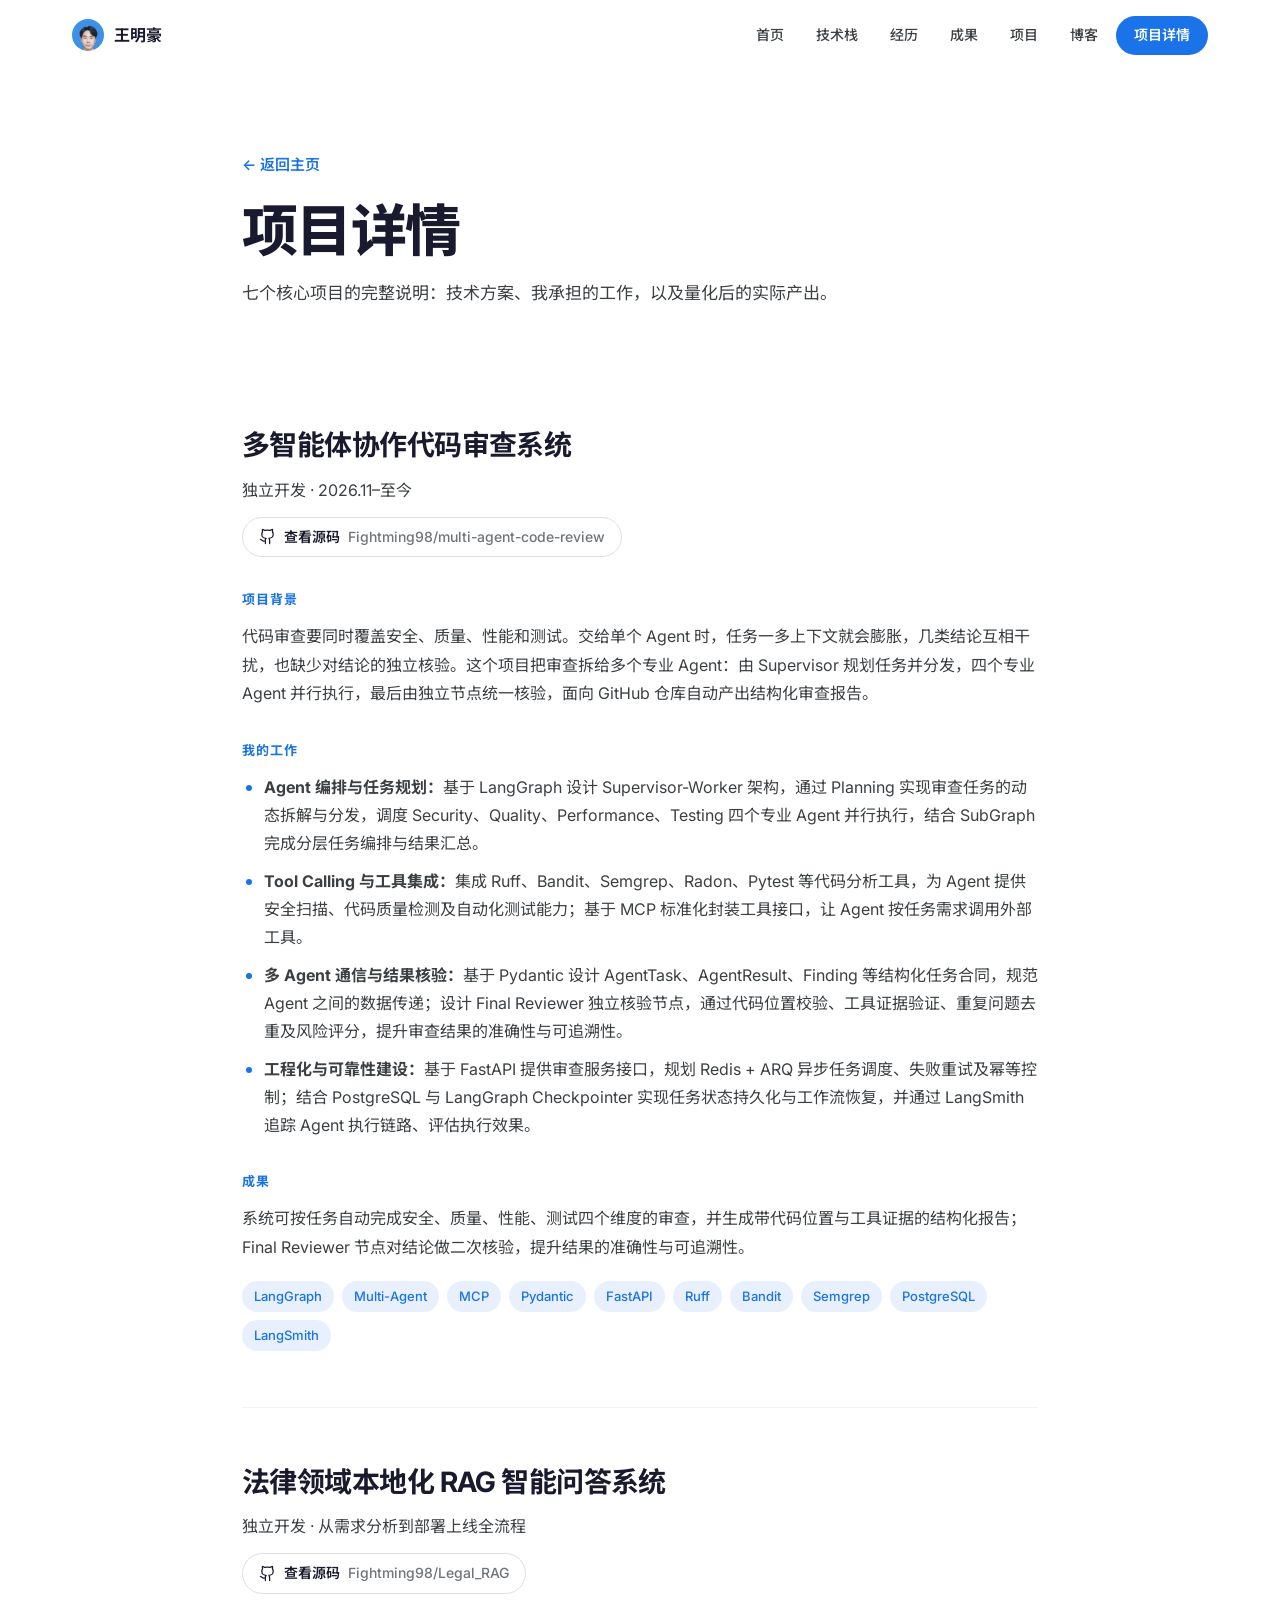
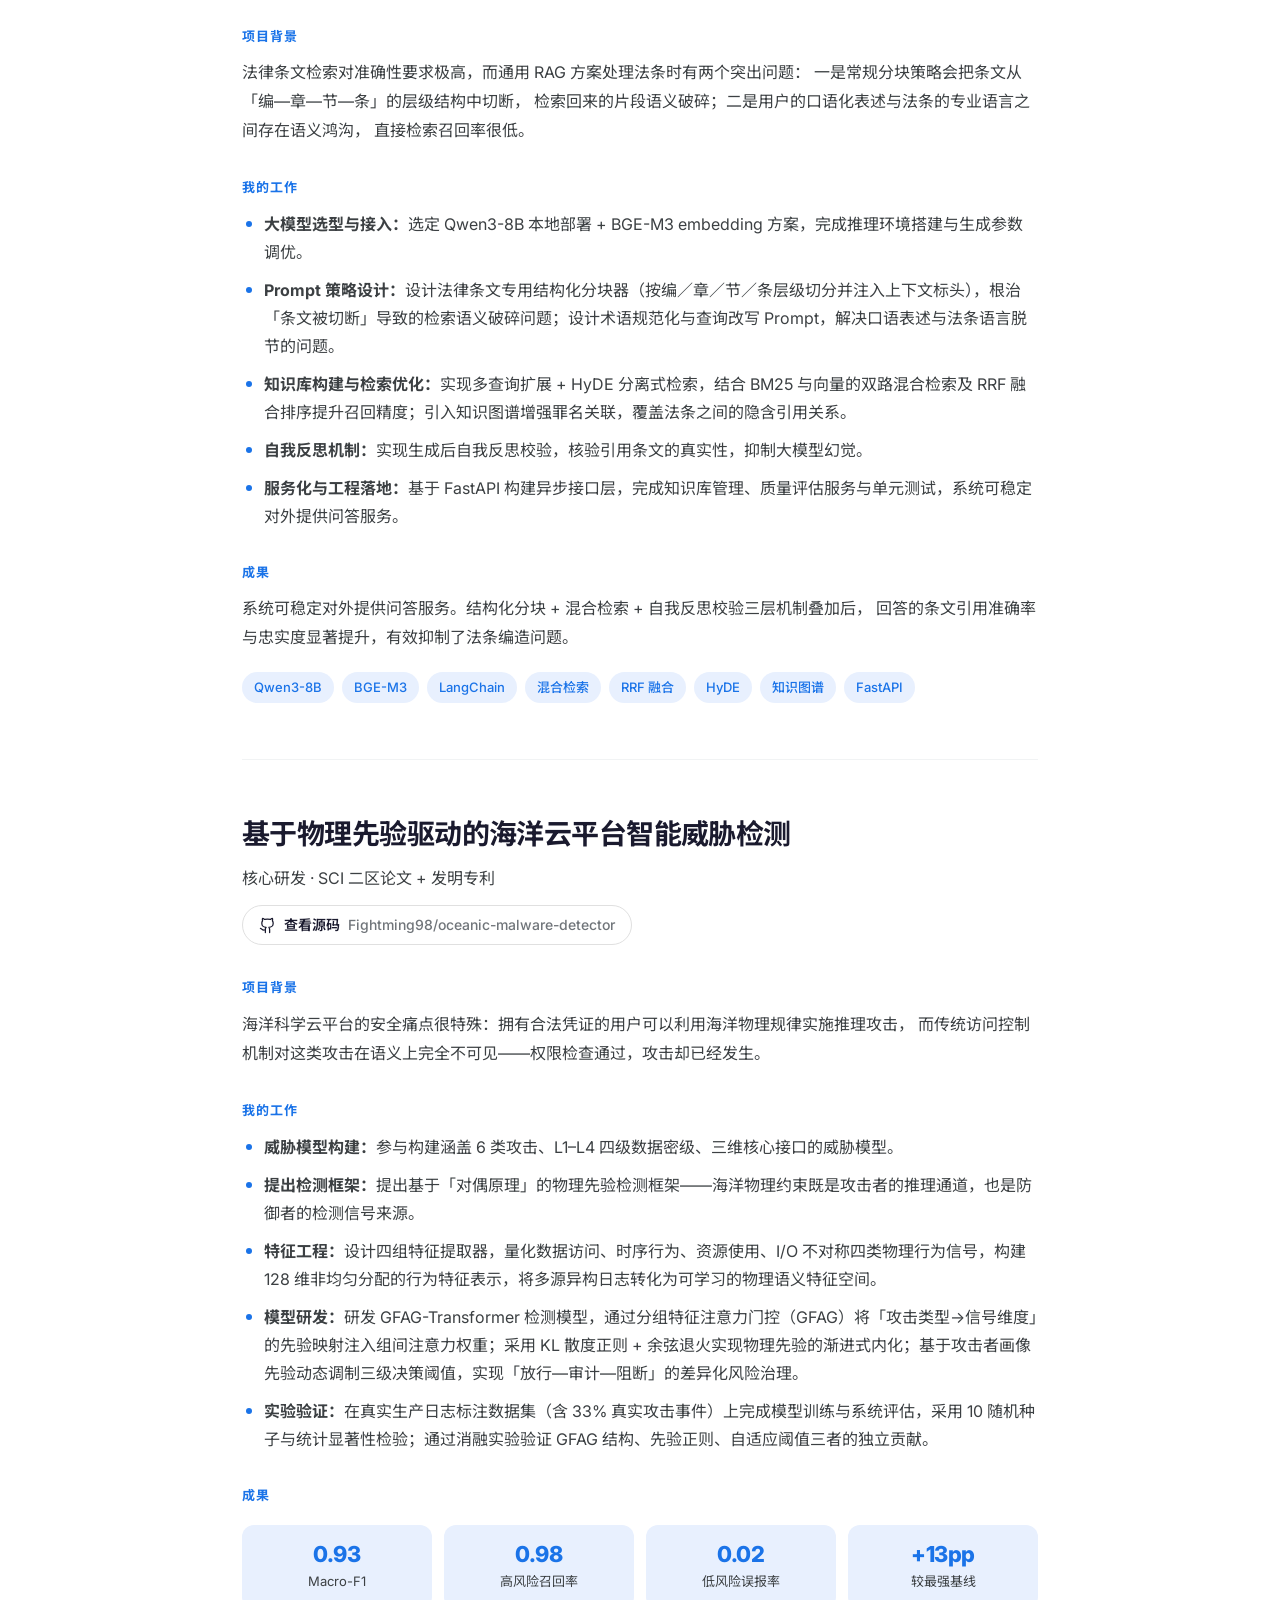
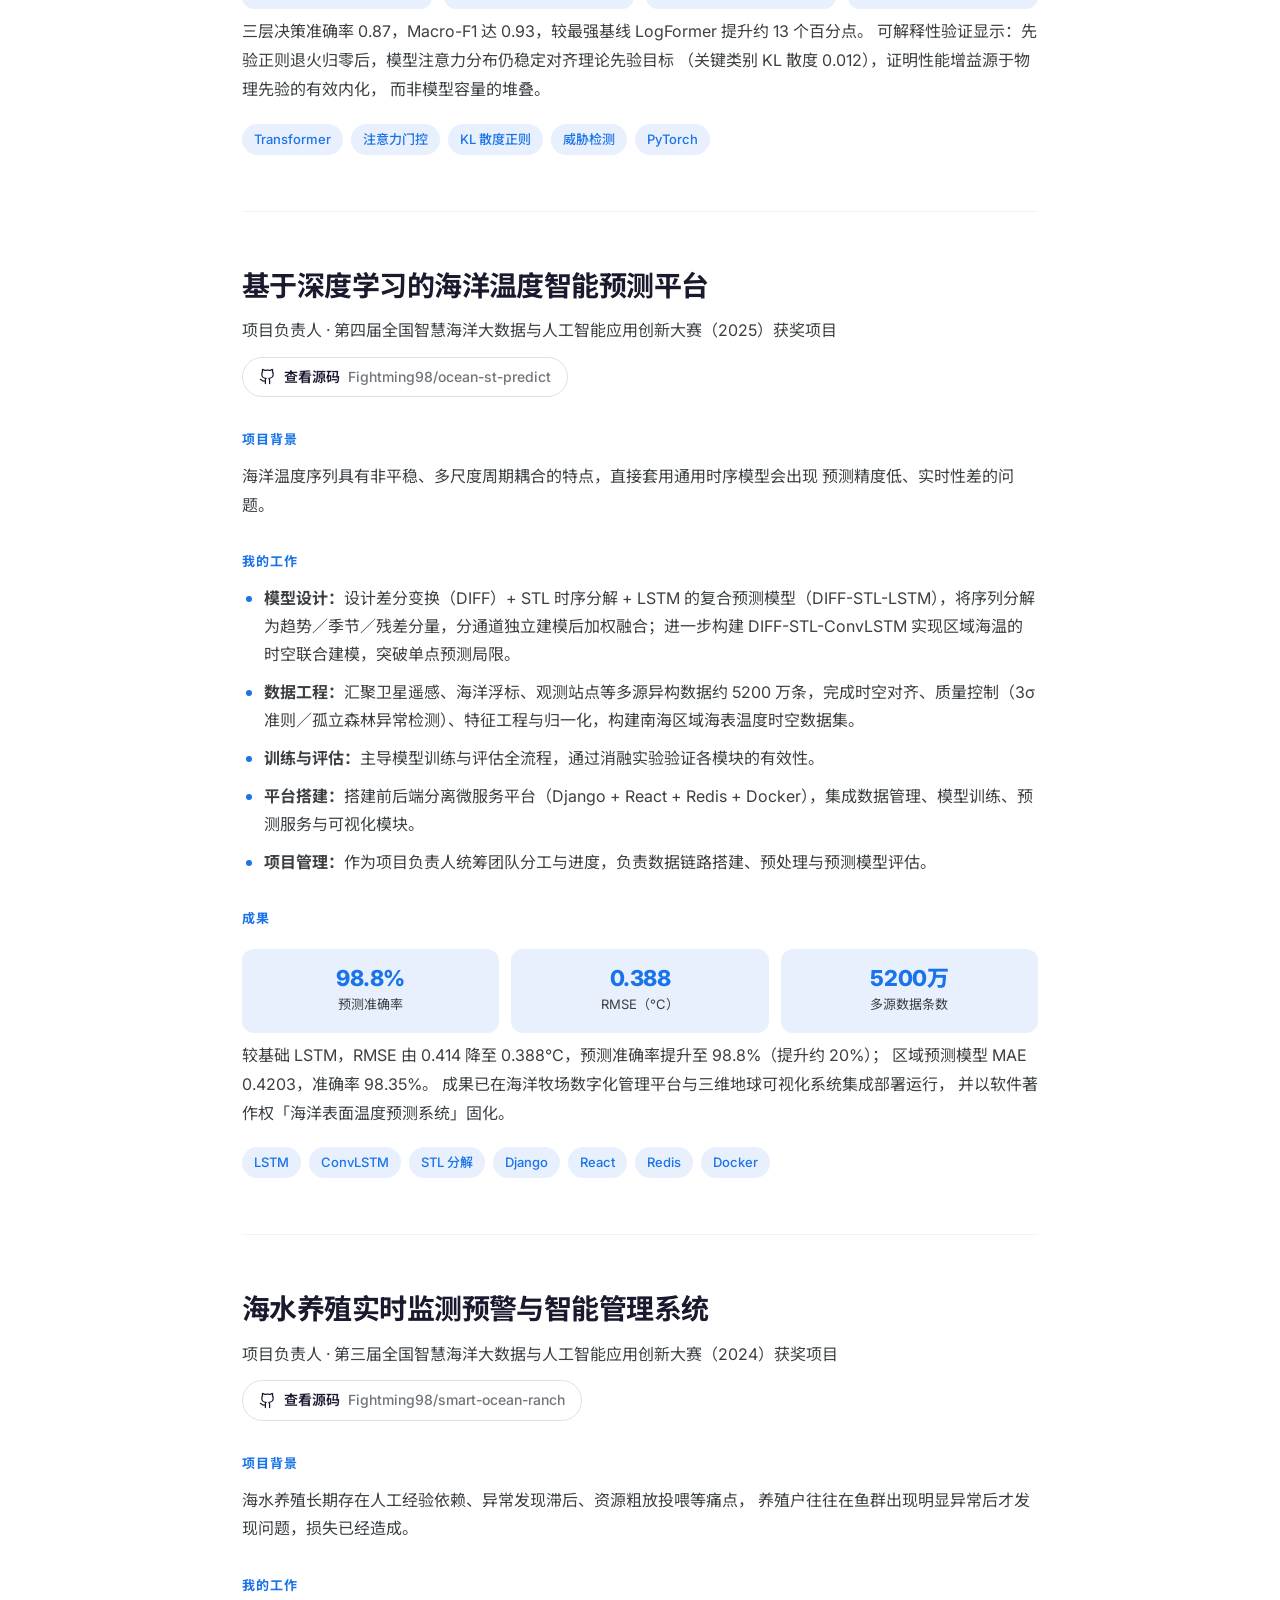
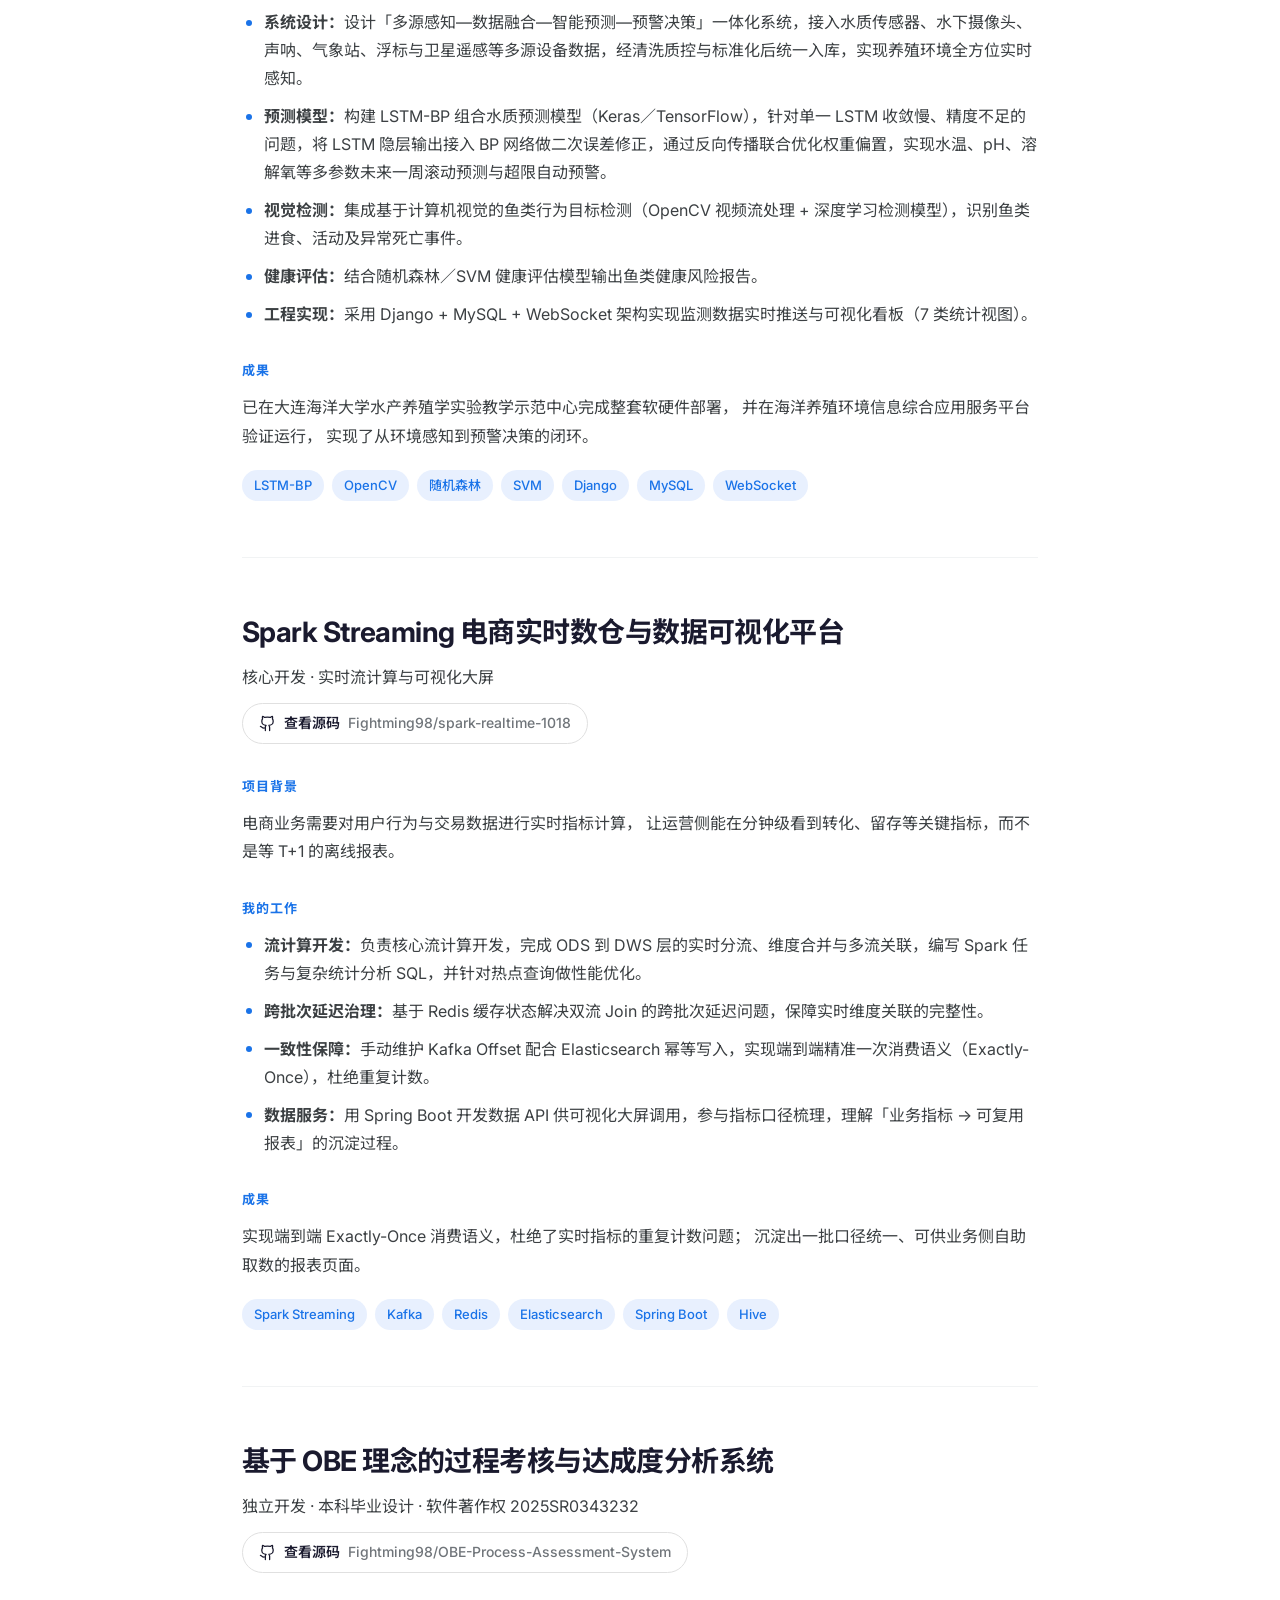
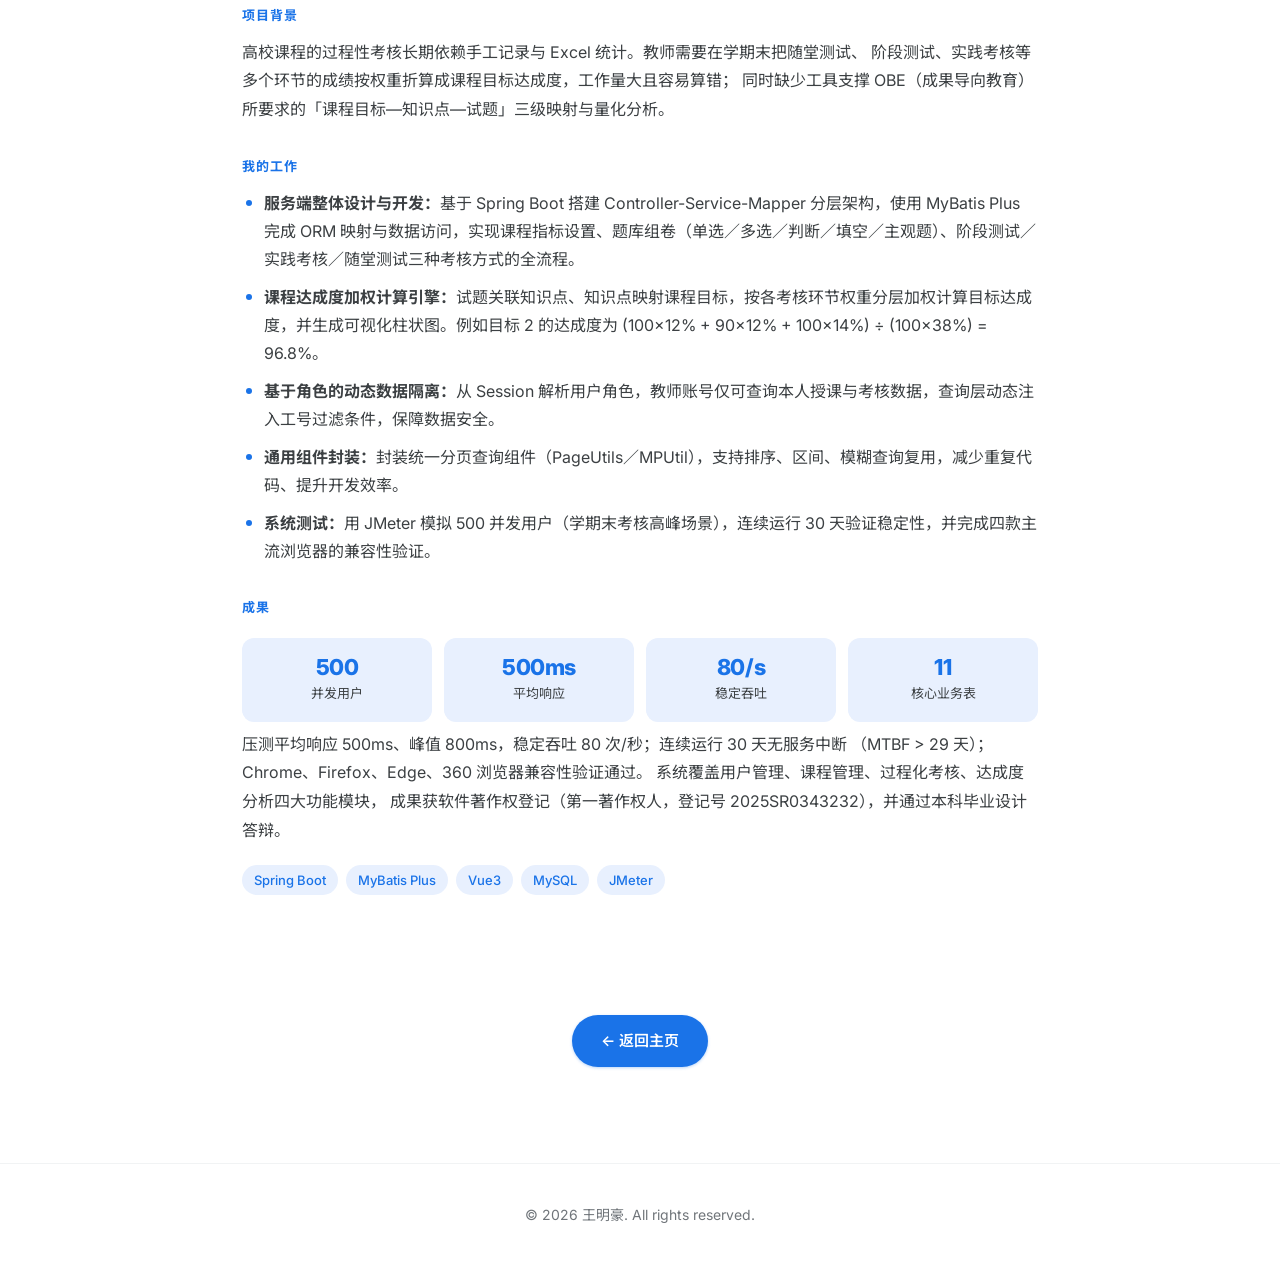
==== commit eaaf69bb: "新增多智能体协作代码审查系统项目，同步 README 首页「核心项目」加一张卡片并把板块说明补上「多智能体」；projects.html 加一条完整详情（项目背景、我的工作四条、成果、10 个技术标签" ====
--- a/projects.html
+++ b/projects.html
@@ -236,7 +236,7 @@
       <a href="index.html" class="back-link">← 返回主页</a>
       <h1>项目详情</h1>
       <p class="section-desc">
-        六个核心项目的完整说明：技术方案、我承担的工作，以及量化后的实际产出。
+        七个核心项目的完整说明：技术方案、我承担的工作，以及量化后的实际产出。
       </p>
     </div>
   </header>
@@ -246,6 +246,59 @@
 
     <!-- ==========================================================
          项目 1
+         ========================================================== -->
+    <article class="detail-block reveal">
+
+      <h2>多智能体协作代码审查系统</h2>
+      <p class="detail-tagline">独立开发 · 2026.11–至今</p>
+
+      <a class="repo-link" href="https://github.com/Fightming98/multi-agent-code-review"
+         target="_blank" rel="noopener noreferrer">
+        <svg viewBox="0 0 24 24" aria-hidden="true">
+          <path d="M15 22v-4a4.8 4.8 0 0 0-1-3.5c3 0 6-2 6-5.5.08-1.25-.27-2.48-1-3.5.28-1.15.28-2.35 0-3.5 0 0-1 0-3 1.5-2.64-.5-5.36-.5-8 0C6 2 5 2 5 2c-.3 1.15-.3 2.35 0 3.5A5.403 5.403 0 0 0 4 9c0 3.5 3 5.5 6 5.5-.39.49-.68 1.05-.85 1.65-.17.6-.22 1.23-.15 1.85v4"/>
+          <path d="M9 18c-4.51 2-5-2-7-2"/>
+        </svg>
+        查看源码
+        <span class="repo-link-path">Fightming98/multi-agent-code-review</span>
+      </a>
+
+      <h4>项目背景</h4>
+      <!-- 段落内不折行：HTML 会把换行折成空格，中文句子中间会多出空格 -->
+      <p>
+        代码审查要同时覆盖安全、质量、性能和测试。交给单个 Agent 时，任务一多上下文就会膨胀，几类结论互相干扰，也缺少对结论的独立核验。这个项目把审查拆给多个专业 Agent：由 Supervisor 规划任务并分发，四个专业 Agent 并行执行，最后由独立节点统一核验，面向 GitHub 仓库自动产出结构化审查报告。
+      </p>
+
+      <h4>我的工作</h4>
+      <ul>
+        <li><strong>Agent 编排与任务规划：</strong>基于 LangGraph 设计 Supervisor-Worker 架构，通过 Planning 实现审查任务的动态拆解与分发，调度 Security、Quality、Performance、Testing 四个专业 Agent 并行执行，结合 SubGraph 完成分层任务编排与结果汇总。</li>
+        <li><strong>Tool Calling 与工具集成：</strong>集成 Ruff、Bandit、Semgrep、Radon、Pytest 等代码分析工具，为 Agent 提供安全扫描、代码质量检测及自动化测试能力；基于 MCP 标准化封装工具接口，让 Agent 按任务需求调用外部工具。</li>
+        <li><strong>多 Agent 通信与结果核验：</strong>基于 Pydantic 设计 AgentTask、AgentResult、Finding 等结构化任务合同，规范 Agent 之间的数据传递；设计 Final Reviewer 独立核验节点，通过代码位置校验、工具证据验证、重复问题去重及风险评分，提升审查结果的准确性与可追溯性。</li>
+        <li><strong>工程化与可靠性建设：</strong>基于 FastAPI 提供审查服务接口，规划 Redis + ARQ 异步任务调度、失败重试及幂等控制；结合 PostgreSQL 与 LangGraph Checkpointer 实现任务状态持久化与工作流恢复，并通过 LangSmith 追踪 Agent 执行链路、评估执行效果。</li>
+      </ul>
+
+      <h4>成果</h4>
+      <p>
+        系统可按任务自动完成安全、质量、性能、测试四个维度的审查，并生成带代码位置与工具证据的结构化报告；Final Reviewer 节点对结论做二次核验，提升结果的准确性与可追溯性。
+      </p>
+
+      <div class="tags">
+        <span class="tag">LangGraph</span>
+        <span class="tag">Multi-Agent</span>
+        <span class="tag">MCP</span>
+        <span class="tag">Pydantic</span>
+        <span class="tag">FastAPI</span>
+        <span class="tag">Ruff</span>
+        <span class="tag">Bandit</span>
+        <span class="tag">Semgrep</span>
+        <span class="tag">PostgreSQL</span>
+        <span class="tag">LangSmith</span>
+      </div>
+
+    </article>
+
+
+    <!-- ==========================================================
+         项目 2
          ========================================================== -->
     <article class="detail-block reveal">
 
@@ -300,7 +353,7 @@
 
 
     <!-- ==========================================================
-         项目 2
+         项目 3
          ========================================================== -->
     <article class="detail-block reveal">
 
@@ -358,7 +411,7 @@
 
 
     <!-- ==========================================================
-         项目 3
+         项目 4
          ========================================================== -->
     <article class="detail-block reveal">
 
@@ -419,7 +472,7 @@
 
 
     <!-- ==========================================================
-         项目 4
+         项目 5
          ========================================================== -->
     <article class="detail-block reveal">
 
@@ -474,7 +527,7 @@
 
 
     <!-- ==========================================================
-         项目 5
+         项目 6
          ========================================================== -->
     <article class="detail-block reveal">
 
@@ -524,7 +577,7 @@
 
 
     <!-- ==========================================================
-         项目 6
+         项目 7
          ========================================================== -->
     <article class="detail-block reveal">
 
--- a/css/style.css
+++ b/css/style.css
@@ -302,6 +302,15 @@
   color: #fff;
 }
 
+/* 状态标签（已接受 / 已公开），紧跟在成果级别右边。
+   刻意用浅底而不是第二个实心蓝：实心那个回答的是「这是什么级别的成果」，
+   状态是补充信息，两个都做实心会互相抢视觉重心，反而都不显眼 */
+.badge--status {
+  margin-left: 6px;
+  background: var(--c-accent-light);
+  color: var(--c-accent);
+}
+
 
 /* ============================================================
    06. 导航栏
@@ -446,16 +455,15 @@
   margin-bottom: 16px;
 }
 
-/* 期望方向 / 现居城市：三列网格 —— 标签 ｜ 内容 ｜ 联系方式。
+/* 意向岗位 / 现居城市：三列网格 —— 标签 ｜ 内容 ｜ 联系方式。
    第三列是 auto，所以电话和邮箱会被推到最右，两行末端对齐成一条直线。
    中间的 minmax(0, 1fr) 是关键：不加 0 的话内容过长会把列撑破，加上才能正常换行 */
 .hero-role {
   display: grid;
   grid-template-columns: auto minmax(0, 1fr) auto;
-  /* 16px（不是 17px）是为「期望方向」那行留的。
-     三个岗位名连起来一行要 371px，17px 字号下中间那格只有 353px——
-     差 18px，正好把「AI 大数据岗」挤断。缩到 16px 之后只要 349px，
-     列间距再收 4px，就稳稳放得下了 */
+  /* 16px（不是 17px）是给「意向岗位」这行留的余量：岗位名一度是
+     「AI 大模型应用开发岗」那种长串，17px 下会被挤断。现在换成了
+     较短的岗位名，仍有富余，字号没再动 */
   gap: 4px 12px;
   align-items: baseline;   /* 联系方式字号更小，按基线对齐才不会看起来高低不齐 */
   font-size: 1rem;
@@ -829,6 +837,25 @@
 .paper-link {
   font-size: .9375rem;
   font-weight: 600;
+}
+
+/* DOI 那行。比正文小半档、不用正文色——它是给要引用的人抄的标识符，
+   不是论文简介的一部分，混在 .paper-meta 里会被当成正文读下去。
+   overflow-wrap 是防窄屏的：DOI 是一整串没有空格的字符，
+   卡片宽度到 320px 以下时得允许它从中间断开，否则会撑破卡片 */
+.paper-doi {
+  font-size: .8125rem;
+  color: var(--c-text-3);
+  margin-bottom: 16px;
+  overflow-wrap: anywhere;
+}
+.paper-doi a {
+  color: var(--c-text-3);
+  text-decoration: underline;
+  text-underline-offset: 2px;
+}
+.paper-doi a:hover {
+  color: var(--c-accent);
 }
 
 /* ---------- 成果数量概览 ---------- */
@@ -938,43 +965,55 @@
   border-radius: var(--r-md);
 }
 
-/* ---------- 点击放大的图框（证书墙 / 获奖作品共用） ----------
-   图片本身不绑点击，外面包一层 <button>（.cert-shot / .work-shot），
-   这里把 <button> 的默认外观全部清掉，让它看起来只是个「能点的图框」。
+/* ---------- 点击放大的图框（证书墙 / 获奖作品 / 活动照 / 论文凭证 共用） ----------
+   图片本身不绑点击，外面包一层 <button>，这里把 <button> 的默认外观
+   全部清掉，让它看起来只是个「能点的图框」。
    cursor: zoom-in 是给鼠标的提示：点下去是放大，不是跳转。
 
    为什么用 <button> 不用 <a>：点开是站内看大图，不是跳转，
    button 语义才对，而且键盘 Tab 能聚焦、回车就能触发。
    放大本身由 js/script.js 第 6 节统一处理——它找的是 [data-zoom]，
-   所以想给别的图也加上，只要套个 <button data-zoom="大图地址"> 就行 */
+   所以想给别的图也加上，只要套个 <button data-zoom="大图地址"> 就行。
+
+   .cert-shot / .work-shot 是最早只有证书墙和获奖作品时才起的名字，
+   后来活动照、论文凭证图也接上了，新加的一律用通用的 .zoom-shot。
+   三者样式完全一样，唯一的差别是下面那条 margin */
 .cert-shot,
-.work-shot {
+.work-shot,
+.zoom-shot {
   display: block;
   width: 100%;
   padding: 0;
   border: 0;
-  margin-bottom: 14px;
   background: none;
   font: inherit;
   color: inherit;
   cursor: zoom-in;
 }
 
+/* 只有「图下面还压着标题文字」的才需要这段间隔。
+   活动照和论文凭证图是贴着容器边缘的，加了会在图和正文之间多出一条缝 */
+.cert-shot,
+.work-shot { margin-bottom: 14px; }
+
 /* 键盘 Tab 移过来时要看得见焦点。outline-offset 留条缝，
    否则蓝色描边贴着图片边缘，看不清是哪张被选中 */
 .cert-shot:focus-visible,
-.work-shot:focus-visible {
+.work-shot:focus-visible,
+.zoom-shot:focus-visible {
   outline: 2px solid var(--c-accent);
   outline-offset: 3px;
 }
 
 /* 悬停时压暗一点，配合 zoom-in 光标，让人知道它是可以点的 */
 .cert-shot:hover .cert-img,
-.work-shot:hover .work-img { opacity: .87; }
+.work-shot:hover .work-img,
+.zoom-shot:hover img { opacity: .87; }
 
 /* 间距挪到按钮上之后，图片自己不能再留一份，
    否则 14px 会变成「图片和按钮底边之间」的空隙，卡片里多出一截 */
-.cert-shot .cert-img { margin-bottom: 0; }
+.cert-shot .cert-img,
+.zoom-shot img { margin-bottom: 0; }
 
 /* 论文 / 专利卡片里的凭证图。
    证书墙要的是整齐，所以那边用固定的 4:3 / 3:4 框、contain 裁不掉内容；
@@ -1035,6 +1074,14 @@
 .cert-card .cert-ph,
 .cert-card .cert-shot { margin-bottom: 14px; }
 
+/* 软著那组不要这条 14px —— 它原来的图就是直接贴着标题的
+   （裸 <img>，既没套按钮也没别的间隔）。这次只是给图加「点击放大」，
+   不该顺手把排版也改了：带上 14px 的话整组卡片凭空高 14px，
+   跟加放大之前的版面就对不上。
+   必须写在上面那条后面、并且多带一层 .cert-card：
+   两条特异性要是一样，就纯靠源码顺序决胜，挪上去就失效了 */
+.cert-grid--copyright .cert-card .cert-shot { margin-bottom: 0; }
+
 .cert-card h4 {
   font-size: .9375rem;
   font-weight: 700;
@@ -1062,6 +1109,10 @@
   display: grid;
   grid-template-columns: repeat(2, minmax(0, 1fr));
   gap: 20px;
+  /* 2025 那件作品是两页、上下排开，卡片比 2024 那张高一倍。
+     默认的 stretch 会把矮的那张拉到等高，它的图下面就会空出一大块，
+     所以让每张卡片各自按内容定高 */
+  align-items: start;
 }
 
 /* 卡片外壳跟证书卡一模一样，只是里面换成了能点的大图 */
@@ -1083,6 +1134,22 @@
 
 /* .work-shot 这个按钮壳本身不用再写样式了，
    它和 .cert-shot 共用上面「点击放大的图框」那一组规则 */
+
+/* 一件作品占两页时，每页这么包一层：图上 + 页码。
+   页码必须有——两张缩略图长得几乎一样，不标就分不清哪张在前 */
+.work-page {
+  margin-bottom: 18px;
+}
+/* 覆盖 .work-shot 的 14px：页码紧跟在图下面，14px 太远了 */
+.work-page .work-shot {
+  margin-bottom: 8px;
+}
+.work-page-label {
+  display: block;
+  font-size: .8125rem;
+  color: var(--c-text-3);
+}
+
 .work-img {
   display: block;
   width: 100%;
@@ -1105,11 +1172,23 @@
   margin-bottom: 6px;
 }
 
+/* 名称和说明现在排在卡片顶部、图片前面。
+   原来靠 margin-top: auto 把说明顶到卡片底部，现在图片才是最后一块，
+   这个 auto 会把它推回下面去，得去掉；
+   改由这里留出说明和第一张图之间的间隔 */
 .work-card p {
-  margin-top: auto;
+  margin-bottom: 18px;
   font-size: .8125rem;
   line-height: 1.6;
   color: var(--c-text-3);
+}
+
+/* 图片落到卡片底部之后，`.work-shot` 那 14px（原本是图与标题之间的间隔）
+   就变成了图片下方的额外留白，卡片会显得上紧下松。两页那种情况里，
+   最后那个 .work-page 同理。第一页不用管——它下面还有第二页要隔开 */
+.work-card > .work-shot,
+.work-card .work-page:last-child {
+  margin-bottom: 0;
 }
 
 
@@ -1255,7 +1334,21 @@
   font-size: .9375rem;
   line-height: 1.7;
   color: var(--c-text-2);
-}
+  /* 兜底：描述是同步脚本从 CSDN 抓来再截断的，正常不超过 3 行。
+     万一 CSDN 换了摘要格式、脚本没截住，这里也不会把卡片撑变形，
+     免得一行里有一张卡片特别高、把同行的都拉长 */
+  display: -webkit-box;
+  -webkit-line-clamp: 3;
+  -webkit-box-orient: vertical;
+  overflow: hidden;
+}
+
+/* 标签按到卡片底部。
+   .blog-card 是 flex 纵向排列，而 .blog-list 的网格会把同一行的卡片
+   拉成等高——卡片里的文字长短不一，标签要是跟着正文走，
+   同一行里就会出现「这张标签高、那张标签低」的参差。
+   margin-top: auto 吃掉剩下的空间，一行内的标签就齐平了 */
+.blog-card .tags { margin-top: auto; }
 
 /* 一篇文章都没有时显示的提示 */
 .blog-empty {
@@ -1564,8 +1657,12 @@
 
   /* 论文 / 专利卡片：证书挪到文字上方，否则 120px 的证书挤得正文只剩窄窄一条 */
   .paper-card--media .paper-body { grid-template-columns: 1fr; gap: 16px; }
+  /* 图外面包了放大按钮之后，宽度得算在按钮上：
+     按钮按 .zoom-shot 是 width: 100%，手机上会把整张卡片占满，
+     变成点哪儿都触发放大；图片本身又还是缩在左边 112px */
   .paper-card--media .cert-ph,
-  .paper-card--media .cert-img {
+  .paper-card--media .cert-img,
+  .paper-card--media .zoom-shot {
     width: 112px;
     margin-bottom: 0;
   }
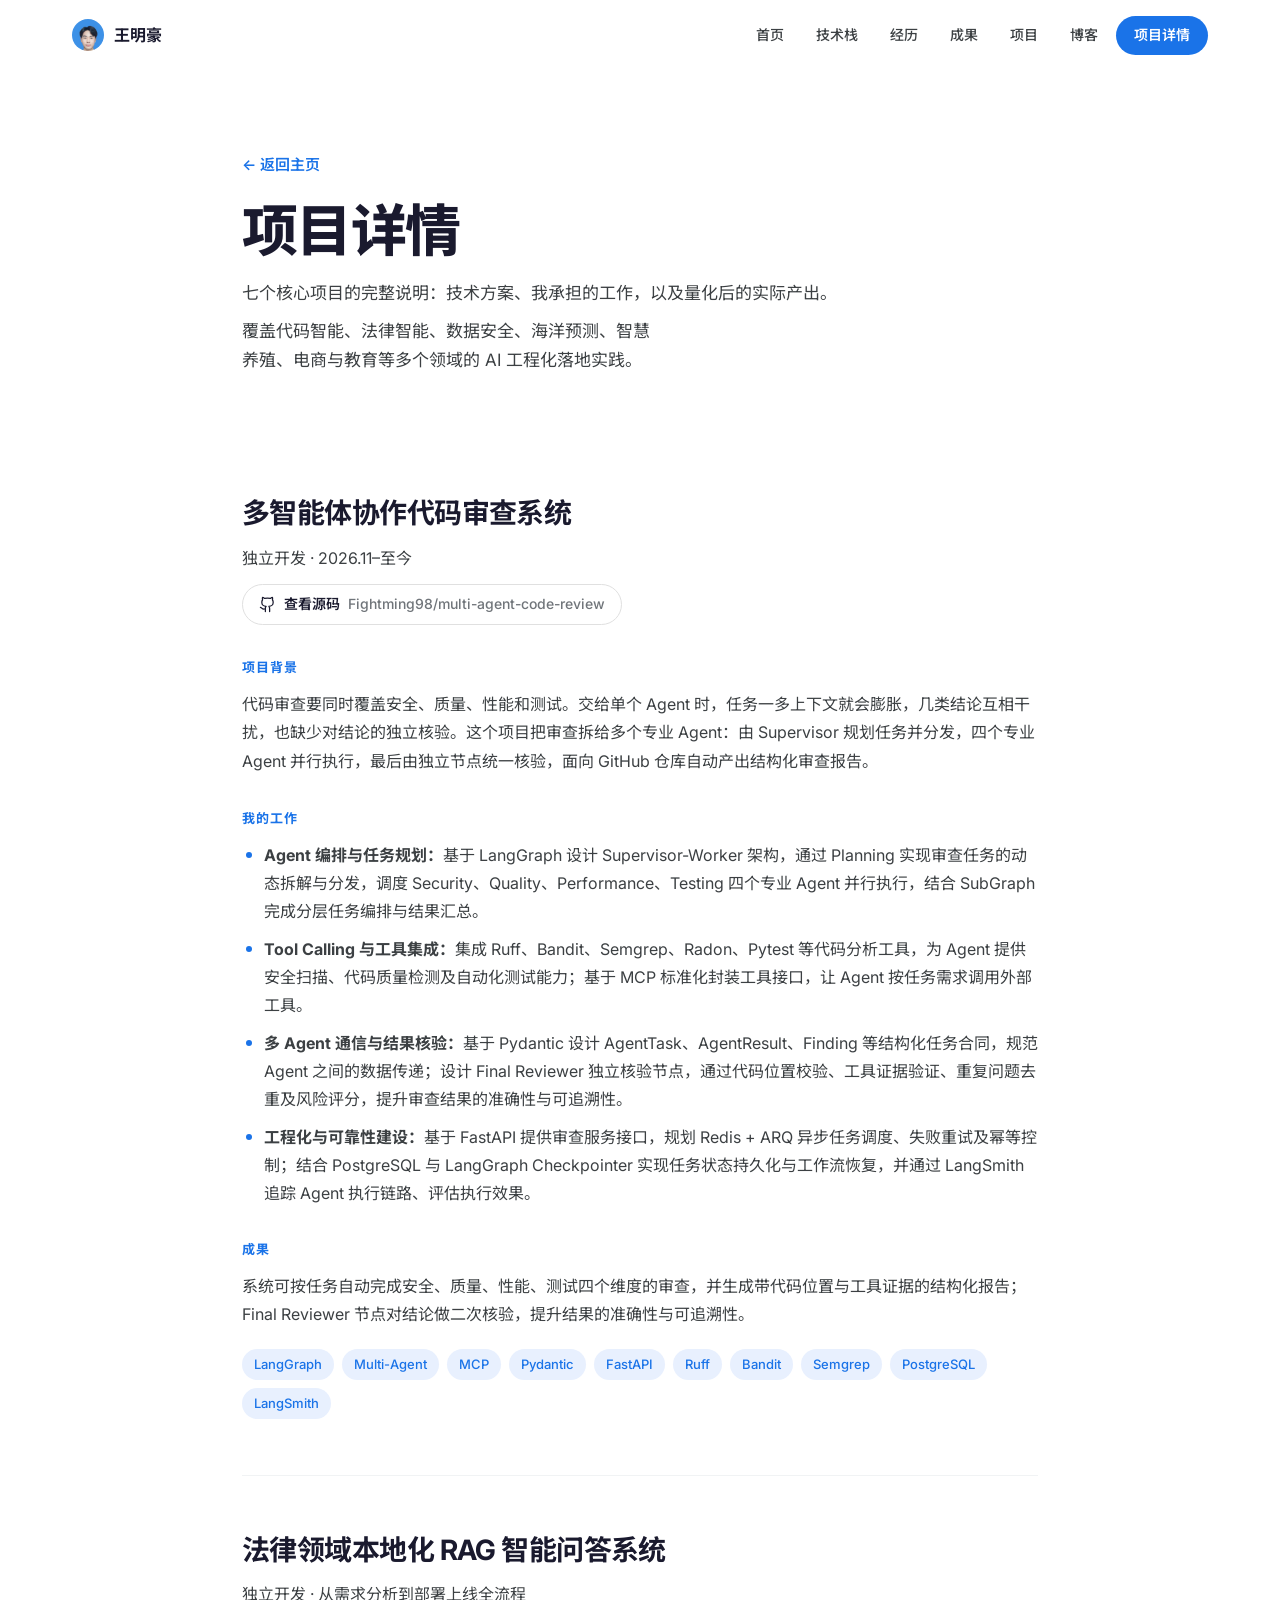
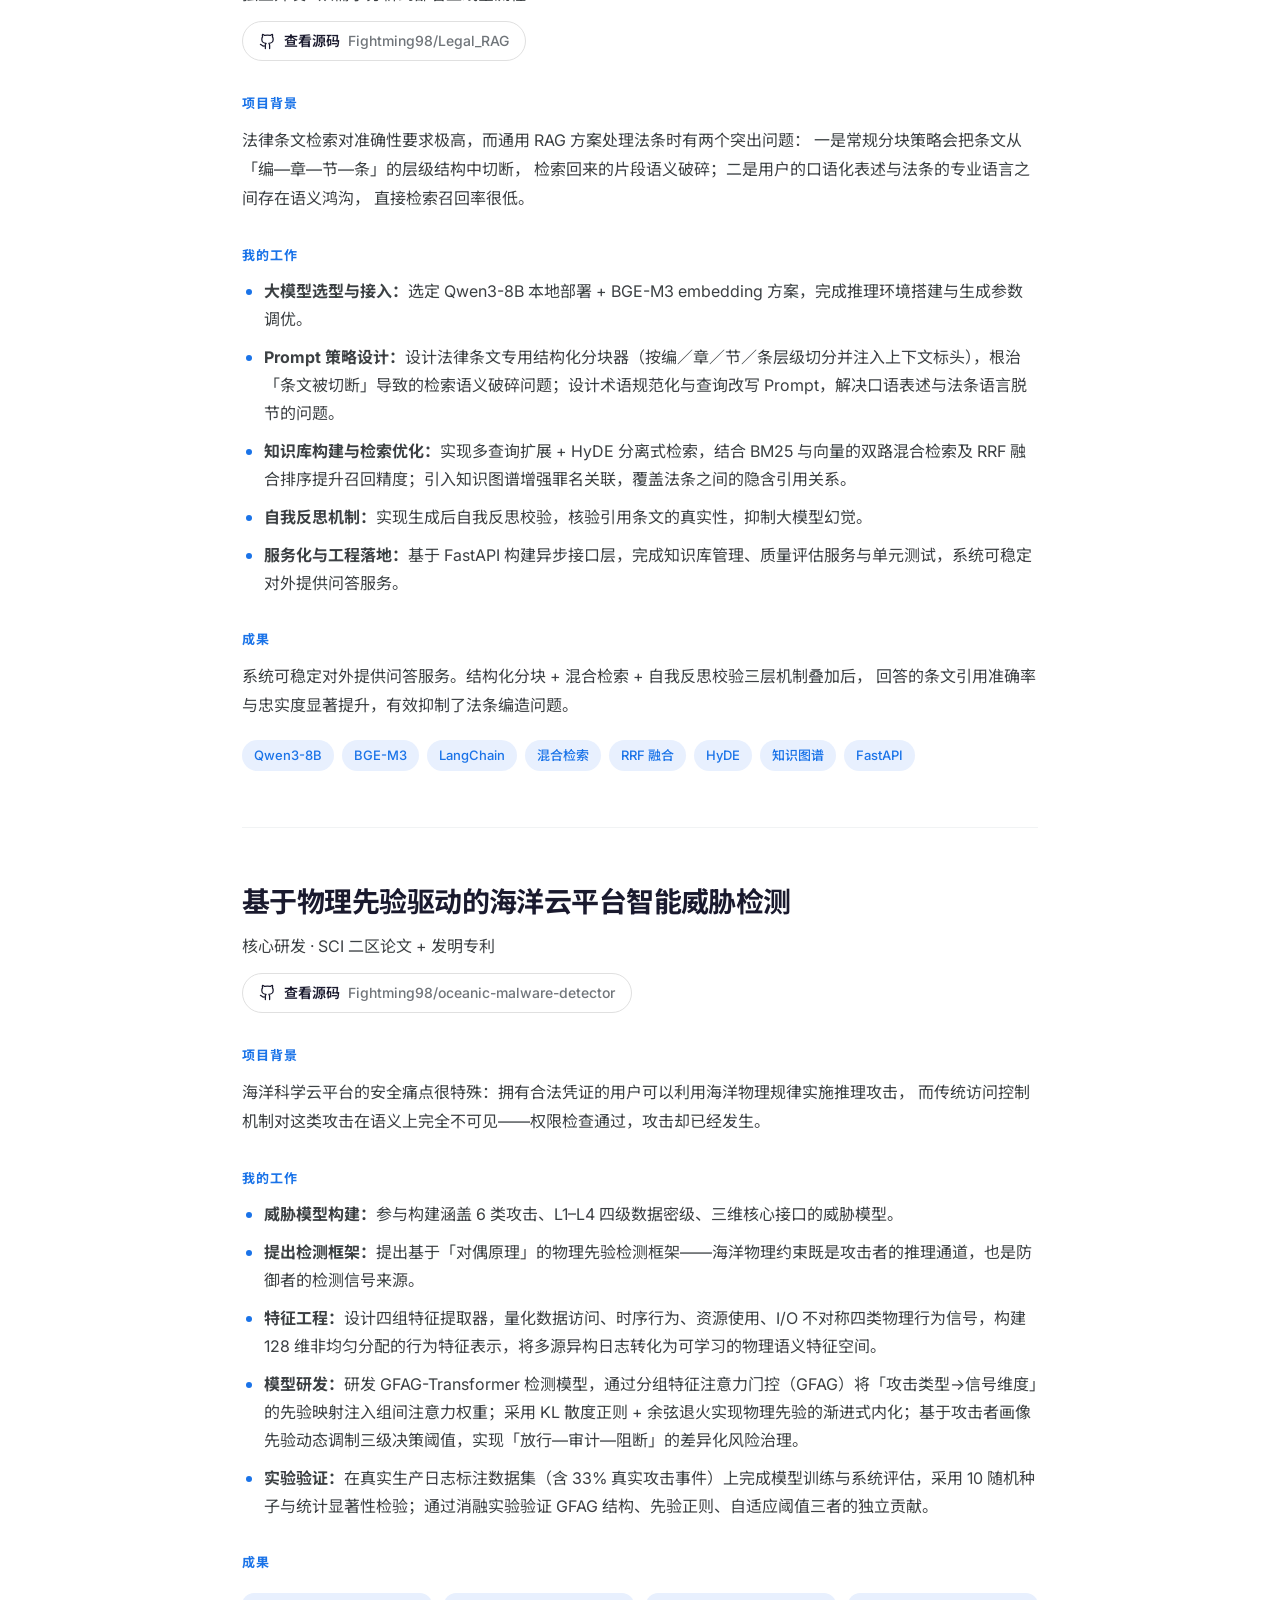
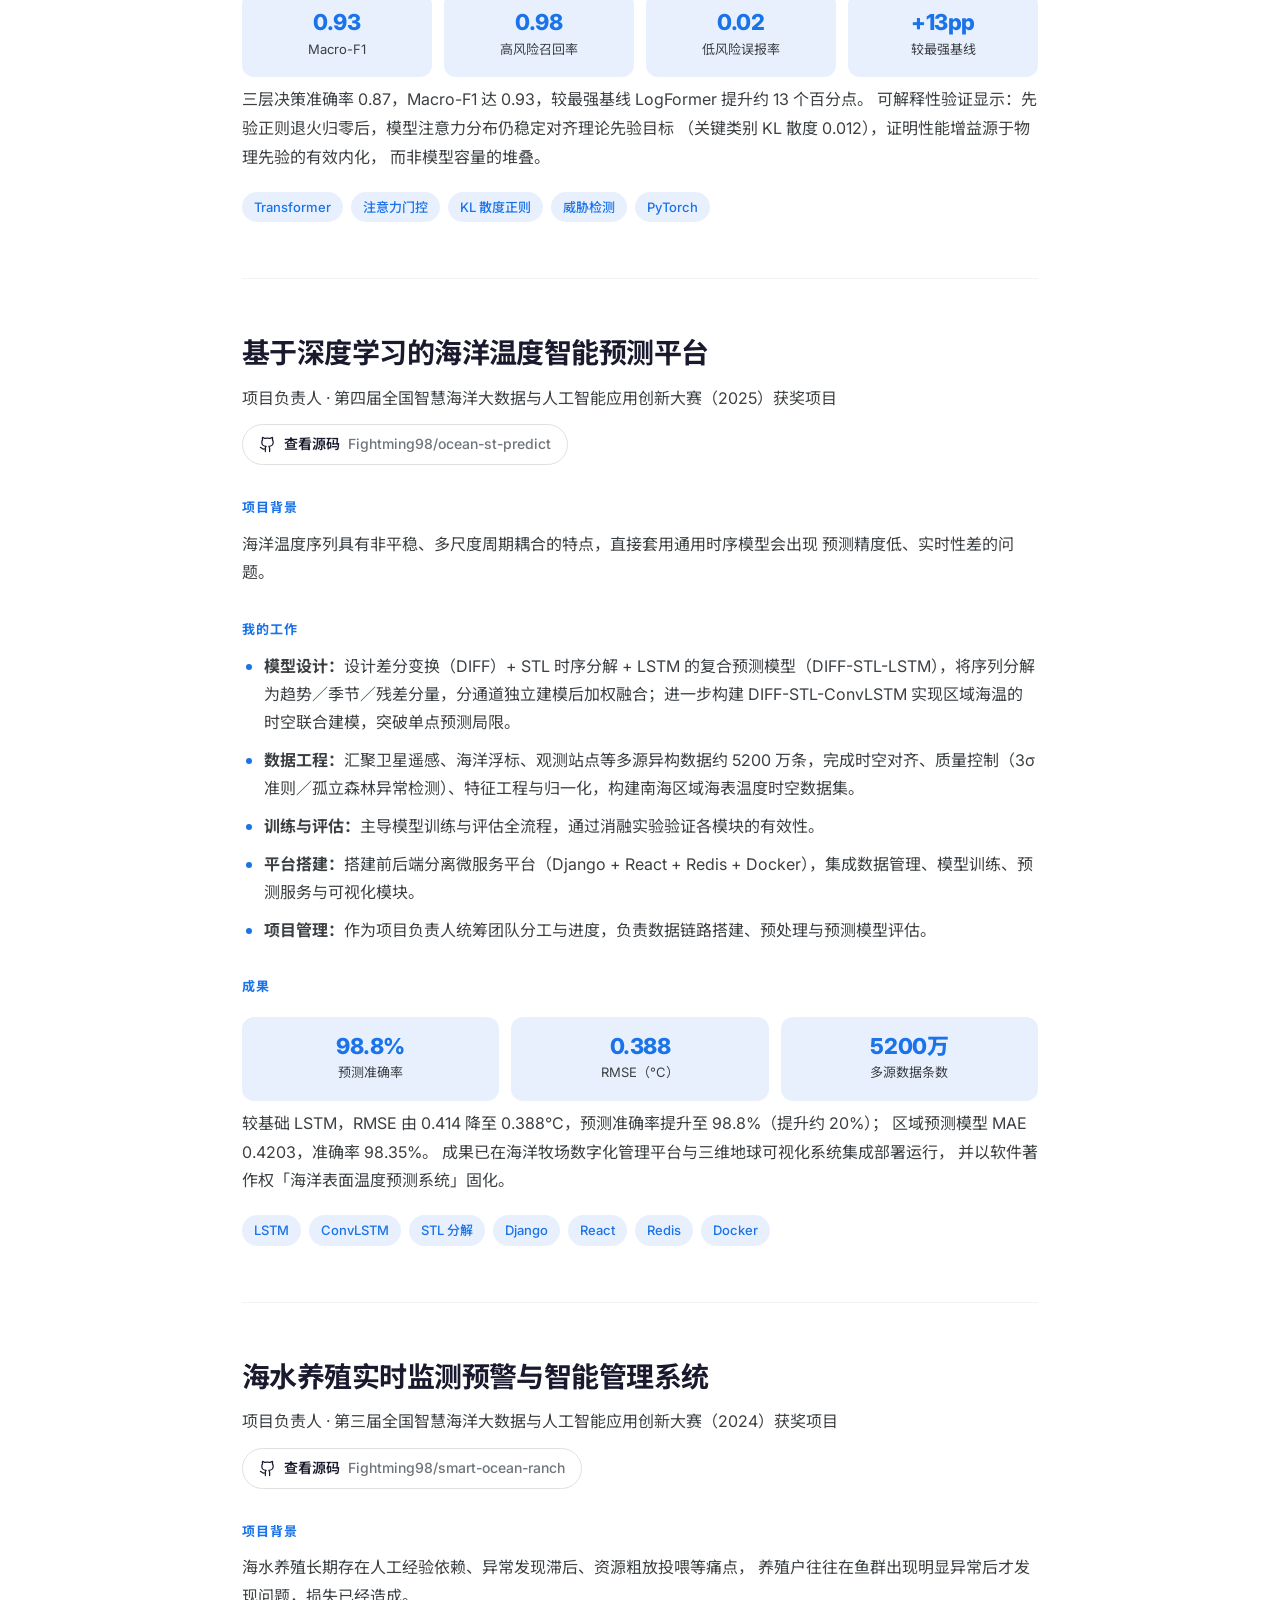
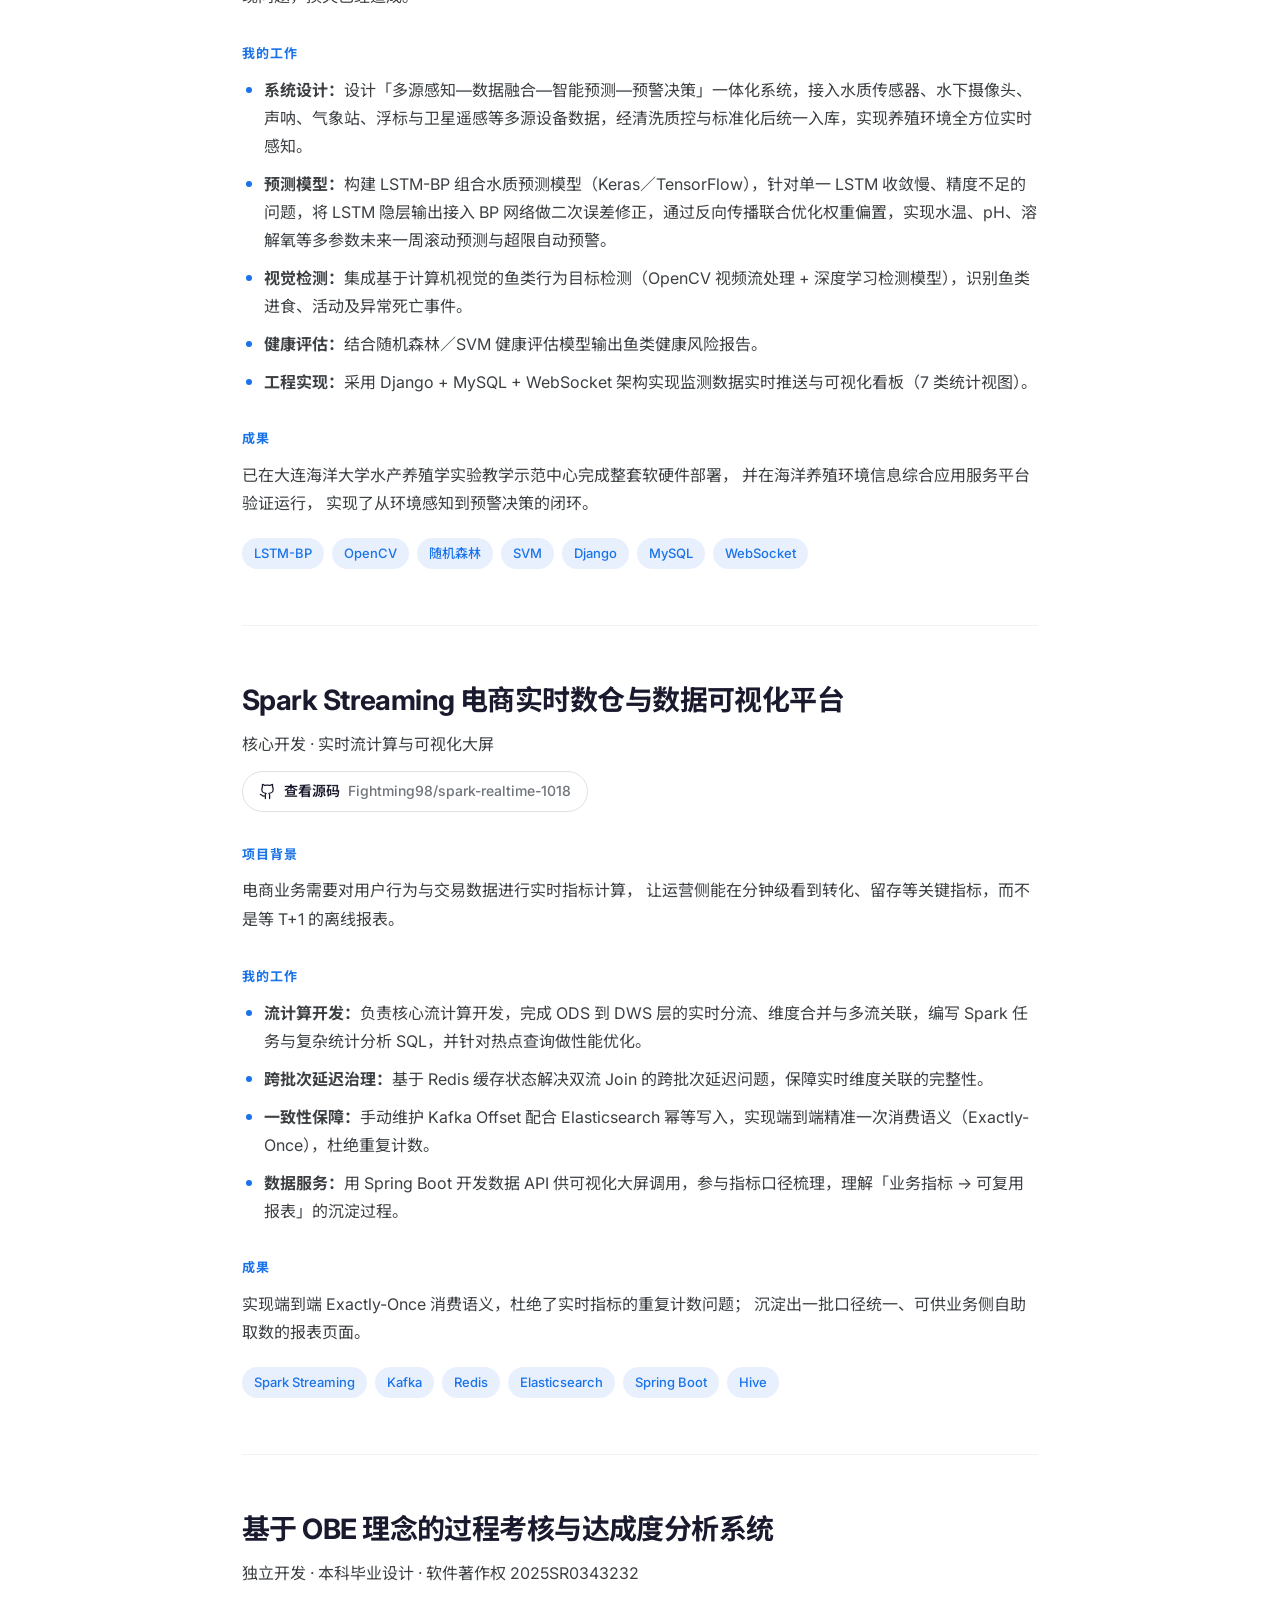
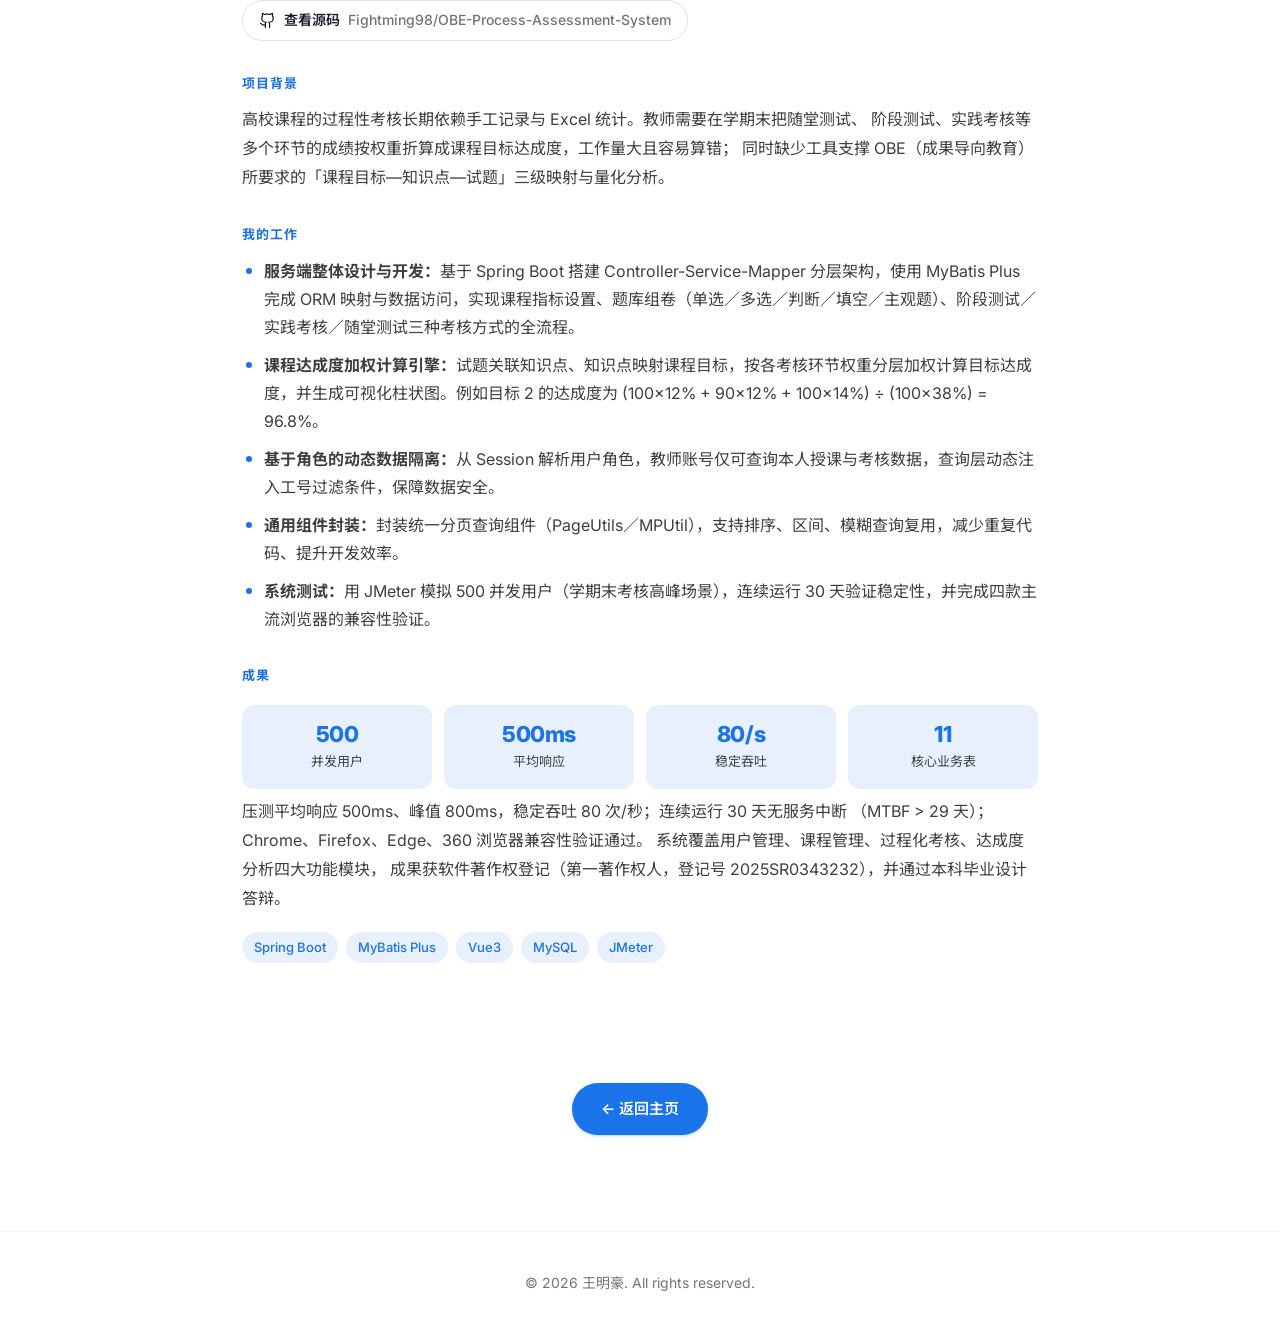
==== commit 467a974c: "项目页标题下加一句领域概览 在「七个核心项目的完整说明」后另起一段，概括七个项目覆盖的领域： 代码智能、法律智能、数据安全、海洋预测、智慧养殖、电商与教育。  Co-Authored-By: Clau" ====
--- a/projects.html
+++ b/projects.html
@@ -26,6 +26,12 @@
       letter-spacing: -.03em;
       margin-bottom: 16px;
     }
+
+    /* 副标题那句和上面贴在一行会挤成一块：.section-desc 全局没有 margin，
+       这里只在详情页页头补一点段距 */
+    /* 这句话正好卡在换行边缘，末行会剩「实践。」两个字孤零零吊着；
+       balance 让两行分匀，不支持的浏览器退回普通换行，不影响可读性 */
+    .detail-hero .section-desc + .section-desc { margin-top: 10px; text-wrap: balance; }
 
     .back-link {
       display: inline-flex;
@@ -238,6 +244,9 @@
       <p class="section-desc">
         七个核心项目的完整说明：技术方案、我承担的工作，以及量化后的实际产出。
       </p>
+      <p class="section-desc">
+        覆盖代码智能、法律智能、数据安全、海洋预测、智慧养殖、电商与教育等多个领域的 AI 工程化落地实践。
+      </p>
     </div>
   </header>
 
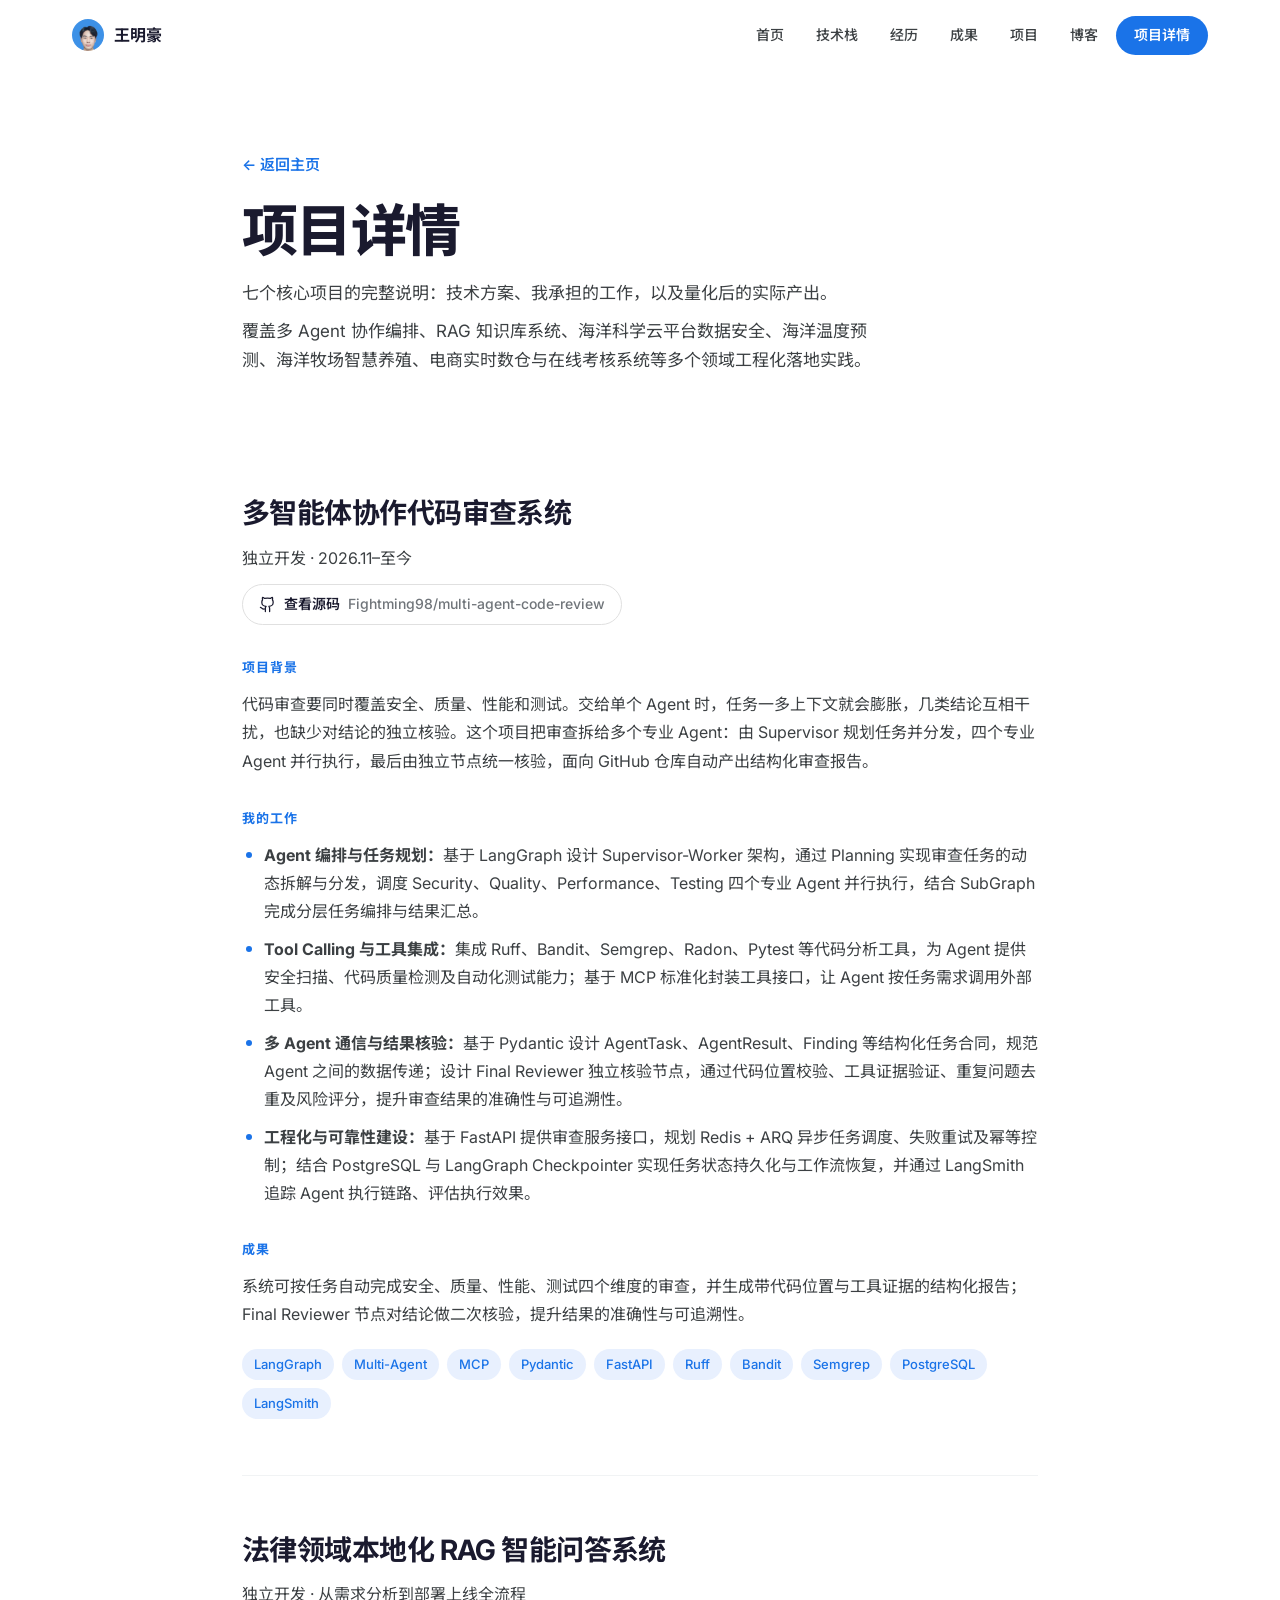
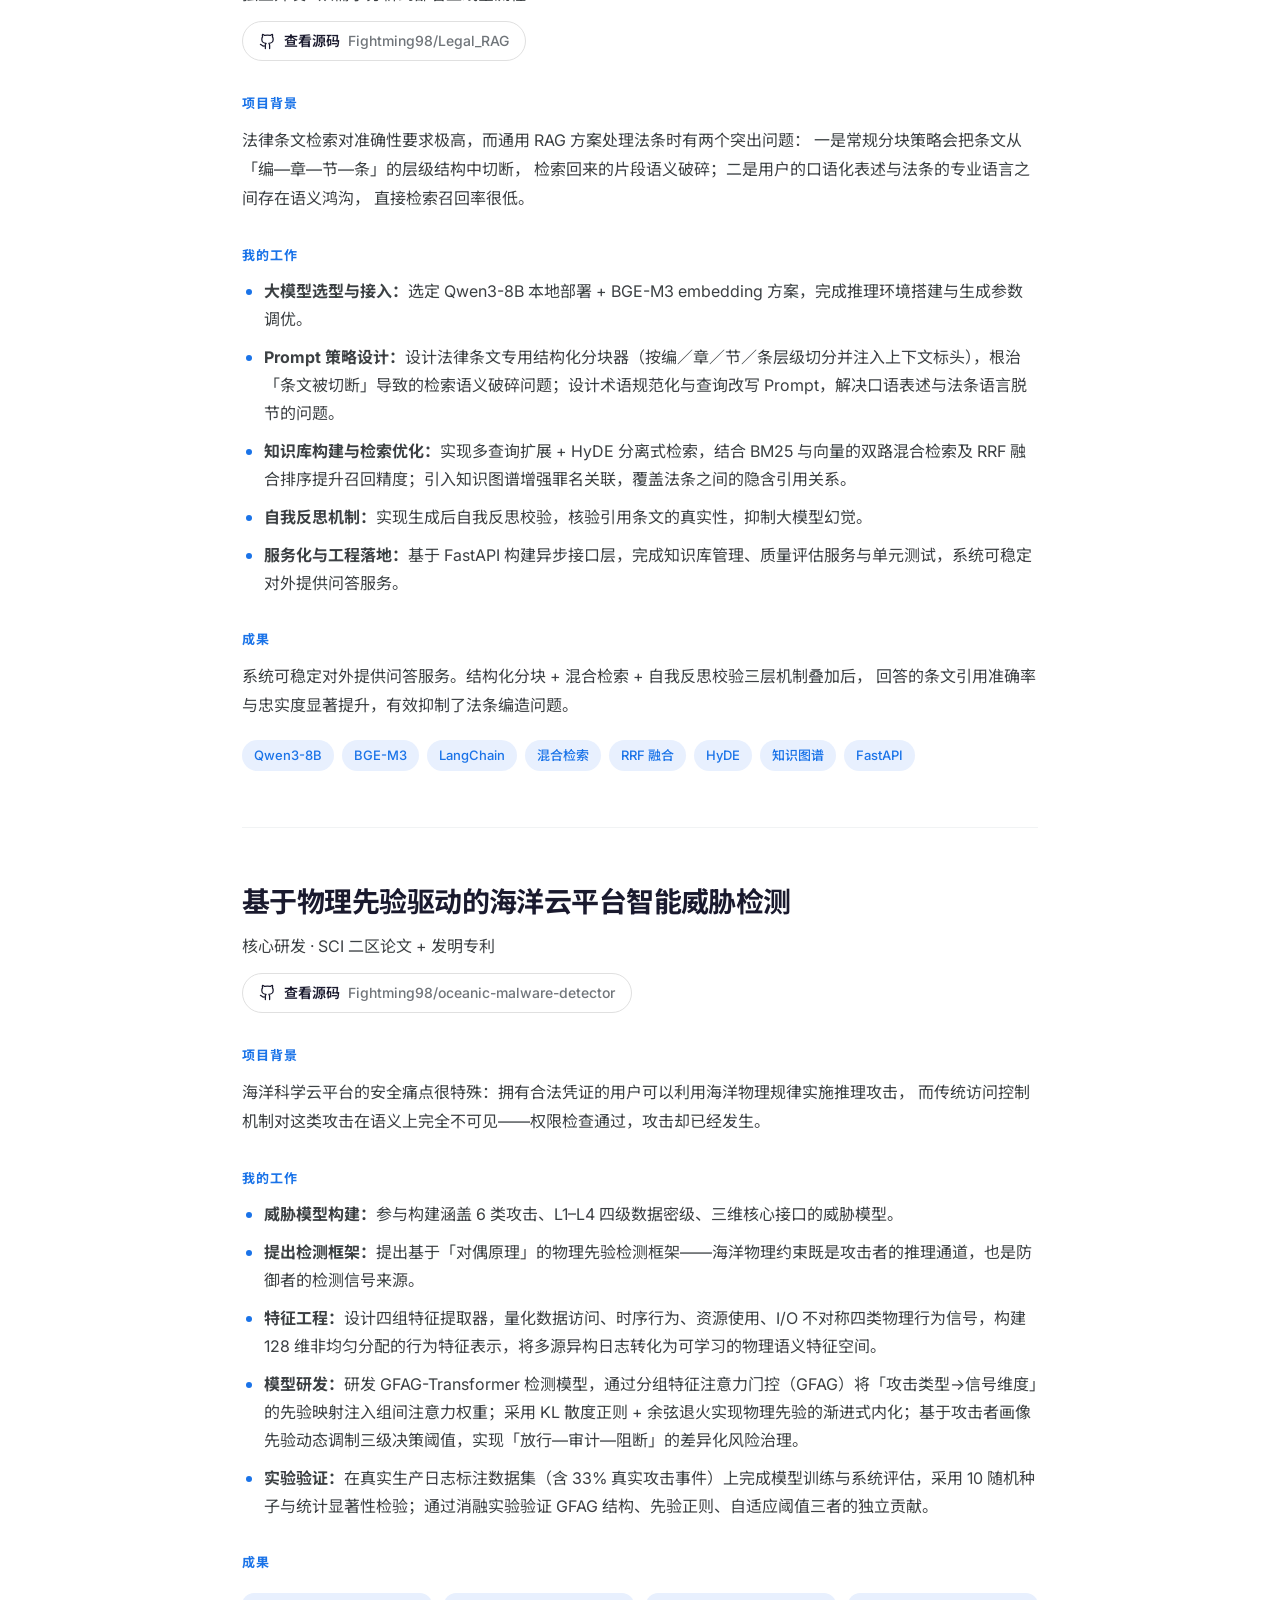
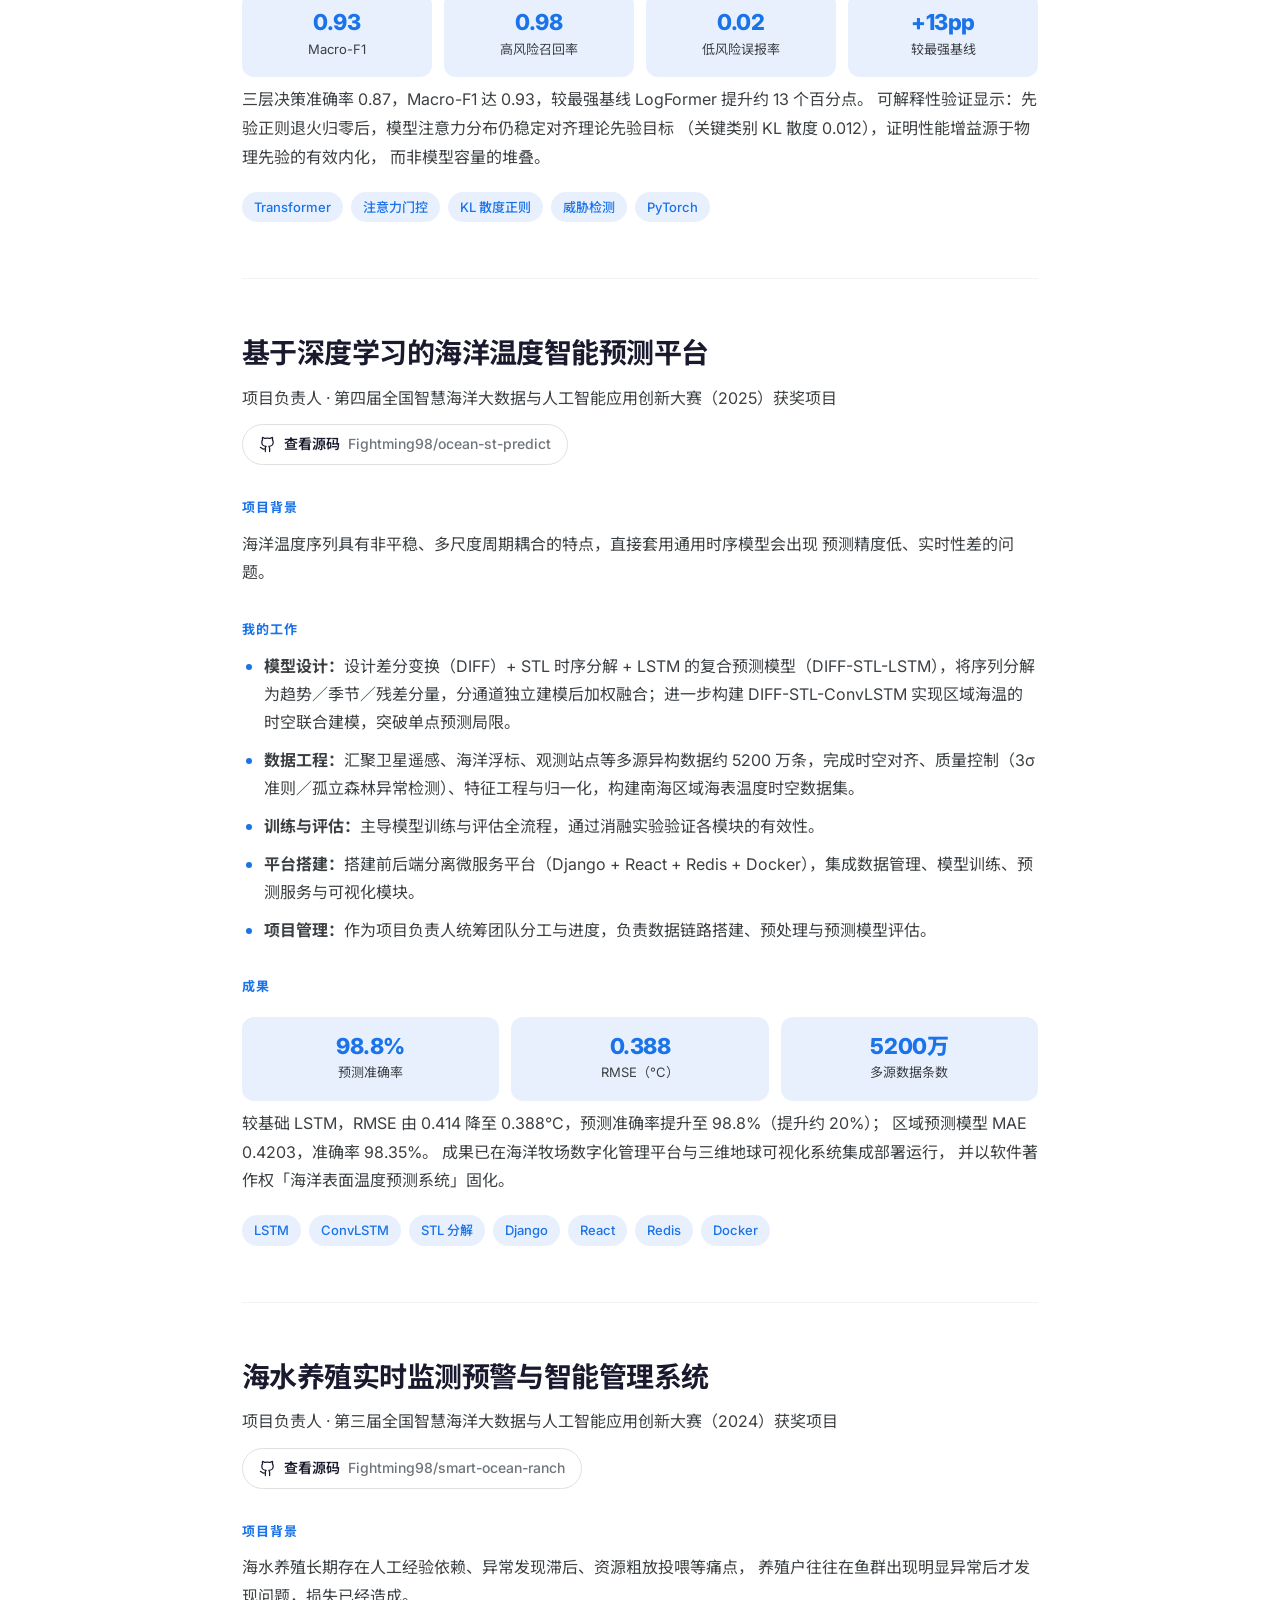
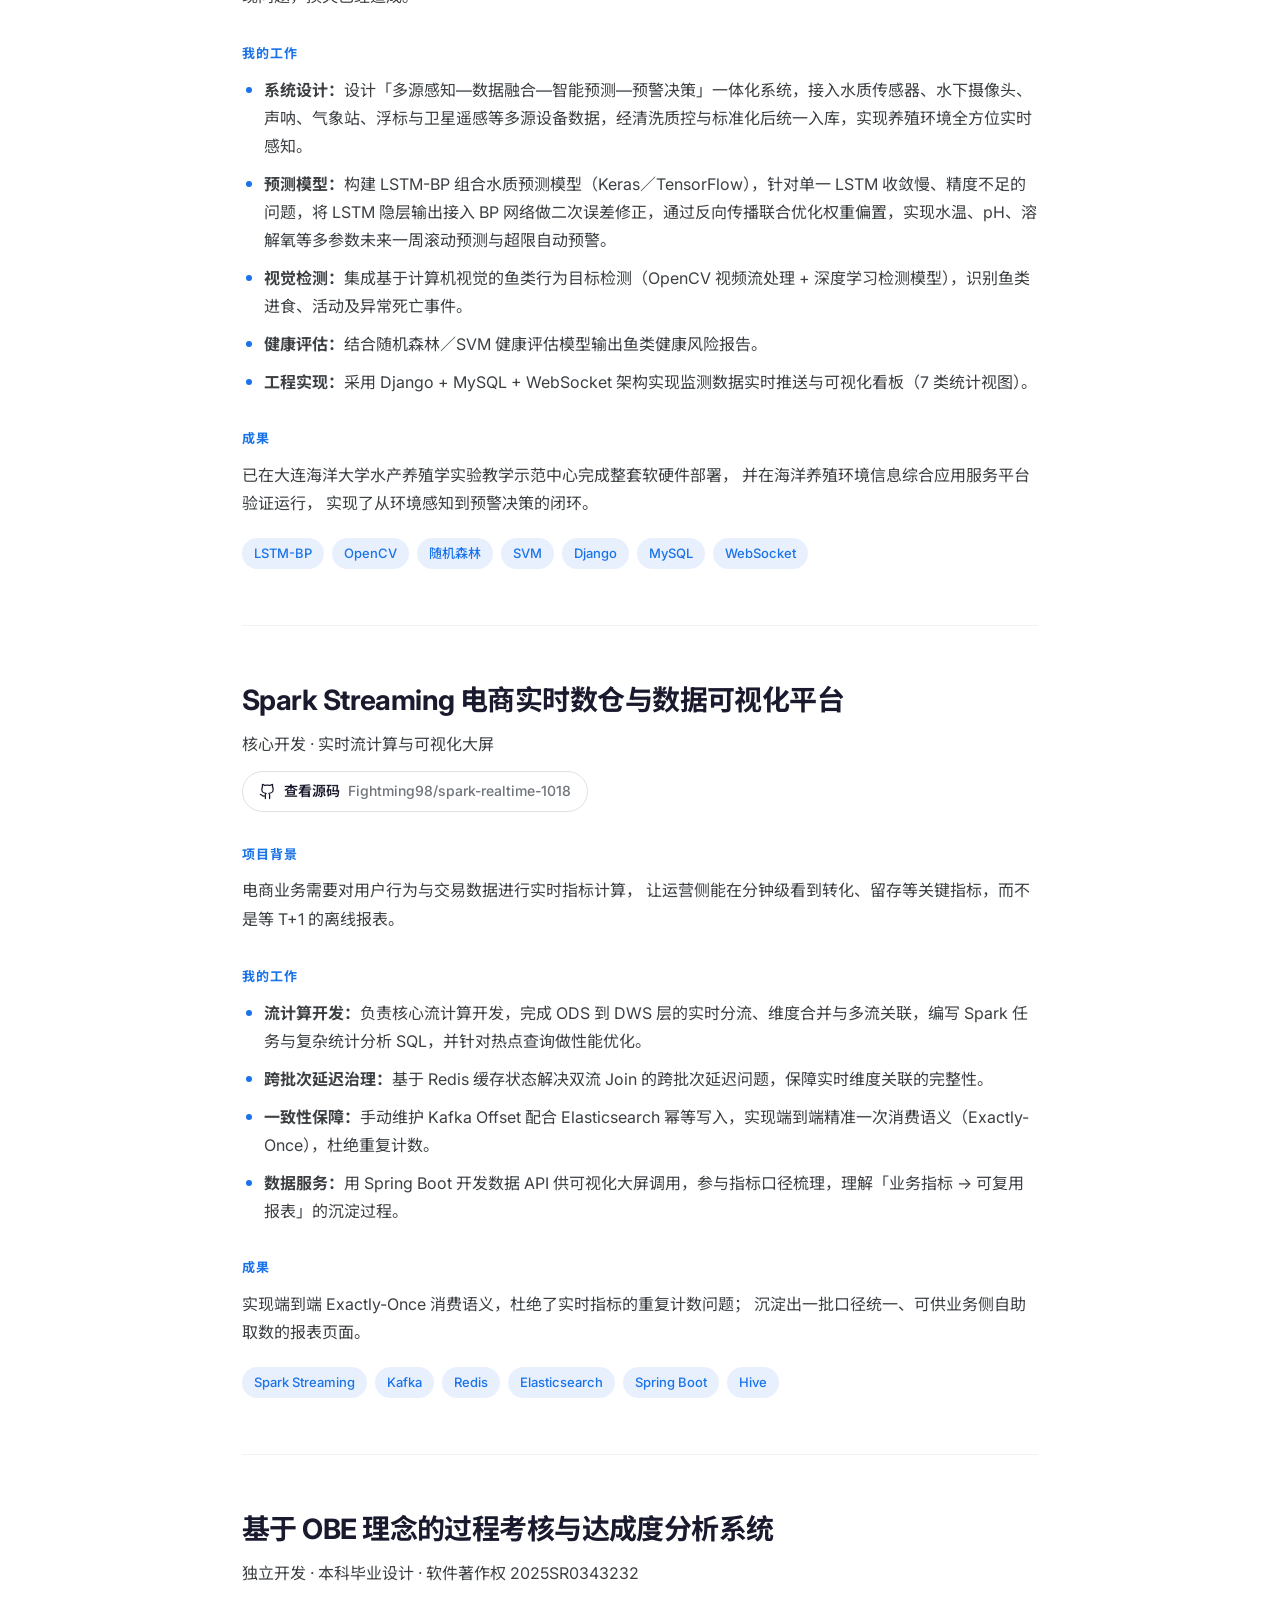
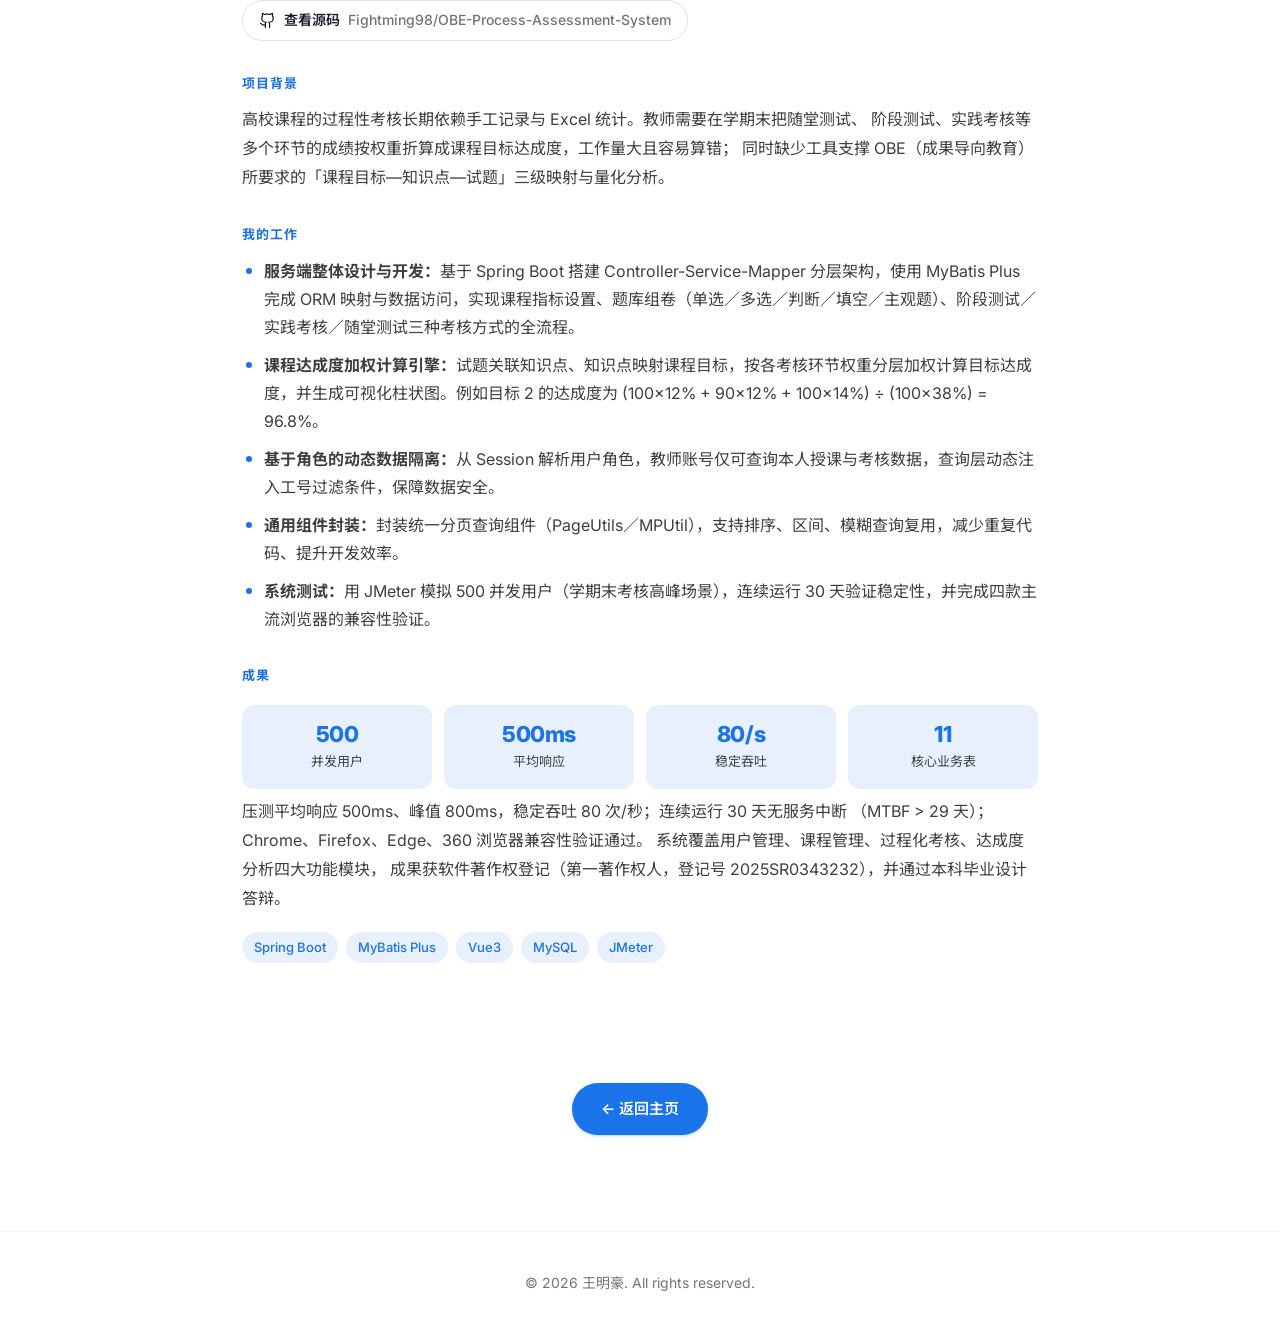
==== commit 61741088: "首屏右栏教育卡片下移，与个人介绍文字顶对齐 把 .about-split 从「一行两栏」改成「两行网格」：第一行放姓名和意向 岗位（只占左栏，右上留空），第二行左边是照片+自我介绍、右边是两张 学历卡" ====
--- a/projects.html
+++ b/projects.html
@@ -245,7 +245,7 @@
         七个核心项目的完整说明：技术方案、我承担的工作，以及量化后的实际产出。
       </p>
       <p class="section-desc">
-        覆盖代码智能、法律智能、数据安全、海洋预测、智慧养殖、电商与教育等多个领域的 AI 工程化落地实践。
+        覆盖多 Agent 协作编排、RAG 知识库系统、海洋科学云平台数据安全、海洋温度预测、海洋牧场智慧养殖、电商实时数仓与在线考核系统等多个领域工程化落地实践。
       </p>
     </div>
   </header>
--- a/css/style.css
+++ b/css/style.css
@@ -439,13 +439,25 @@
   padding: 152px 0 100px;      /* 上面留出导航栏的高度 */
 }
 
-/* 左右两栏：左边自适应，右边固定 400px */
+/* 两行网格：第一行是姓名 + 意向岗位，第二行才是左栏正文和右栏卡片。
+   这样卡片顶部跟左边的个人介绍文字平齐，不会顶到姓名那一行去。
+   （早先是一行两栏，右栏跟姓名同顶；想要卡片下移只能写死 margin-top，
+   而标题字号是 clamp() 随视口变的，写多少都不稳，所以改成两行） */
 .about-split {
   display: grid;
   grid-template-columns: 1fr 400px;
-  gap: 64px;
+  /* 第一行只占左栏（右边留空）：让 .hero-role 的三列网格还是原来的宽度，
+     电话和邮箱不会跑到页面最右边去 */
+  grid-template-areas:
+    "intro ."
+    "main  edu";
+  gap: 0 64px;             /* 行间距交给各自的 margin-bottom，这里只管列间距 */
   align-items: start;
 }
+
+.hero-intro { grid-area: intro; }
+.hero-main  { grid-area: main; }
+.hero-right { grid-area: edu; }
 
 .hero-title {
   font-size: clamp(2.5rem, 6vw, 4.5rem);
@@ -513,6 +525,28 @@
   line-height: 1.8;
   color: var(--c-text-2);
 }
+
+/* 「特长」的三条：原来是一整段 13 行，扫读找不到落点，拆成带序号的一条一行。
+   .hero-bio 里的 p 不带 margin，所以段距得自己补 */
+.hero-bio .bio-label { margin-top: 10px; }
+
+.bio-list {
+  margin: 6px 0 0;
+  /* 1.5em 刚好够「1.」加一个空格：换行时第二行的正文和第一行正文对齐，
+     不会缩到序号底下。浏览器默认的 40px 在窄栏里太宽 */
+  padding-left: 1.5em;
+}
+
+.bio-list li {
+  font-size: 1rem;
+  line-height: 1.8;
+  color: var(--c-text-2);
+}
+
+/* 序号比正文淡一点，不跟内容抢眼 */
+.bio-list li::marker { color: var(--c-text-3); }
+
+.bio-list li + li { margin-top: 6px; }
 
 .hero-actions { display: flex; gap: 12px; flex-wrap: wrap; }
 
@@ -1568,8 +1602,14 @@
 @media (max-width: 1024px) {
   .about-split {
     grid-template-columns: 1fr;   /* 首屏改成上下排列 */
-    gap: 48px;
+    grid-template-areas:
+      "intro"
+      "main"
+      "edu";
+    gap: 0;
   }
+  /* 上下排列时 grid 没有列间距了，卡片和上面正文之间这 48px 得自己补 */
+  .hero-right { margin-top: 48px; }
   .section { padding: 96px 0; }
   .hero { padding: 136px 0 80px; }
 }
